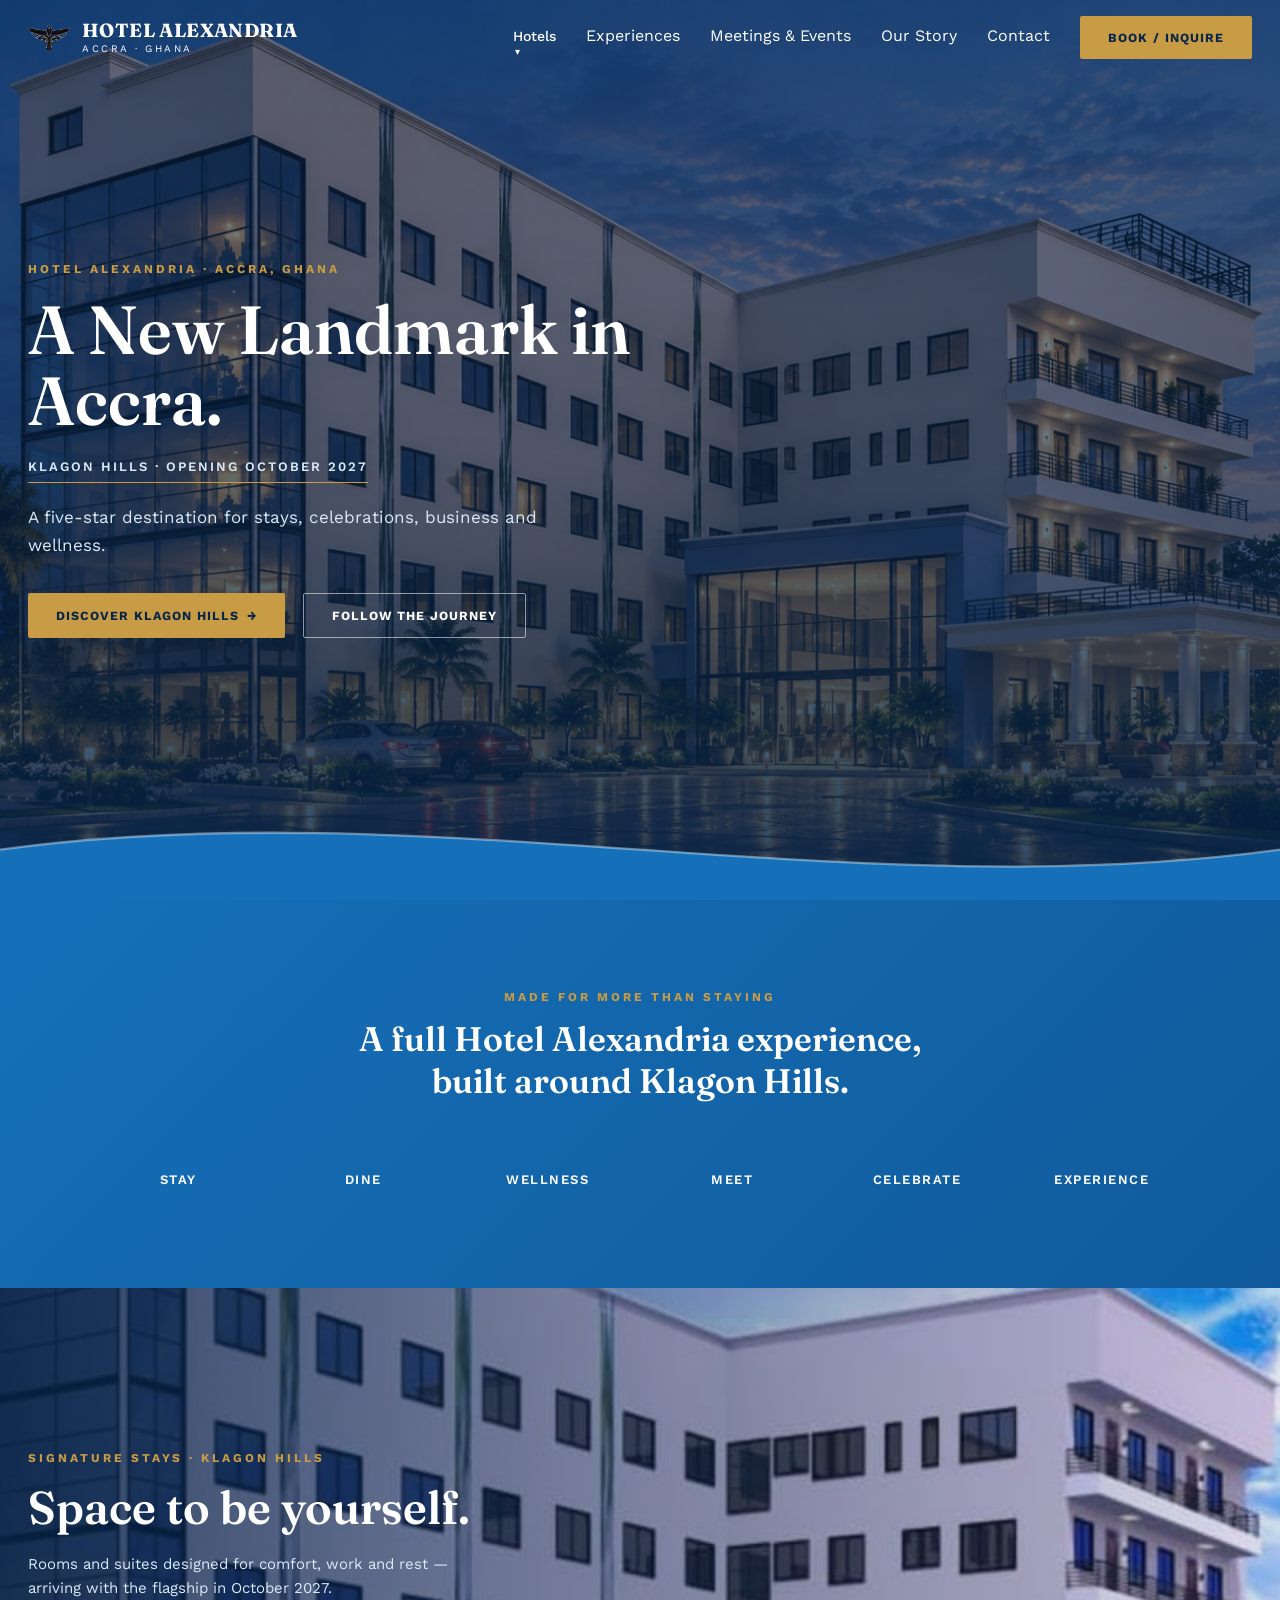
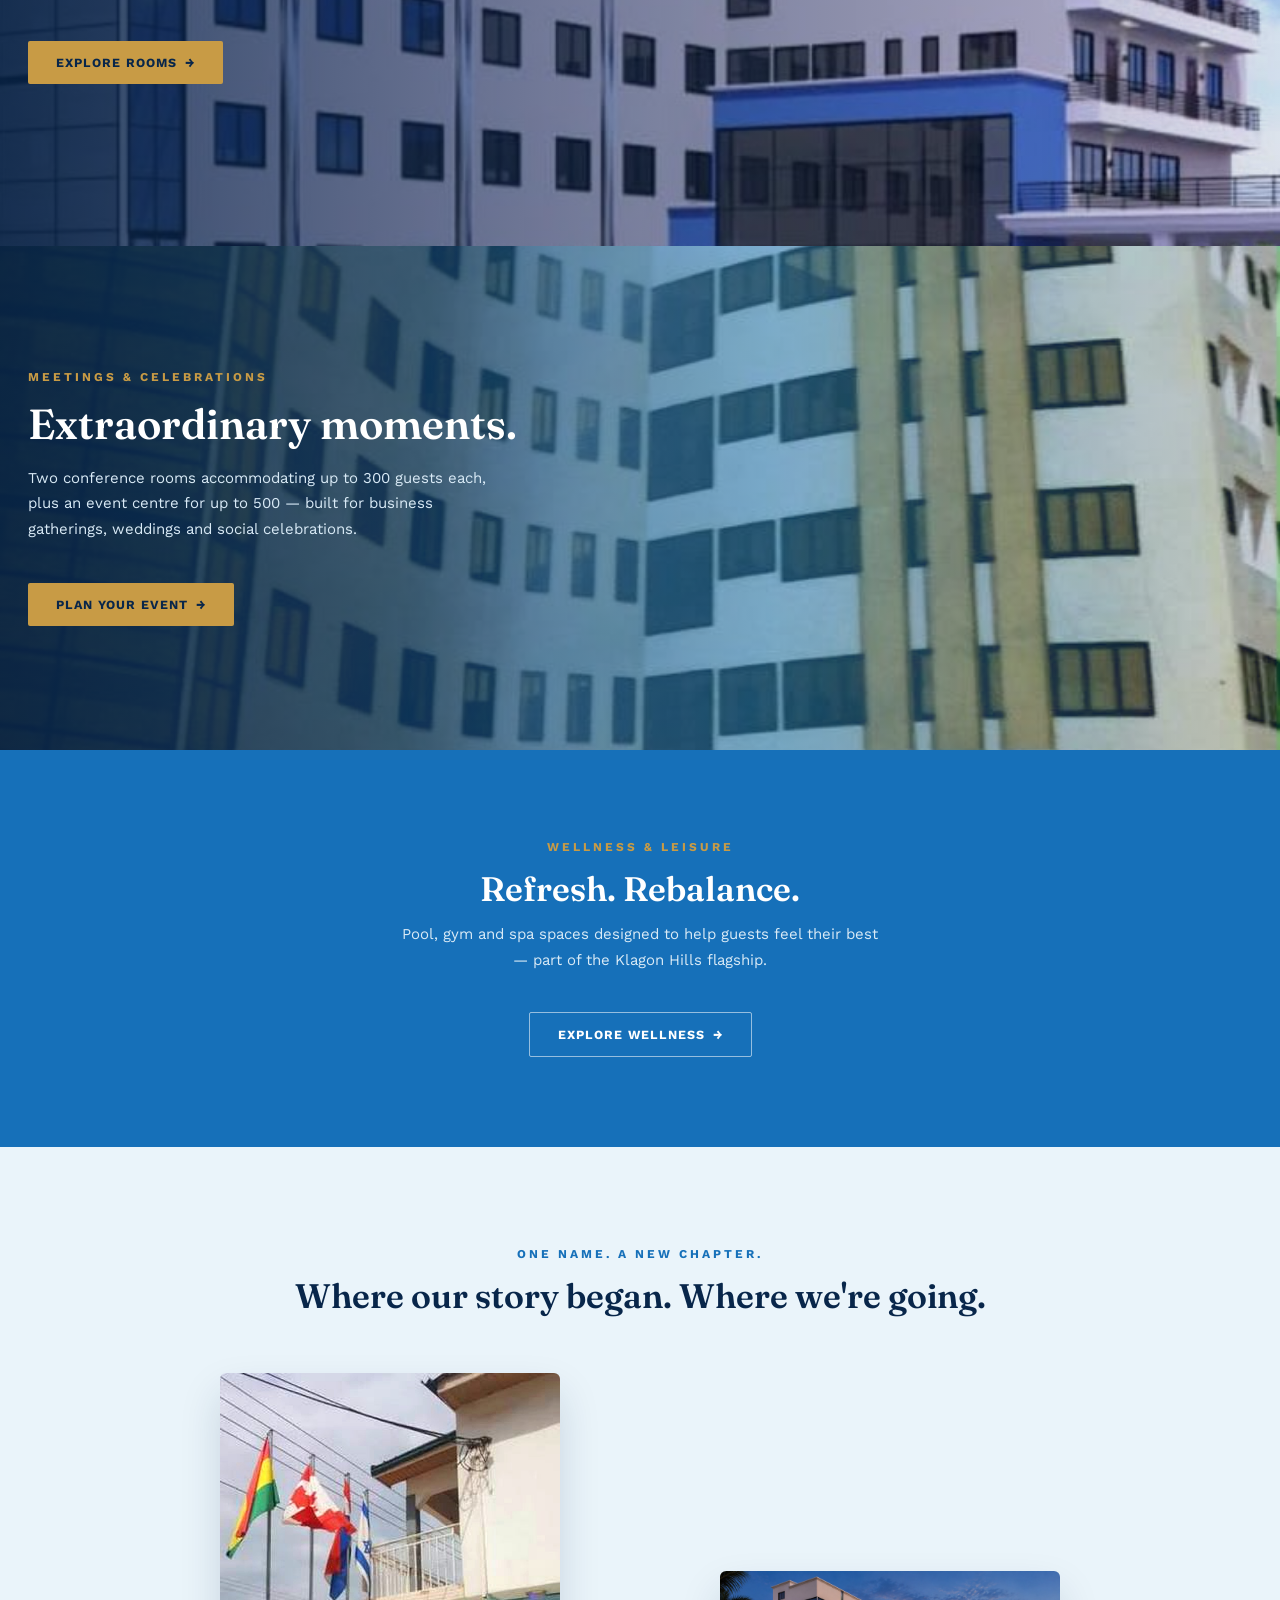
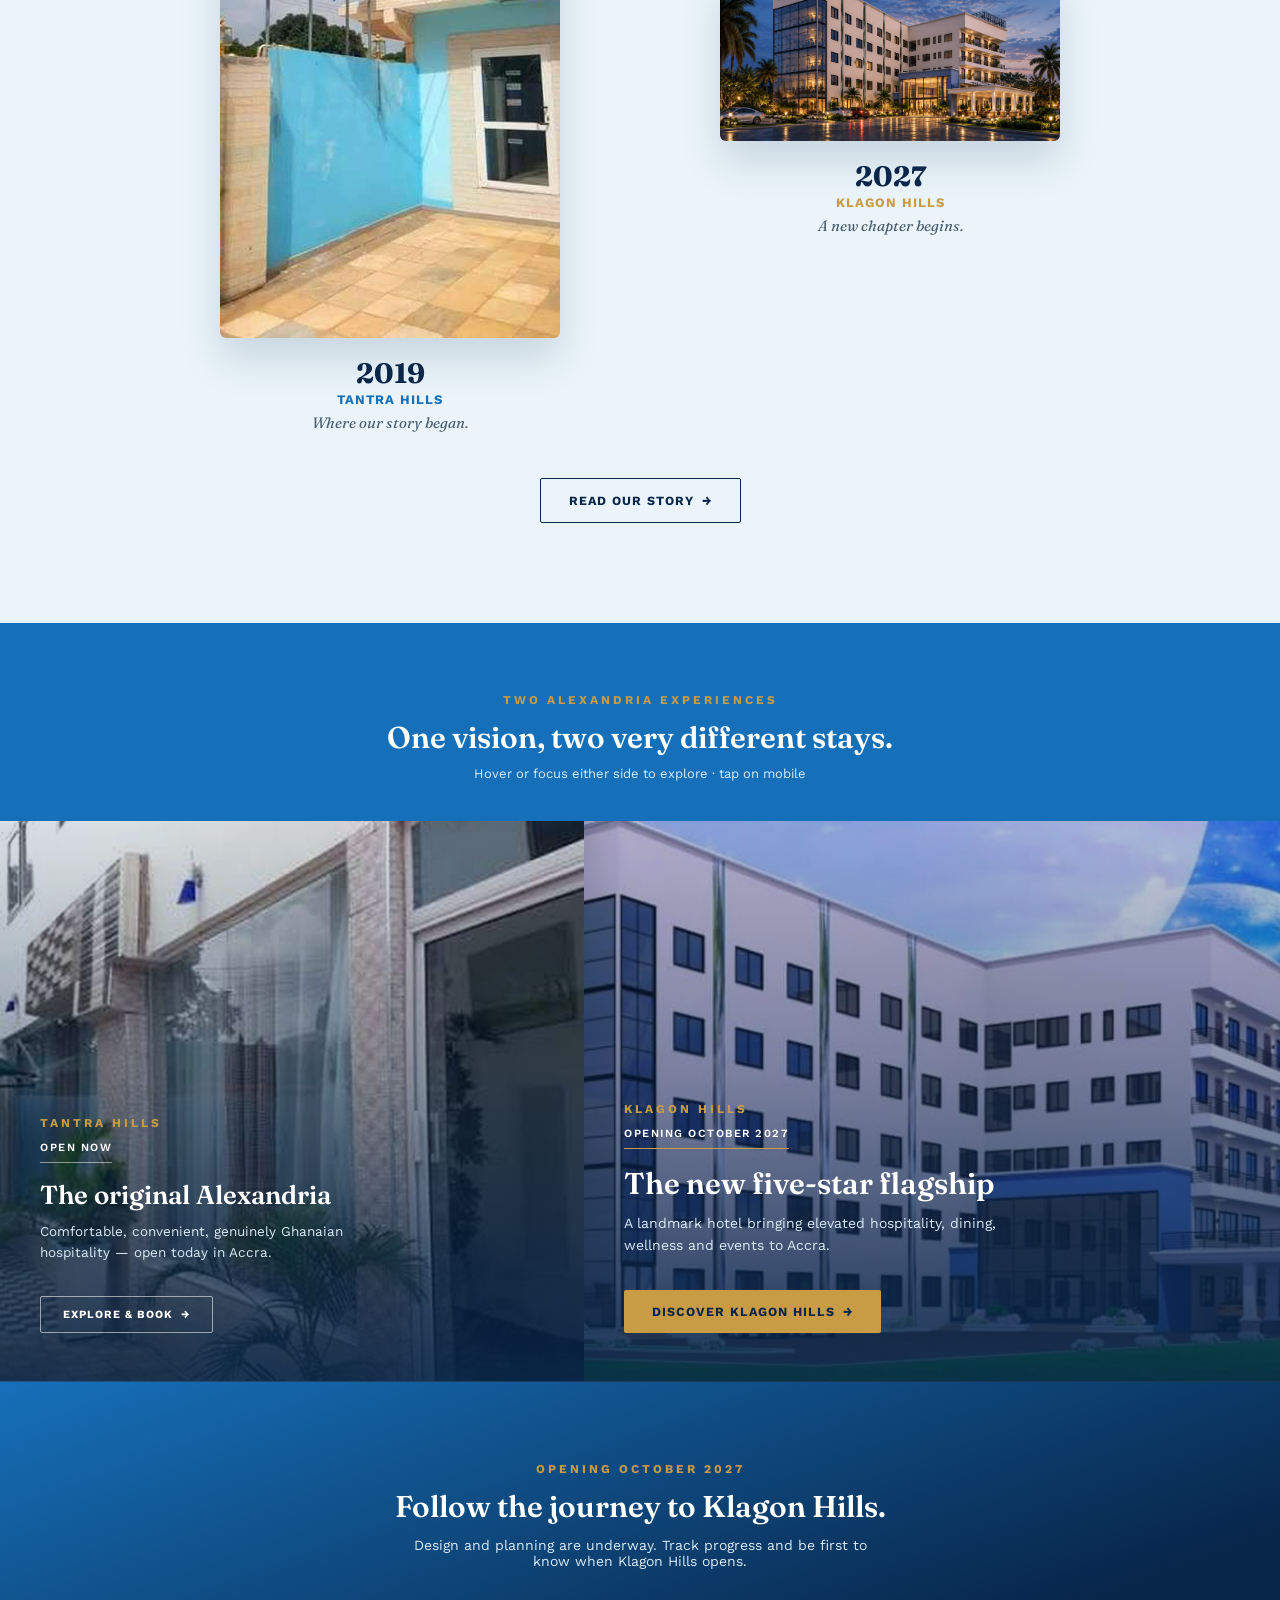
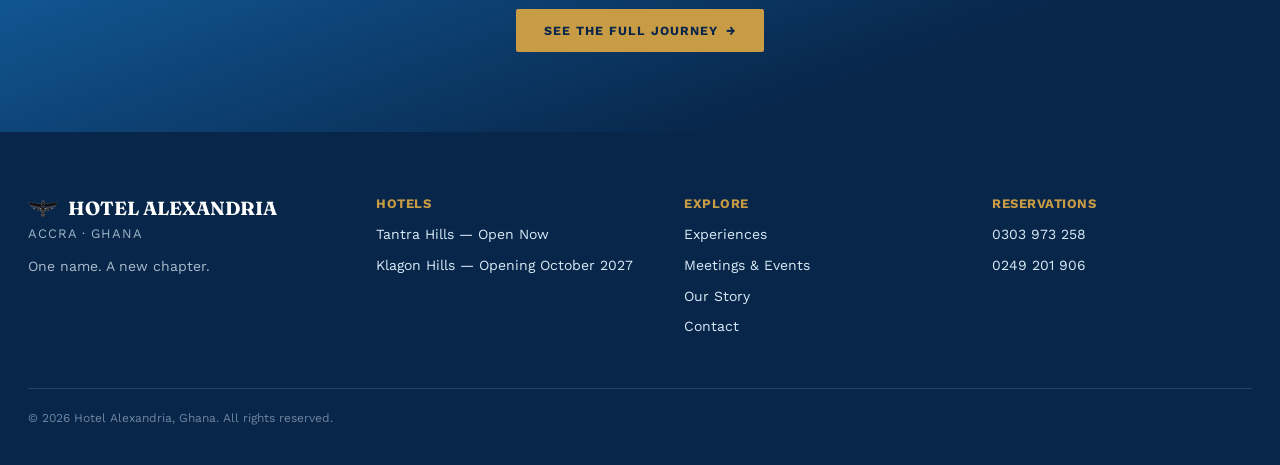
==== index.html @ 557674ac "Add wave divider between homepage hero and the blue section below Adds a soft SVG wave edge (Alexand" ====
<!doctype html>
<html lang="en">
<head>
<meta charset="utf-8">
<meta name="viewport" content="width=device-width, initial-scale=1">
<title>Hotel Alexandria — A New Landmark in Accra</title>
<link rel="stylesheet" href="css/style.css">
</head>
<body>
<div style="width: 100%; background: #1670B9; overflow-x: hidden;">

<header id="site-header" class="nav-scrolls transparent-nav">
  <div class="nav-inner">
    <a href="index.html" style="display: flex; align-items: center; gap: 12px;">
      <img src="images/logo-icon.png" alt="Hotel Alexandria mark" style="width: 42px; height: auto; display: block;">
      <div style="display: flex; flex-direction: column; line-height: 1; gap: 4px;">
        <span class="brand-name">HOTEL ALEXANDRIA</span>
        <span class="brand-sub">ACCRA &middot; GHANA</span>
      </div>
    </a>
    <nav class="desktop-nav">

      <details class="hotels-menu">
        <summary class="nav-link">Hotels</summary>
        <div class="mega-panel">
          <div class="mega-panel-head">OUR HOTELS</div>
          <div class="mega-panel-sub">Two unique experiences. One Alexandria.</div>
          <div class="mega-cards">
            <a class="mega-card klagon-card lift img-zoom" href="klagon-hills.html">
              <img src="images/klagon-photoreal.jpg" alt="Klagon Hills, evening concept view">
              <div class="scrim"></div>
              <div class="mega-card-body">
                <div style="font-size: 11px; letter-spacing: 1.5px; color: #C89B45; font-weight: 700;">KLAGON HILLS</div>
                <div style="font-size: 15px; font-weight: 600; margin-top: 4px; line-height: 1.4;">Our new five-star flagship.<br>Opening October 2027.</div>
                <div style="font-size: 12px; margin-top: 8px; text-decoration: underline;">Discover Klagon Hills &#8594;</div>
              </div>
            </a>
            <a class="mega-card lift img-zoom" href="tantra-hills.html">
              <img src="images/exterior_flags.jpg" alt="Tantra Hills exterior">
              <div class="scrim"></div>
              <div class="mega-card-body">
                <div style="font-size: 11px; letter-spacing: 1.5px; color: #C89B45; font-weight: 700;">TANTRA HILLS</div>
                <div style="font-size: 15px; font-weight: 600; margin-top: 4px; line-height: 1.4;">The original Alexandria.<br>Open now.</div>
                <div style="font-size: 12px; margin-top: 8px; text-decoration: underline;">Explore &amp; Book &#8594;</div>
              </div>
            </a>
          </div>
        </div>
      </details>
      <a class="nav-link" href="index.html#experiences">Experiences</a>
      <a class="nav-link" href="klagon-hills.html#meetings">Meetings &amp; Events</a>
      <a class="nav-link" href="our-story.html">Our Story</a>
      <a class="nav-link" href="contact.html">Contact</a>
      <a class="btn btn-gold" href="#" onclick="toggleDrawer(); return false;">Book / Inquire</a>
    </nav>
    <button class="hamburger" onclick="toggleMobileNav()" aria-label="Open menu">
      <span></span><span></span><span></span>
    </button>
  </div>


    <div id="booking-drawer" class="drawer-panel" style="width: 100%;">
      <div style="max-width: 640px; margin: 0 auto; padding: 28px 24px 34px;">
        <div style="display: flex; justify-content: space-between; align-items: center; margin-bottom: 18px;">
          <h3 style="font-size: 19px; color: #08264A; font-weight: 600;">Book Hotel Alexandria — Tantra Hills</h3>
          <a href="#" onclick="toggleDrawer(); return false;" style="cursor: pointer; font-size: 20px; color: #4A5D6E; line-height: 1;">&times;</a>
        </div>
        <div style="display: flex; flex-wrap: wrap; gap: 14px;">
          <div style="flex: 1 1 150px;">
            <label style="font-size: 11px; letter-spacing: 0.5px; color: #4A5D6E; display: block; margin-bottom: 6px;">CHECK IN</label>
            <input type="date" style="width: 100%; box-sizing: border-box; padding: 10px; border: 1px solid #C7DCEC; border-radius: 4px; font-family: 'Work Sans', sans-serif; font-size: 13px;">
          </div>
          <div style="flex: 1 1 150px;">
            <label style="font-size: 11px; letter-spacing: 0.5px; color: #4A5D6E; display: block; margin-bottom: 6px;">CHECK OUT</label>
            <input type="date" style="width: 100%; box-sizing: border-box; padding: 10px; border: 1px solid #C7DCEC; border-radius: 4px; font-family: 'Work Sans', sans-serif; font-size: 13px;">
          </div>
          <div style="flex: 1 1 110px;">
            <label style="font-size: 11px; letter-spacing: 0.5px; color: #4A5D6E; display: block; margin-bottom: 6px;">GUESTS</label>
            <input type="number" min="1" value="2" style="width: 100%; box-sizing: border-box; padding: 10px; border: 1px solid #C7DCEC; border-radius: 4px; font-family: 'Work Sans', sans-serif; font-size: 13px;">
          </div>
        </div>
        <a class="btn btn-primary" href="tel:0303973258" style="display: flex; justify-content: center; margin-top: 18px; width: 100%;">Call to Check Availability</a>
        <div style="text-align: center; margin-top: 8px; font-size: 11px; color: #4A5D6E;">We don't yet take bookings online — this calls our reservations line directly.</div>
        <div style="text-align: center; margin-top: 18px; padding-top: 16px; border-top: 1px solid #C7DCEC; font-size: 13px; color: #4A5D6E;">
          Looking for Klagon Hills? Opening October 2027 —
          <a href="klagon-hills.html" style="color: #1670B9; font-weight: 600; border-bottom: 1px solid #1670B9;">Follow the journey</a>
        </div>
      </div>
    </div>
</header>

<div id="mobile-nav">
  <button id="mobile-close" onclick="toggleMobileNav()" aria-label="Close menu">&times;</button>
  <div style="clear: both; padding-top: 50px;">
    <div style="display: flex; align-items: center; gap: 10px; margin-bottom: 30px;">
      <img src="images/logo-icon.png" alt="Hotel Alexandria mark" style="width: 36px; height: auto; display: block;">
      <div>
        <div style="font-family: 'Fraunces', serif; font-size: 17px; font-weight: 700;">HOTEL ALEXANDRIA</div>
      </div>
    </div>
    <a href="index.html">Home</a>
    <div style="padding: 14px 0; border-bottom: 1px solid rgba(255,255,255,0.12);">
      <div style="font-size: 17px; margin-bottom: 6px;">Hotels</div>
      <a class="sub-link" href="klagon-hills.html" style="border: none; padding: 6px 0;">&#8594; Klagon Hills — Opening Oct 2027</a>
      <a class="sub-link" href="tantra-hills.html" style="border: none; padding: 6px 0;">&#8594; Tantra Hills — Open Now</a>
    </div>
    <a href="index.html#experiences">Experiences</a>
    <a href="klagon-hills.html#meetings">Meetings &amp; Events</a>
    <a href="our-story.html">Our Story</a>
    <a href="contact.html">Contact</a>
    <a class="btn btn-gold" href="tel:0303973258" style="margin-top: 24px;">Book / Inquire</a>
  </div>
</div>

<!-- A. FULL-SCREEN KLAGON-LED HERO (scroll-linked cinematic reveal) -->
<div class="hero-full hero-mask">
  <img class="hero-bg" src="images/klagon-photoreal.jpg" alt="Hotel Alexandria, Klagon Hills — evening concept view">
  <div class="hero-scrim hero-scrim-navy"></div>
  <div class="hero-content">
    <div class="eyebrow eyebrow-gold" style="margin-bottom: 18px;">HOTEL ALEXANDRIA &middot; ACCRA, GHANA</div>
    <h1 style="font-size: clamp(40px, 6vw, 68px); color: #FFFFFF; line-height: 1.05; max-width: 780px;">A New Landmark in Accra.</h1>
    <div style="margin-top: 22px; font-size: 13px; letter-spacing: 2px; color: #D9EAF6; font-weight: 600; padding-bottom: 8px; border-bottom: 1px solid #C89B45; display: inline-block;">KLAGON HILLS &middot; OPENING OCTOBER 2027</div>
    <p style="font-size: 17px; line-height: 1.65; color: #D9EAF6; margin-top: 20px; max-width: 520px;">A five-star destination for stays, celebrations, business and wellness.</p>
    <div style="display: flex; flex-wrap: wrap; gap: 18px; margin-top: 34px;">
      <a class="btn btn-gold" href="klagon-hills.html">Discover Klagon Hills <span class="btn-arrow">&#8594;</span></a>
      <a class="btn btn-line" href="#progress">Follow the Journey</a>
    </div>
  </div>
  <div class="hero-wave" aria-hidden="true">
    <svg viewBox="0 0 1440 120" preserveAspectRatio="none">
      <path d="M0,64 C480,0 960,128 1440,64 L1440,120 L0,120 Z" fill="#1670B9"></path>
      <path d="M0,64 C480,0 960,128 1440,64" fill="none" stroke="#D9EAF6" stroke-width="2.5" opacity="0.45"></path>
    </svg>
  </div>
</div>

<!-- B. MADE FOR MORE THAN STAYING -->
<div id="experiences" style="width: 100%; background: linear-gradient(135deg, #1670B9 0%, #105A9B 100%); padding: 90px 28px 70px; text-align: center;">
  <div class="reveal">
    <div class="eyebrow eyebrow-gold">MADE FOR MORE THAN STAYING</div>
    <h2 style="font-size: clamp(26px, 3vw, 34px); color: #FFFFFF; margin-top: 14px; max-width: 640px; margin-left: auto; margin-right: auto;">A full Hotel Alexandria experience, built around Klagon Hills.</h2>
  </div>
  <div class="category-row reveal reveal-delay-1" style="max-width: 1100px; margin: 50px auto 0;">
    <div class="category-item"><div style="font-size: 13px; letter-spacing: 1.5px; color: #FFFFFF; font-weight: 600;">STAY</div><div class="cat-line"></div></div>
    <div class="category-item"><div style="font-size: 13px; letter-spacing: 1.5px; color: #FFFFFF; font-weight: 600;">DINE</div><div class="cat-line"></div></div>
    <div class="category-item"><div style="font-size: 13px; letter-spacing: 1.5px; color: #FFFFFF; font-weight: 600;">WELLNESS</div><div class="cat-line"></div></div>
    <div class="category-item"><div style="font-size: 13px; letter-spacing: 1.5px; color: #FFFFFF; font-weight: 600;">MEET</div><div class="cat-line"></div></div>
    <div class="category-item"><div style="font-size: 13px; letter-spacing: 1.5px; color: #FFFFFF; font-weight: 600;">CELEBRATE</div><div class="cat-line"></div></div>
    <div class="category-item"><div style="font-size: 13px; letter-spacing: 1.5px; color: #FFFFFF; font-weight: 600;">EXPERIENCE</div><div class="cat-line"></div></div>
  </div>
</div>

<!-- C. SIGNATURE STAYS -->
<div class="full-bleed-band">
  <img class="band-img" src="images/render1_final.jpg" alt="Klagon Hills, entrance and facade detail">
  <div class="band-scrim"></div>
  <div class="band-content reveal">
    <div class="eyebrow eyebrow-gold">SIGNATURE STAYS &middot; KLAGON HILLS</div>
    <h2 style="font-size: clamp(30px, 4vw, 46px); color: #FFFFFF; margin-top: 14px; max-width: 520px;">Space to be yourself.</h2>
    <p style="font-size: 15px; color: #D9EAF6; margin-top: 16px; max-width: 440px; line-height: 1.6;">Rooms and suites designed for comfort, work and rest — arriving with the flagship in October 2027.</p>
    <a class="btn btn-gold" href="klagon-hills.html#stay" style="margin-top: 26px;">Explore Rooms <span class="btn-arrow">&#8594;</span></a>
  </div>
</div>

<!-- D. MEETINGS & CELEBRATIONS -->
<div class="full-bleed-band" style="min-height: 56vh;">
  <img class="band-img" src="images/proposal_final2.jpg" alt="Klagon Hills, architectural concept">
  <div class="band-scrim" style="background: linear-gradient(90deg, rgba(8,38,74,0.9) 0%, rgba(22,112,185,0.55) 60%, rgba(22,112,185,0.2) 100%);"></div>
  <div class="band-content reveal">
    <div class="eyebrow eyebrow-gold">MEETINGS &amp; CELEBRATIONS</div>
    <h2 style="font-size: clamp(28px, 3.6vw, 42px); color: #FFFFFF; margin-top: 14px; max-width: 520px;">Extraordinary moments.</h2>
    <p style="font-size: 15px; color: #D9EAF6; margin-top: 16px; max-width: 460px; line-height: 1.7;">Two conference rooms accommodating up to 300 guests each, plus an event centre for up to 500 — built for business gatherings, weddings and social celebrations.</p>
    <a class="btn btn-gold" href="klagon-hills.html#meetings" style="margin-top: 26px;">Plan Your Event <span class="btn-arrow">&#8594;</span></a>
  </div>
</div>

<!-- E. WELLNESS -->
<div style="width: 100%; background: #1670B9; padding: 90px 28px; text-align: center;">
  <div class="reveal">
  <div class="eyebrow eyebrow-gold">WELLNESS &amp; LEISURE</div>
  <h2 style="font-size: clamp(26px, 3vw, 34px); color: #FFFFFF; margin-top: 14px;">Refresh. Rebalance.</h2>
  <p style="font-size: 15px; color: #D9EAF6; margin-top: 12px; max-width: 480px; margin-left: auto; margin-right: auto; line-height: 1.7;">Pool, gym and spa spaces designed to help guests feel their best — part of the Klagon Hills flagship.</p>
  <a class="btn btn-line" href="klagon-hills.html#wellness" style="margin-top: 24px;">Explore Wellness <span class="btn-arrow">&#8594;</span></a>
  </div>
</div>

<!-- F. THE HOTEL ALEXANDRIA STORY -->
<div style="width: 100%; background: #EAF4FA; padding: 100px 28px;">
  <div style="max-width: 1000px; margin: 0 auto; text-align: center;">
    <div class="reveal">
    <div class="eyebrow eyebrow-blue">ONE NAME. A NEW CHAPTER.</div>
    <h2 style="font-size: clamp(26px, 3vw, 34px); color: #08264A; margin-top: 14px;">Where our story began. Where we're going.</h2>
    </div>
    <div class="story-timeline" style="margin-top: 56px;">
      <div class="story-node reveal">
        <div class="lift img-zoom" style="border-radius: 6px; overflow: hidden; max-width: 340px; margin: 0 auto; box-shadow: 0 20px 40px rgba(8,38,74,0.15);">
          <img src="images/exterior_flags.jpg" alt="Tantra Hills, 2019">
        </div>
        <div style="font-family: 'Fraunces', serif; font-size: 28px; color: #08264A; font-weight: 700; margin-top: 18px;">2019</div>
        <div style="font-size: 13px; letter-spacing: 1px; color: #1670B9; font-weight: 700; margin-top: 2px;">TANTRA HILLS</div>
        <div style="font-family: 'Fraunces', serif; font-style: italic; font-size: 15px; color: #4A5D6E; margin-top: 6px;">Where our story began.</div>
      </div>
      <div class="story-connector" style="display: none;"></div>
      <div class="story-node reveal reveal-delay-1">
        <div class="lift img-zoom" style="border-radius: 6px; overflow: hidden; max-width: 340px; margin: 0 auto; box-shadow: 0 20px 40px rgba(8,38,74,0.15);">
          <img src="images/klagon-photoreal.jpg" alt="Klagon Hills, 2027 concept view">
        </div>
        <div style="font-family: 'Fraunces', serif; font-size: 28px; color: #08264A; font-weight: 700; margin-top: 18px;">2027</div>
        <div style="font-size: 13px; letter-spacing: 1px; color: #C89B45; font-weight: 700; margin-top: 2px;">KLAGON HILLS</div>
        <div style="font-family: 'Fraunces', serif; font-style: italic; font-size: 15px; color: #4A5D6E; margin-top: 6px;">A new chapter begins.</div>
      </div>
    </div>
    <a class="btn btn-line-dark" href="our-story.html" style="margin-top: 46px;">Read Our Story <span class="btn-arrow">&#8594;</span></a>
  </div>
</div>

<!-- G. TWO ALEXANDRIA EXPERIENCES (reinvented hover interaction) -->
<div style="width: 100%; background: #1670B9; padding: 70px 0 0; text-align: center;">
  <div class="reveal">
  <div class="eyebrow eyebrow-gold">TWO ALEXANDRIA EXPERIENCES</div>
  <h2 style="font-size: clamp(24px, 3vw, 30px); color: #FFFFFF; margin-top: 12px;">One vision, two very different stays.</h2>
  <p style="font-size: 13px; color: #D9EAF6; margin-top: 10px;">Hover or focus either side to explore &middot; tap on mobile</p>
  </div>
</div>
<div class="hero-split" style="margin-top: 40px;">
  <div class="split-panel panel-a" tabindex="0" style="background: #08264A;">
    <img class="split-bg" src="images/exterior_courtyard.jpg" alt="Tantra Hills courtyard" style="position: absolute; inset: 0; width: 100%; height: 100%; object-fit: cover; z-index: 1;">
    <div class="scrim" style="position: absolute; inset: 0; background: linear-gradient(0deg, rgba(8,38,74,0.9) 0%, rgba(8,38,74,0.4) 55%, rgba(8,38,74,0.15) 100%); z-index: 2;"></div>
    <div style="position: relative; z-index: 3; padding: 48px 40px;">
      <div class="eyebrow eyebrow-gold" style="margin-bottom: 6px;">TANTRA HILLS</div>
      <div style="font-size: 11px; letter-spacing: 1.5px; color: #FFFFFF; font-weight: 600; padding-bottom: 8px; border-bottom: 1px solid rgba(255,255,255,0.5); display: inline-block; margin-bottom: 16px;">OPEN NOW</div>
      <h3 style="font-size: 26px; color: #FFFFFF; font-weight: 600;">The original Alexandria</h3>
      <p style="font-size: 13.5px; color: #D9EAF6; margin-top: 10px; max-width: 320px; line-height: 1.55;">Comfortable, convenient, genuinely Ghanaian hospitality — open today in Accra.</p>
      <a class="btn btn-line" href="tantra-hills.html" style="margin-top: 20px; padding: 11px 22px; font-size: 11px;">Explore &amp; Book <span class="btn-arrow">&#8594;</span></a>
    </div>
  </div>
  <div class="split-panel panel-b" tabindex="0" style="background: #08264A;">
    <img class="split-bg" src="images/render1_final.jpg" alt="Klagon Hills rendering" style="position: absolute; inset: 0; width: 100%; height: 100%; object-fit: cover; z-index: 1;">
    <div class="scrim" style="position: absolute; inset: 0; background: linear-gradient(0deg, rgba(8,38,74,0.92) 0%, rgba(8,38,74,0.45) 55%, rgba(8,38,74,0.2) 100%); z-index: 2;"></div>
    <div style="position: relative; z-index: 3; padding: 48px 40px;">
      <div class="eyebrow eyebrow-gold" style="margin-bottom: 6px;">KLAGON HILLS</div>
      <div style="font-size: 11px; letter-spacing: 1.5px; color: #FFFFFF; font-weight: 600; padding-bottom: 8px; border-bottom: 1px solid #C89B45; display: inline-block; margin-bottom: 16px;">OPENING OCTOBER 2027</div>
      <h3 style="font-size: 30px; color: #FFFFFF; font-weight: 600;">The new five-star flagship</h3>
      <p style="font-size: 14px; color: #D9EAF6; margin-top: 10px; max-width: 380px; line-height: 1.6;">A landmark hotel bringing elevated hospitality, dining, wellness and events to Accra.</p>
      <a class="btn btn-gold" href="klagon-hills.html" style="margin-top: 20px;">Discover Klagon Hills <span class="btn-arrow">&#8594;</span></a>
    </div>
  </div>
</div>

<!-- H. OPENING / FOLLOW THE JOURNEY -->
<div id="progress" style="width: 100%; background: linear-gradient(160deg, #1670B9 0%, #08264A 75%); padding: 80px 28px; text-align: center; border-top: 1px solid rgba(255,255,255,0.08);">
  <div class="reveal">
  <div class="eyebrow eyebrow-gold">OPENING OCTOBER 2027</div>
  <h2 style="font-size: clamp(24px, 3vw, 30px); color: #FFFFFF; margin-top: 12px;">Follow the journey to Klagon Hills.</h2>
  <p style="font-size: 14px; color: #D9EAF6; margin-top: 12px; max-width: 460px; margin-left: auto; margin-right: auto;">Design and planning are underway. Track progress and be first to know when Klagon Hills opens.</p>
  <a class="btn btn-gold" href="klagon-hills.html#progress" style="margin-top: 26px;">See the Full Journey <span class="btn-arrow">&#8594;</span></a>
  </div>
</div>


<footer style="width: 100%; background: #08264A; padding: 64px 28px 40px; color: #FFFFFF;">
    <div style="max-width: 1320px; margin: 0 auto;">
      <div style="display: flex; flex-wrap: wrap; gap: 48px; justify-content: space-between;">
        <div style="flex: 1 1 260px;">
          <div style="display: flex; align-items: center; gap: 10px;">
            <img src="images/logo-icon.png" alt="Hotel Alexandria mark" style="width: 30px; height: auto; display: block;">
            <span style="font-family: 'Fraunces', serif; font-weight: 700; font-size: 19px;">HOTEL ALEXANDRIA</span>
          </div>
          <p style="font-size: 13px; color: #9FB4C7; margin-top: 6px; letter-spacing: 1px;">ACCRA &middot; GHANA</p>
          <p style="font-size: 14px; color: #A9BBCB; line-height: 1.6; margin-top: 14px; max-width: 260px;">One name. A new chapter.</p>
        </div>
        <div style="flex: 1 1 220px;">
          <div style="font-size: 13px; font-weight: 700; color: #C89B45; letter-spacing: 0.5px; margin-bottom: 10px;">HOTELS</div>
          <div style="font-size: 14px; color: #D9EAF6; line-height: 1.9; display: flex; flex-direction: column;">
            <a class="nav-link" href="tantra-hills.html" style="align-self: flex-start;">Tantra Hills — Open Now</a>
            <a class="nav-link" href="klagon-hills.html" style="align-self: flex-start;">Klagon Hills — Opening October 2027</a>
          </div>
        </div>
        <div style="flex: 1 1 220px;">
          <div style="font-size: 13px; font-weight: 700; color: #C89B45; letter-spacing: 0.5px; margin-bottom: 10px;">EXPLORE</div>
          <div style="font-size: 14px; color: #D9EAF6; line-height: 1.9; display: flex; flex-direction: column;">
            <a class="nav-link" href="index.html#experiences" style="align-self: flex-start;">Experiences</a>
            <a class="nav-link" href="klagon-hills.html#meetings" style="align-self: flex-start;">Meetings &amp; Events</a>
            <a class="nav-link" href="our-story.html" style="align-self: flex-start;">Our Story</a>
            <a class="nav-link" href="contact.html" style="align-self: flex-start;">Contact</a>
          </div>
        </div>
        <div style="flex: 1 1 220px;">
          <div style="font-size: 13px; font-weight: 700; color: #C89B45; letter-spacing: 0.5px; margin-bottom: 10px;">RESERVATIONS</div>
          <div style="font-size: 14px; color: #D9EAF6; line-height: 1.9;">
            <a class="nav-link" href="tel:0303973258" style="display: block;">0303 973 258</a>
            <a class="nav-link" href="tel:0249201906" style="display: block;">0249 201 906</a>
          </div>
        </div>
      </div>
      <div style="border-top: 1px solid rgba(255,255,255,0.12); margin-top: 44px; padding-top: 22px; font-size: 12px; color: #6E85A0;">&copy; 2026 Hotel Alexandria, Ghana. All rights reserved.</div>
    </div>
  </footer>
</div>
<script src="js/main.js"></script>
</body>
</html>
---- css/style.css ----
@import url('https://fonts.googleapis.com/css2?family=Fraunces:ital,opsz,wght@0,9..144,400;0,9..144,500;0,9..144,600;0,9..144,700;1,9..144,500&family=Work+Sans:wght@400;500;600;700&display=swap');

/* ===== Hotel Alexandria brand tokens ===== */
:root {
  --blue: #1670B9;        /* Alexandria Blue — PRIMARY */
  --blue-dark: #105A9B;
  --navy: #08264A;        /* Deep Alexandria Navy — secondary */
  --mist: #D9EAF6;        /* light blue mist */
  --mist-soft: #EAF4FA;
  --white: #FFFFFF;
  --white-soft: #F7FAFC;
  --gold: #C89B45;        /* restrained accent only */
  --ink: #0E2233;         /* body text on light backgrounds */
  --ink-soft: #4A5D6E;
  --line: #C7DCEC;        /* hairline on light backgrounds */
}

* { box-sizing: border-box; }
body { margin: 0; font-family: 'Work Sans', system-ui, sans-serif; background: var(--white); color: var(--ink); }
a { color: inherit; text-decoration: none; }
h1, h2, h3 { font-family: 'Fraunces', Georgia, serif; margin: 0; font-weight: 600; }
img { max-width: 100%; display: block; }
button { font-family: inherit; }

a:focus-visible, button:focus-visible, summary:focus-visible, input:focus-visible {
  outline: 2px solid var(--gold);
  outline-offset: 3px;
}

@media (prefers-reduced-motion: reduce) {
  * { animation-duration: 0.001ms !important; animation-iteration-count: 1 !important; transition-duration: 0.001ms !important; scroll-behavior: auto !important; }
}

@keyframes settleIn { 0% { transform: scale(1.05); opacity: 0.85; } 100% { transform: scale(1); opacity: 1; } }
@keyframes pulseGlow { 0%, 100% { box-shadow: 0 0 0 rgba(200,155,69,0); } 50% { box-shadow: 0 0 24px rgba(200,155,69,0.5); } }
@keyframes dotPing { 0% { box-shadow: 0 0 0 0 rgba(200,155,69,0.5); } 100% { box-shadow: 0 0 0 14px rgba(200,155,69,0); } }

.eyebrow { font-size: 12px; letter-spacing: 3px; font-weight: 700; text-transform: uppercase; }
.eyebrow-gold { color: var(--gold); }
.eyebrow-blue { color: var(--blue); }

.nav-link { position: relative; padding-bottom: 4px; }
.nav-link::after { content: ''; position: absolute; left: 0; bottom: 0; width: 0%; height: 1.5px; background: var(--gold); transition: width 0.3s ease; }
.nav-link:hover::after, .nav-link:focus-visible::after { width: 100%; }

.btn { display: inline-flex; align-items: center; gap: 8px; padding: 14px 28px; border-radius: 2px; font-size: 12.5px; font-weight: 700; letter-spacing: 1px; text-transform: uppercase; transition: all 0.3s ease; cursor: pointer; border: none; }
.btn-primary { background: var(--blue); color: var(--white); }
.btn-primary:hover { background: var(--blue-dark); transform: translateY(-2px); box-shadow: 0 14px 28px rgba(22,112,185,0.3); }
.btn-gold { background: var(--gold); color: var(--navy); }
.btn-gold:hover { background: #B38A3E; transform: translateY(-2px); box-shadow: 0 14px 28px rgba(200,155,69,0.35); }
.btn-line { background: transparent; color: var(--white); border: 1px solid rgba(255,255,255,0.55); }
.btn-line:hover { border-color: var(--gold); color: var(--gold); }
.btn-line-dark { background: transparent; color: var(--navy); border: 1px solid var(--navy); }
.btn-line-dark:hover { background: var(--navy); color: var(--white); }
.btn-arrow { display: inline-block; transition: transform 0.3s ease; }
.btn:hover .btn-arrow { transform: translateX(5px); }

.lift { transition: transform 0.45s ease, box-shadow 0.45s ease; }
.lift:hover { transform: translateY(-6px); }

.img-zoom { overflow: hidden; display: block; }
.img-zoom img { transition: transform 0.8s cubic-bezier(.2,.7,.3,1); }
.img-zoom:hover img { transform: scale(1.07); }

.settle { animation: settleIn 1.3s cubic-bezier(.2,.7,.3,1) both; }
.badge-pulse { animation: pulseGlow 2.8s ease-in-out infinite; }
.hotspot-dot { animation: dotPing 2.2s ease-out infinite; cursor: pointer; border: none; padding: 0; }

.swipe-row { scrollbar-width: thin; scrollbar-color: var(--blue) transparent; scroll-snap-type: x mandatory; -webkit-overflow-scrolling: touch; }
.swipe-row::-webkit-scrollbar { height: 6px; }
.swipe-row::-webkit-scrollbar-thumb { background: var(--blue); border-radius: 8px; }
.swipe-card { scroll-snap-align: start; }

/* ===== Header / nav ===== */
#site-header { position: sticky; top: 0; z-index: 50; width: 100%; background: var(--white); border-bottom: 1px solid var(--line); transition: background 0.4s ease, border-color 0.4s ease; }
#site-header.transparent-nav { background: transparent; border-bottom-color: transparent; position: absolute; }
#site-header.transparent-nav .nav-link, #site-header.transparent-nav .brand-name, #site-header.transparent-nav .brand-sub, #site-header.transparent-nav .property-tag { color: var(--white); }
#site-header .nav-inner { max-width: 1320px; margin: 0 auto; padding: 16px 28px; display: flex; align-items: center; justify-content: space-between; gap: 20px; }
.brand-name { font-family: 'Fraunces', serif; font-weight: 700; font-size: 19px; letter-spacing: 0.4px; color: var(--navy); }
.brand-sub { font-size: 10px; letter-spacing: 2.5px; color: var(--blue); }
.property-tag { font-size: 10px; letter-spacing: 2px; color: var(--gold); font-weight: 700; }
.desktop-nav { display: flex; align-items: center; gap: 30px; }
.mobile-only { display: none; }

/* Hotels mega menu via native <details> — keyboard accessible with no JS */
.hotels-menu { position: relative; }
.hotels-menu summary { list-style: none; cursor: pointer; font-size: 14px; font-weight: 500; display: flex; align-items: center; gap: 5px; }
.hotels-menu summary::-webkit-details-marker { display: none; }
.hotels-menu summary::after { content: '\25BE'; font-size: 10px; margin-left: 2px; }
.mega-panel { position: absolute; top: calc(100% + 18px); left: 50%; transform: translateX(-50%); width: 620px; max-width: 90vw; background: var(--navy); border-radius: 6px; box-shadow: 0 30px 60px rgba(8,38,74,0.35); padding: 26px; display: flex; flex-direction: column; gap: 18px; z-index: 60; }
.mega-panel-head { font-size: 12px; letter-spacing: 1.5px; color: var(--blue); font-weight: 700; }
.mega-panel-sub { font-family: 'Fraunces', serif; font-style: italic; font-size: 16px; color: var(--white); margin-top: 4px; }
.mega-cards { display: flex; gap: 16px; margin-top: 6px; }
.mega-card { flex: 1; position: relative; border-radius: 6px; overflow: hidden; min-height: 190px; display: flex; align-items: flex-end; color: var(--white); }
.mega-card img { position: absolute; inset: 0; width: 100%; height: 100%; object-fit: cover; }
.mega-card .scrim { position: absolute; inset: 0; background: linear-gradient(0deg, rgba(8,38,74,0.88) 0%, rgba(8,38,74,0.25) 75%); }
.mega-card .mega-card-body { position: relative; padding: 16px; }
.mega-card.klagon-card { flex: 1.2; }

.drawer-panel { max-height: 0; overflow: hidden; transition: max-height 0.4s ease; background: var(--white); }
.drawer-panel.open { max-height: 440px; border-top: 1px solid var(--line); }

/* Mobile nav */
.hamburger { display: none; background: none; border: none; cursor: pointer; padding: 6px; }
.hamburger span { display: block; width: 22px; height: 2px; background: var(--navy); margin: 5px 0; transition: all 0.3s ease; }
#site-header.transparent-nav .hamburger span { background: var(--white); }
#mobile-nav { display: none; position: fixed; inset: 0; z-index: 100; background: linear-gradient(165deg, var(--blue) 0%, var(--navy) 60%); color: var(--white); padding: 24px; overflow-y: auto; }
#mobile-nav.open { display: block; }
#mobile-nav a { display: block; font-size: 17px; padding: 14px 0; border-bottom: 1px solid rgba(255,255,255,0.12); }
#mobile-nav .sub-link { padding-left: 18px; font-size: 15px; color: var(--mist); }
#mobile-close { background: none; border: none; color: var(--white); font-size: 26px; float: right; cursor: pointer; }

@media (max-width: 900px) {
  .desktop-nav { display: none; }
  .hamburger { display: block; }
  .grid-gallery { grid-template-columns: 1fr !important; height: auto !important; }
  .grid-gallery > div { grid-row: auto !important; height: 220px; }
  .split-panel { flex-basis: 100% !important; min-height: 420px !important; flex-grow: 1 !important; }
  .category-row { flex-wrap: wrap !important; }
  .mega-cards { flex-direction: column; }
  .bg-parallax { background-attachment: scroll !important; }
}

/* ===== Hero / immersive sections ===== */
.hero-full { position: relative; width: 100%; min-height: 100vh; display: flex; align-items: center; overflow: hidden; }
.hero-full img.hero-bg { position: absolute; inset: 0; width: 100%; height: 100%; object-fit: cover; z-index: 1; }
.hero-scrim { position: absolute; inset: 0; z-index: 2; }
.hero-scrim-navy { background: linear-gradient(180deg, rgba(8,38,74,0.55) 0%, rgba(8,38,74,0.62) 50%, rgba(8,38,74,0.85) 100%); }
.hero-content { position: relative; z-index: 3; max-width: 1320px; margin: 0 auto; padding: 0 28px; width: 100%; }

.hero-wave { position: absolute; left: 0; right: 0; bottom: -1px; z-index: 3; line-height: 0; pointer-events: none; }
.hero-wave svg { display: block; width: 100%; height: 110px; }
@media (max-width: 700px) { .hero-wave svg { height: 56px; } }

.bg-parallax { background-attachment: fixed; background-size: cover; background-position: center; }
.bg-klagon-1 { background-image: url(images/render3_rot_cw.jpg); }
.bg-klagon-2 { background-image: url(images/render1_final.jpg); }
.bg-tantra-1 { background-image: url(images/exterior_flags.jpg); }

.full-bleed-band { position: relative; width: 100%; min-height: 62vh; display: flex; align-items: center; overflow: hidden; color: var(--white); }
.full-bleed-band img.band-img { position: absolute; inset: 0; width: 100%; height: 100%; object-fit: cover; z-index: 1; }
.band-scrim { position: absolute; inset: 0; z-index: 2; background: linear-gradient(90deg, rgba(8,38,74,0.82) 0%, rgba(8,38,74,0.35) 60%, rgba(8,38,74,0.1) 100%); }
.band-content { position: relative; z-index: 3; max-width: 1320px; margin: 0 auto; padding: 60px 28px; width: 100%; }

/* Category row (Stay / Dine / Wellness / Meet / Celebrate / Experience) */
.category-row { display: flex; justify-content: space-between; gap: 8px; }
.category-item { flex: 1; text-align: center; padding: 20px 8px; position: relative; }
.category-item .cat-line { width: 0; height: 1px; background: var(--gold); margin: 10px auto 0; transition: width 0.35s ease; }
.category-item:hover .cat-line { width: 40px; }

/* Timeline */
.story-timeline { display: flex; align-items: center; gap: 0; }
.story-node { flex: 1; text-align: center; }
.story-connector { flex: 0 0 auto; width: 90px; height: 1px; background: linear-gradient(90deg, var(--blue), var(--gold)); position: relative; }
.story-connector::after { content: '\2192'; position: absolute; right: -14px; top: -10px; color: var(--gold); }

/* Two Alexandria Experiences — reinvented hover split */
.hero-split { position: relative; width: 100%; display: flex; flex-wrap: wrap; }
.split-panel { position: relative; overflow: hidden; flex-basis: 480px; min-height: 560px; display: flex; align-items: flex-end; transition: flex-grow 0.6s cubic-bezier(.2,.8,.3,1); }
.split-bg { transition: transform 1.2s ease; }
.scrim { transition: opacity 0.6s ease; }
.panel-a { flex-grow: 0.65; }
.panel-b { flex-grow: 1.35; }
.hero-split:has(.panel-a:hover) .panel-a, .hero-split:has(.panel-a:focus-within) .panel-a { flex-grow: 1.35; }
.hero-split:has(.panel-a:hover) .panel-b, .hero-split:has(.panel-a:focus-within) .panel-b { flex-grow: 0.65; }
.hero-split:has(.panel-b:hover) .panel-b, .hero-split:has(.panel-b:focus-within) .panel-b { flex-grow: 1.65; }
.hero-split:has(.panel-b:hover) .panel-a, .hero-split:has(.panel-b:focus-within) .panel-a { flex-grow: 0.55; }
.hero-split:has(.panel-a:hover) .panel-a .split-bg, .hero-split:has(.panel-b:hover) .panel-b .split-bg { transform: scale(1.06); }
.hero-split:has(.panel-a:hover) .panel-a .scrim, .hero-split:has(.panel-b:hover) .panel-b .scrim { opacity: 0.5; }

/* ===== Scroll-linked cinematic reveals ===== */
.reveal { opacity: 0; transform: translateY(30px); transition: opacity 0.9s cubic-bezier(.2,.7,.3,1), transform 0.9s cubic-bezier(.2,.7,.3,1); }
.reveal.is-visible { opacity: 1; transform: translateY(0); }
.reveal-delay-1 { transition-delay: 0.12s; }
.reveal-delay-2 { transition-delay: 0.24s; }

.hero-mask .hero-bg { animation: heroUnmask 1.7s cubic-bezier(.2,.7,.3,1) both; }
.hero-mask .hero-content { opacity: 0; animation: heroContentIn 1.1s cubic-bezier(.2,.7,.3,1) 0.35s both; }

@keyframes heroUnmask {
  0% { clip-path: inset(36% 0 36% 0); transform: scale(1.14); }
  100% { clip-path: inset(0 0 0 0); transform: scale(1); }
}
@keyframes heroContentIn {
  0% { opacity: 0; transform: translateY(22px); }
  100% { opacity: 1; transform: translateY(0); }
}
@media (prefers-reduced-motion: reduce) {
  .hero-mask .hero-bg, .hero-mask .hero-content { animation: none; opacity: 1; }
}

input[type="range"].alex-slider { -webkit-appearance: none; width: 100%; height: 3px; background: rgba(8,38,74,0.2); border-radius: 4px; outline: none; }
input[type="range"].alex-slider::-webkit-slider-thumb { -webkit-appearance: none; width: 20px; height: 20px; border-radius: 50%; background: var(--gold); border: 3px solid var(--white); box-shadow: 0 2px 8px rgba(0,0,0,0.3); cursor: pointer; }
input[type="range"].alex-slider::-moz-range-thumb { width: 20px; height: 20px; border-radius: 50%; background: var(--gold); border: 3px solid var(--white); box-shadow: 0 2px 8px rgba(0,0,0,0.3); cursor: pointer; }
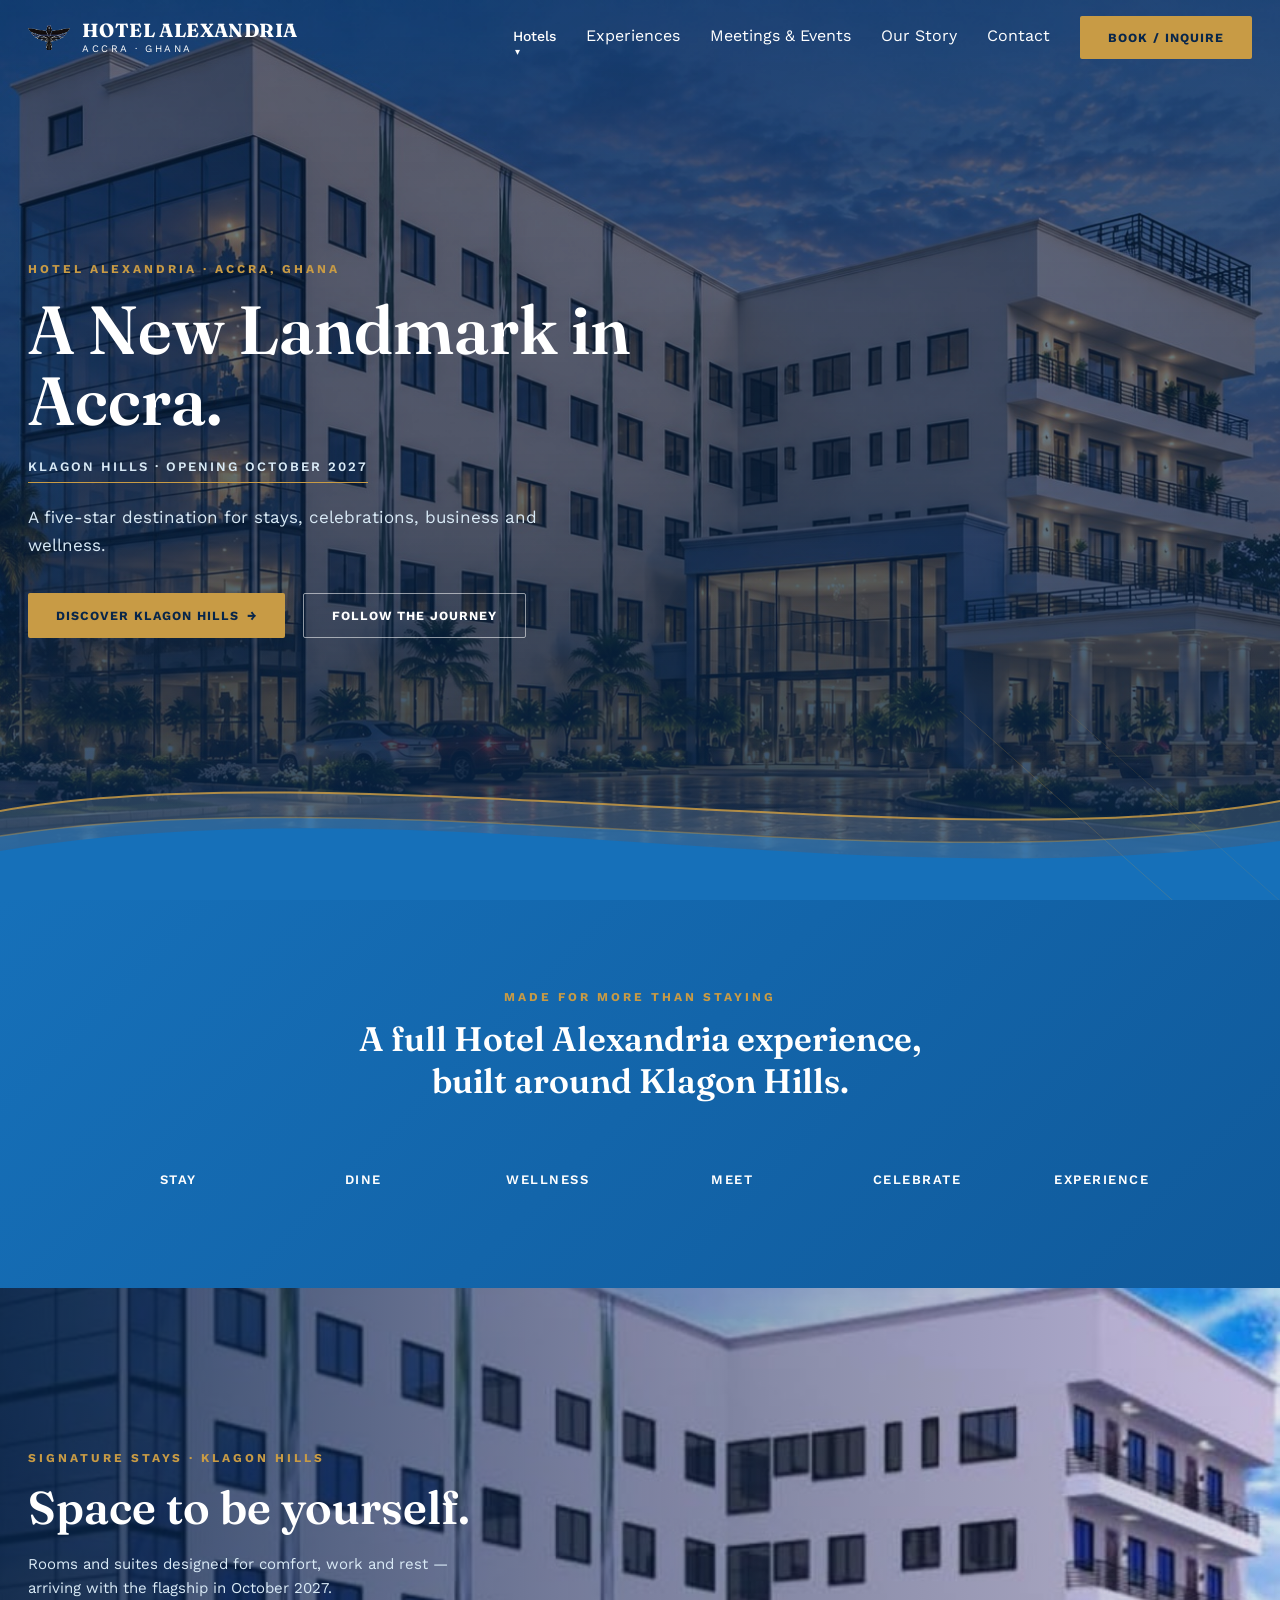
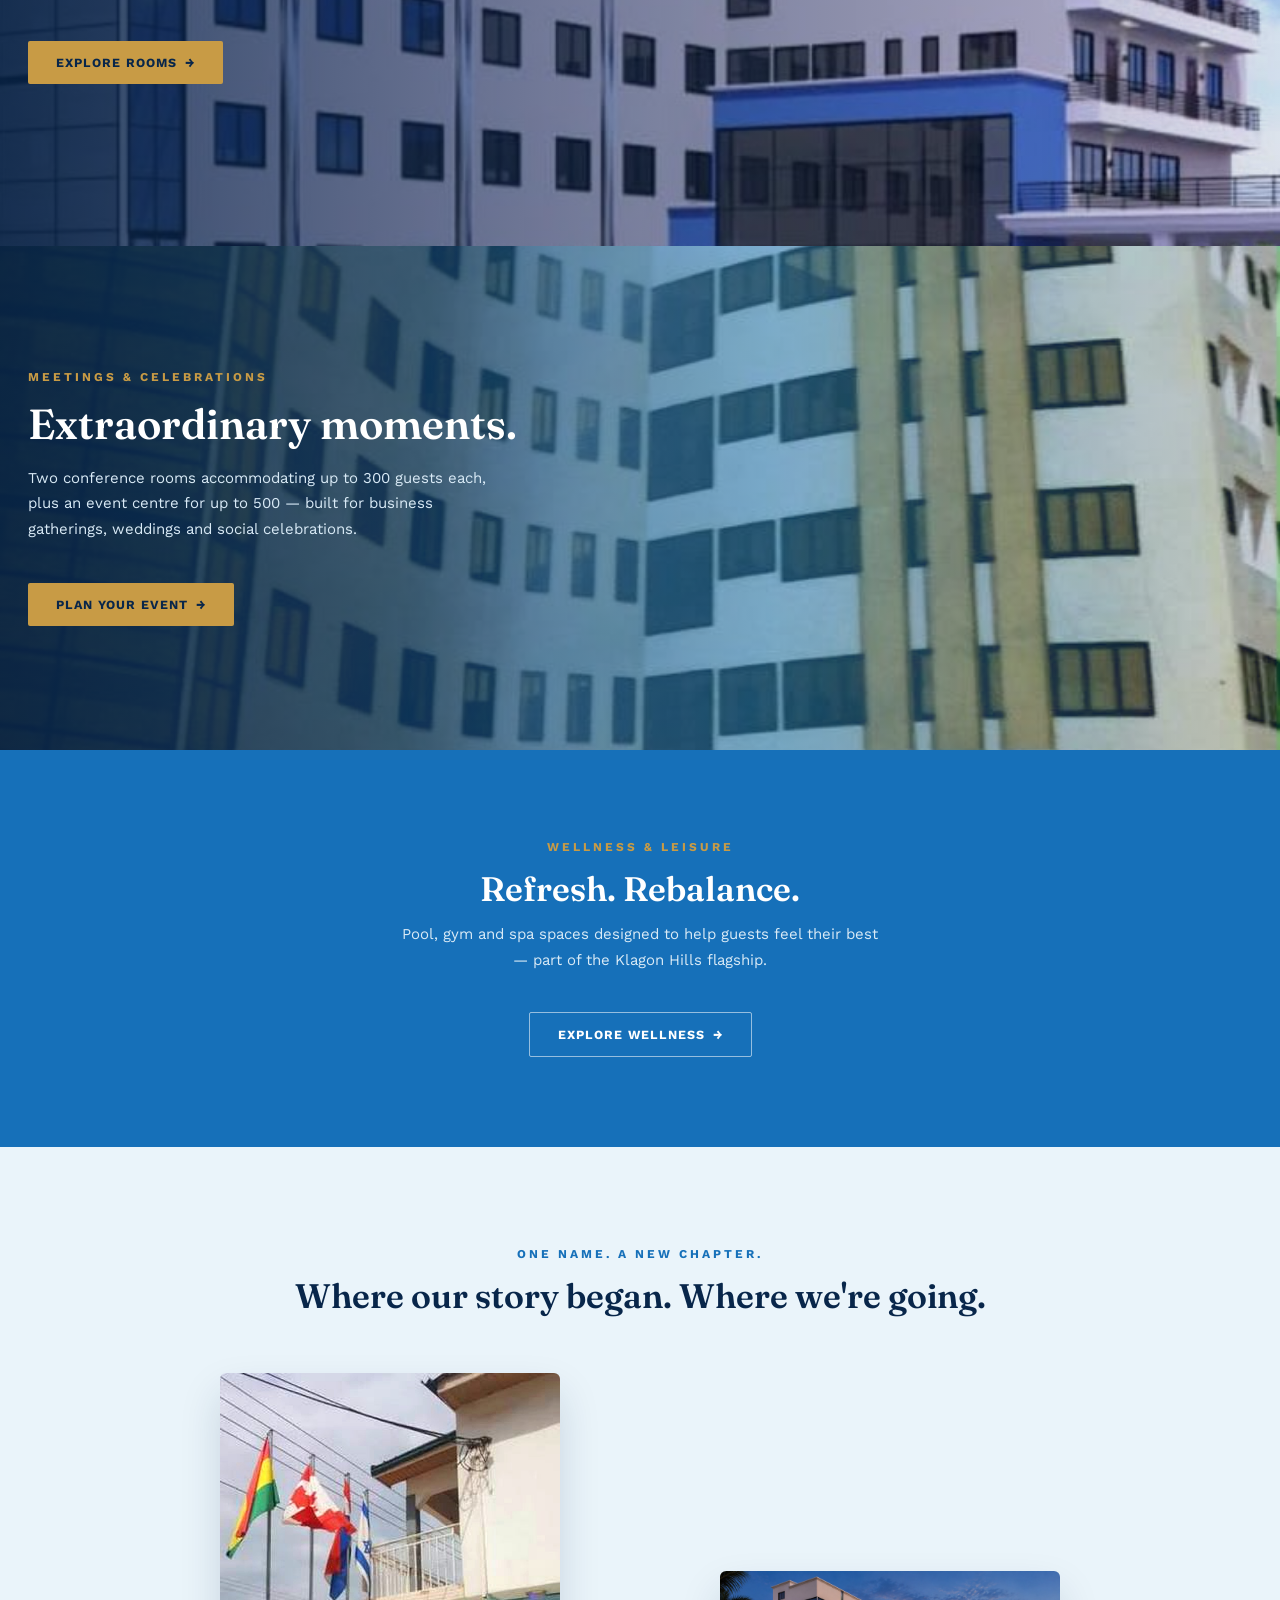
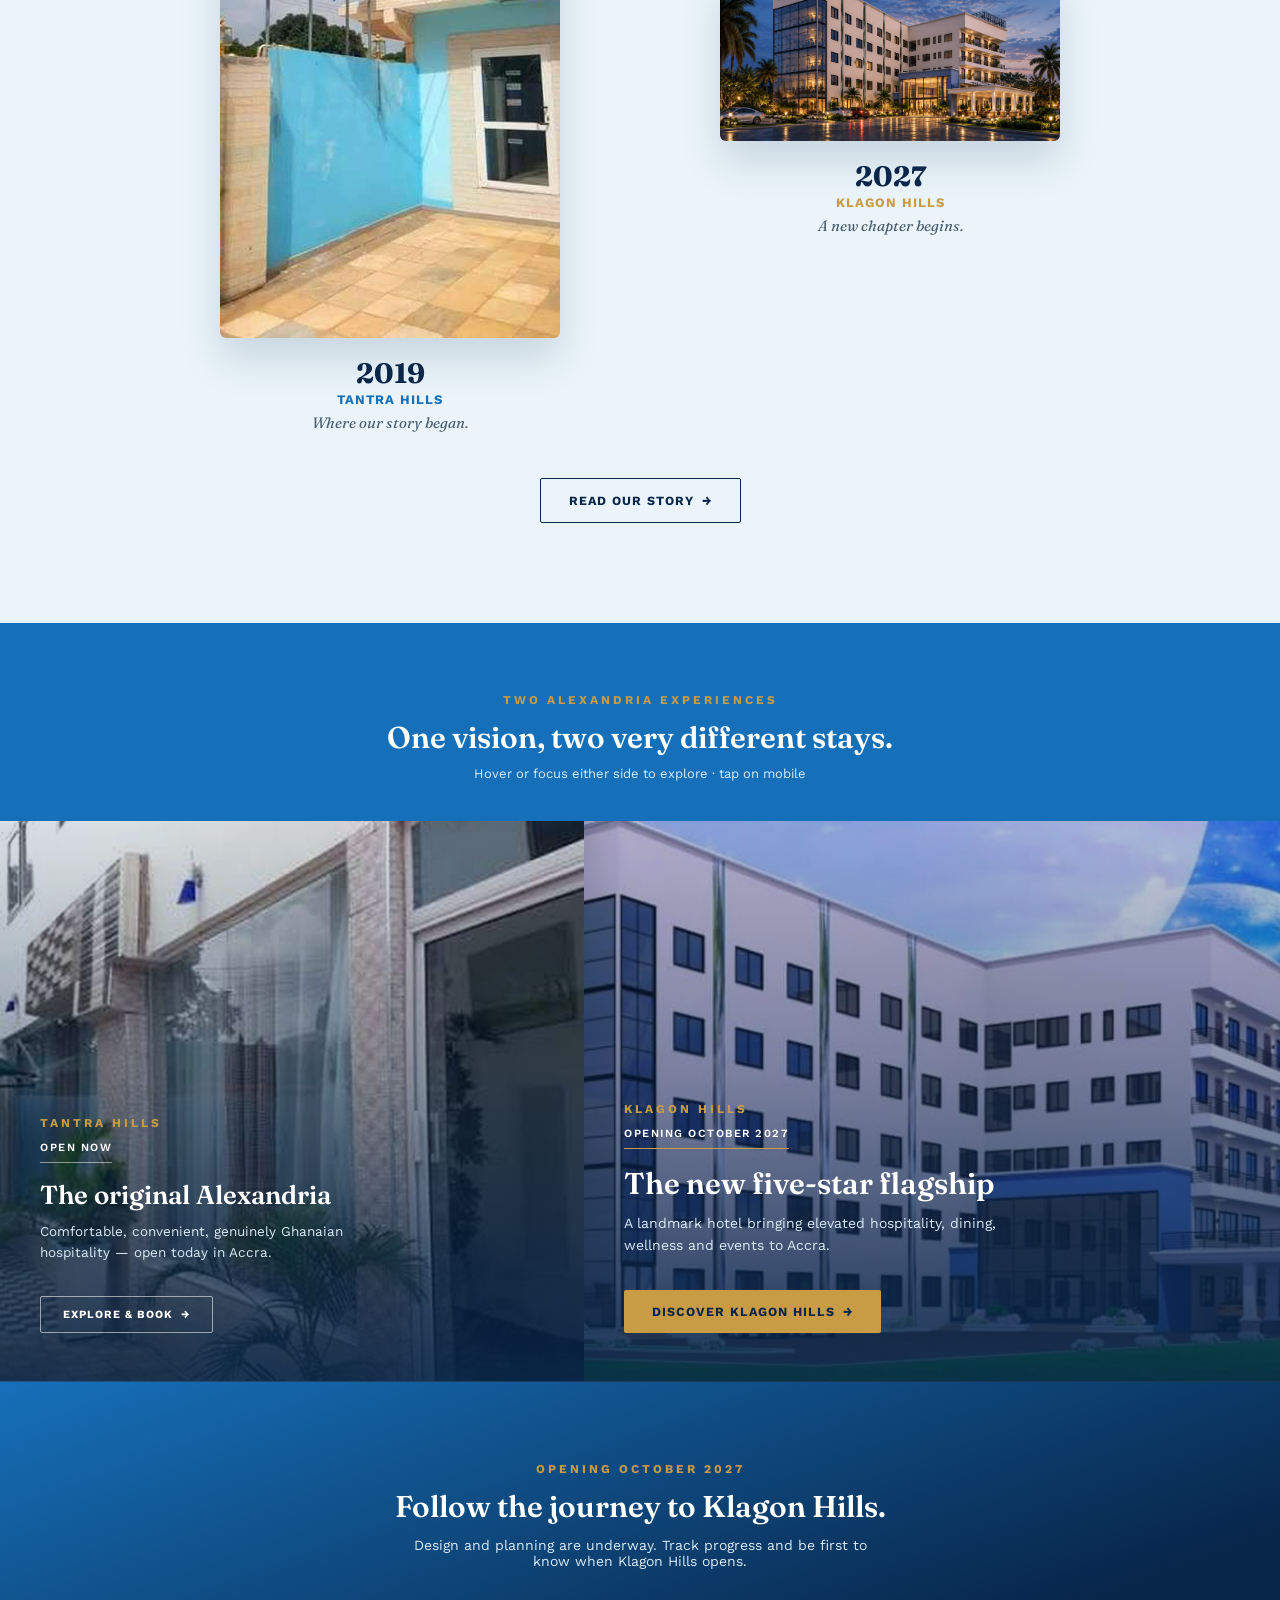
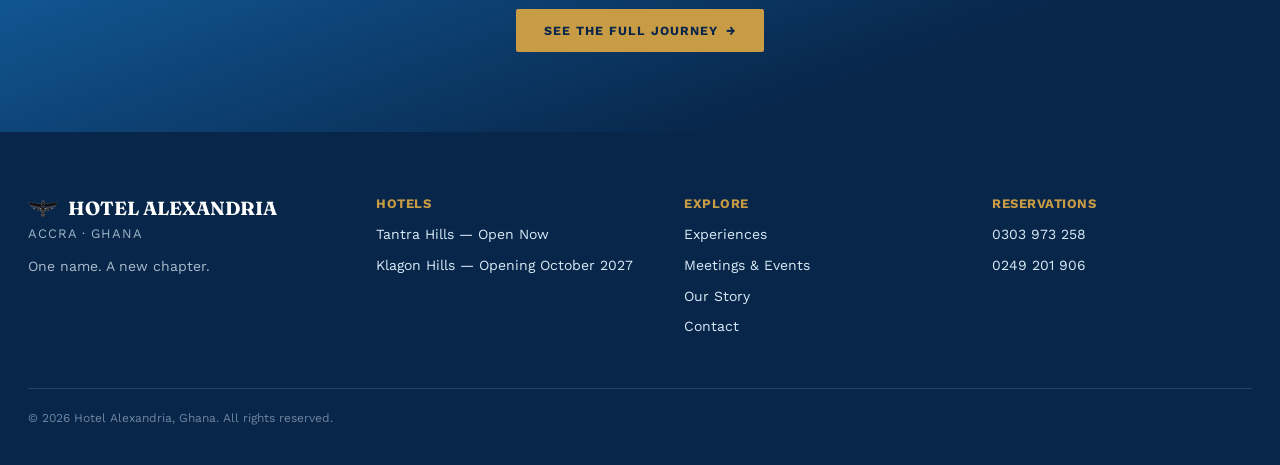
==== commit 9b0f0554: "Make the homepage hero wave divider more dramatic and layered The single thin wave line read as too " ====
--- a/index.html
+++ b/index.html
@@ -127,9 +127,14 @@
     </div>
   </div>
   <div class="hero-wave" aria-hidden="true">
-    <svg viewBox="0 0 1440 120" preserveAspectRatio="none">
-      <path d="M0,64 C480,0 960,128 1440,64 L1440,120 L0,120 Z" fill="#1670B9"></path>
-      <path d="M0,64 C480,0 960,128 1440,64" fill="none" stroke="#D9EAF6" stroke-width="2.5" opacity="0.45"></path>
+    <svg viewBox="0 0 1440 190" preserveAspectRatio="none">
+      <path d="M0,100 C360,40 1080,150 1440,90 L1440,190 L0,190 Z" fill="#D9EAF6" opacity="0.16"></path>
+      <path d="M0,125 C420,65 1020,175 1440,110 L1440,190 L0,190 Z" fill="#2C82C9" opacity="0.55"></path>
+      <path d="M0,140 C480,70 960,190 1440,130 L1440,190 L0,190 Z" fill="#1670B9"></path>
+      <line x1="1080" y1="0" x2="1320" y2="190" stroke="#C89B45" stroke-width="1" opacity="0.22"></line>
+      <line x1="1200" y1="0" x2="1440" y2="190" stroke="#C89B45" stroke-width="1" opacity="0.14"></line>
+      <path d="M0,125 C420,65 1020,175 1440,110" fill="none" stroke="#C89B45" stroke-width="1.5" opacity="0.4"></path>
+      <path d="M0,100 C360,40 1080,150 1440,90" fill="none" stroke="#C89B45" stroke-width="2" opacity="0.85"></path>
     </svg>
   </div>
 </div>
--- a/css/style.css
+++ b/css/style.css
@@ -129,8 +129,8 @@
 .hero-content { position: relative; z-index: 3; max-width: 1320px; margin: 0 auto; padding: 0 28px; width: 100%; }
 
 .hero-wave { position: absolute; left: 0; right: 0; bottom: -1px; z-index: 3; line-height: 0; pointer-events: none; }
-.hero-wave svg { display: block; width: 100%; height: 110px; }
-@media (max-width: 700px) { .hero-wave svg { height: 56px; } }
+.hero-wave svg { display: block; width: 100%; height: 190px; }
+@media (max-width: 700px) { .hero-wave svg { height: 100px; } }
 
 .bg-parallax { background-attachment: fixed; background-size: cover; background-position: center; }
 .bg-klagon-1 { background-image: url(images/render3_rot_cw.jpg); }
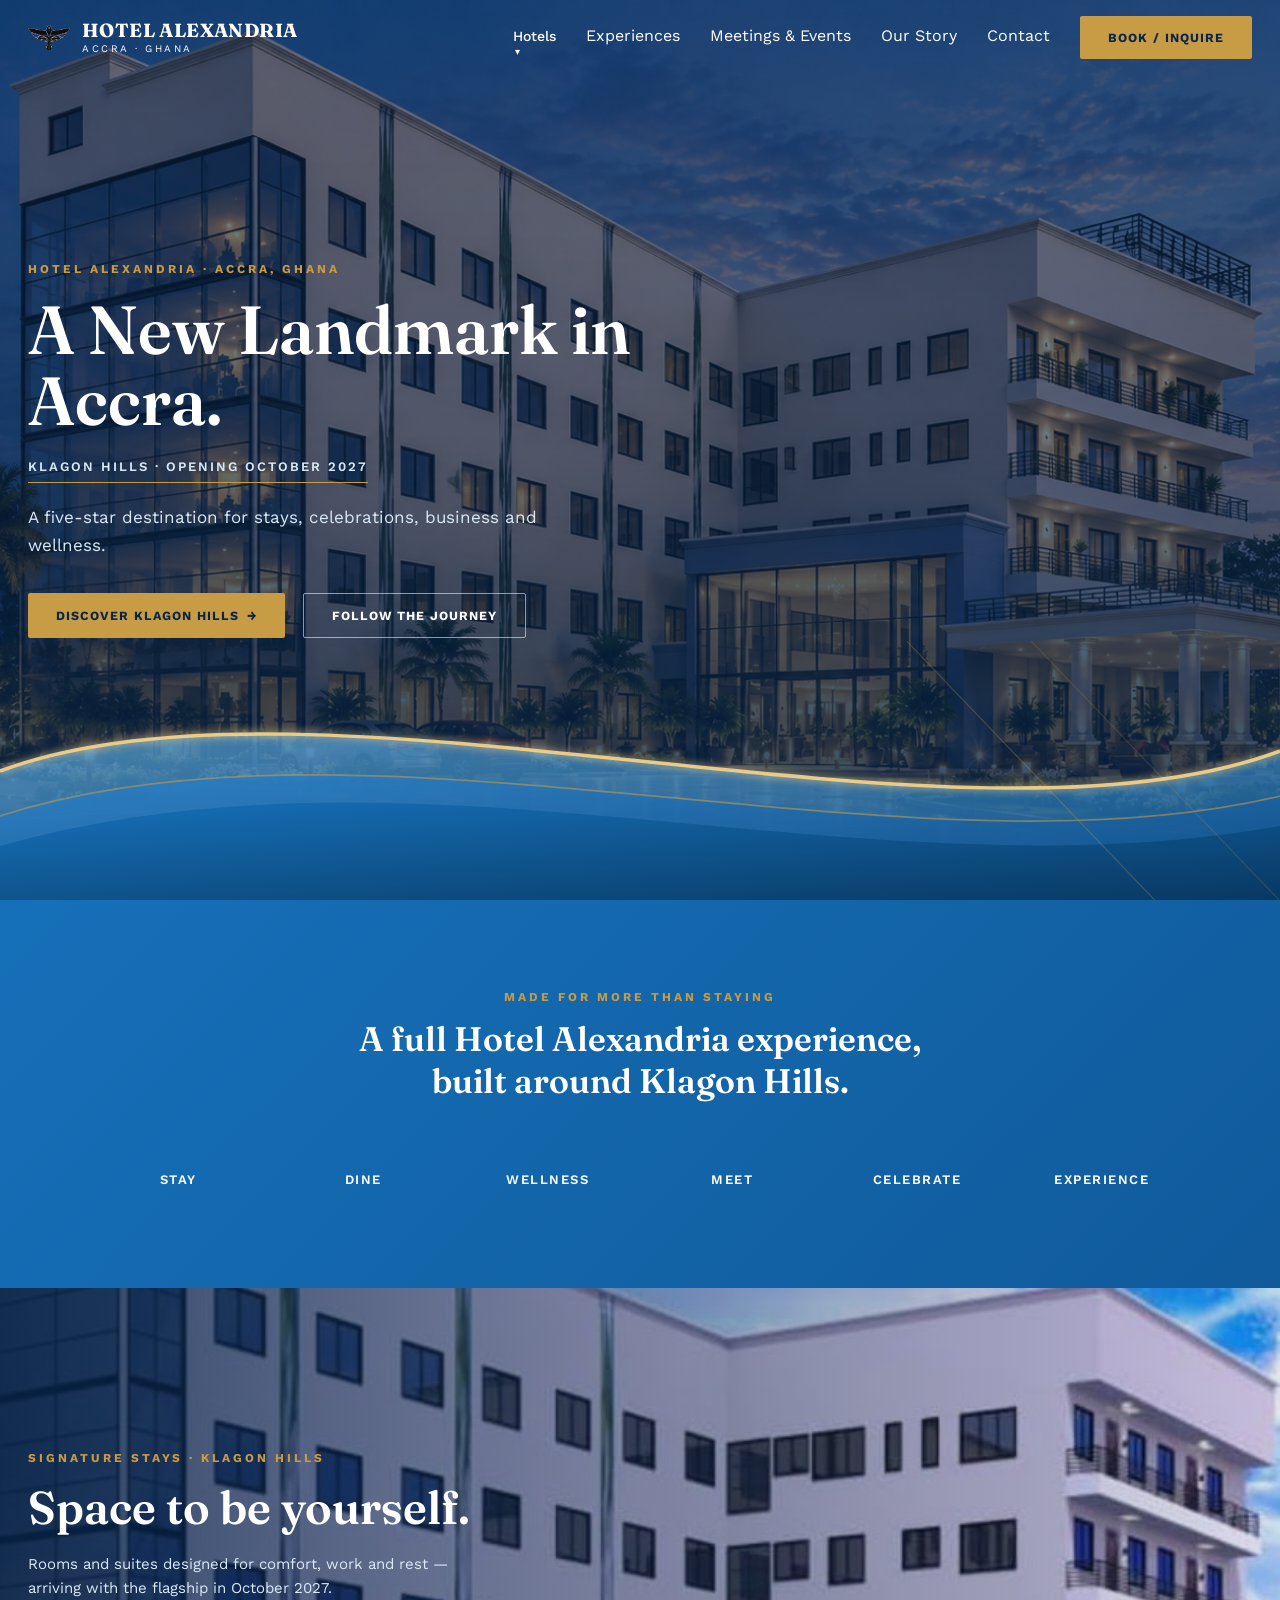
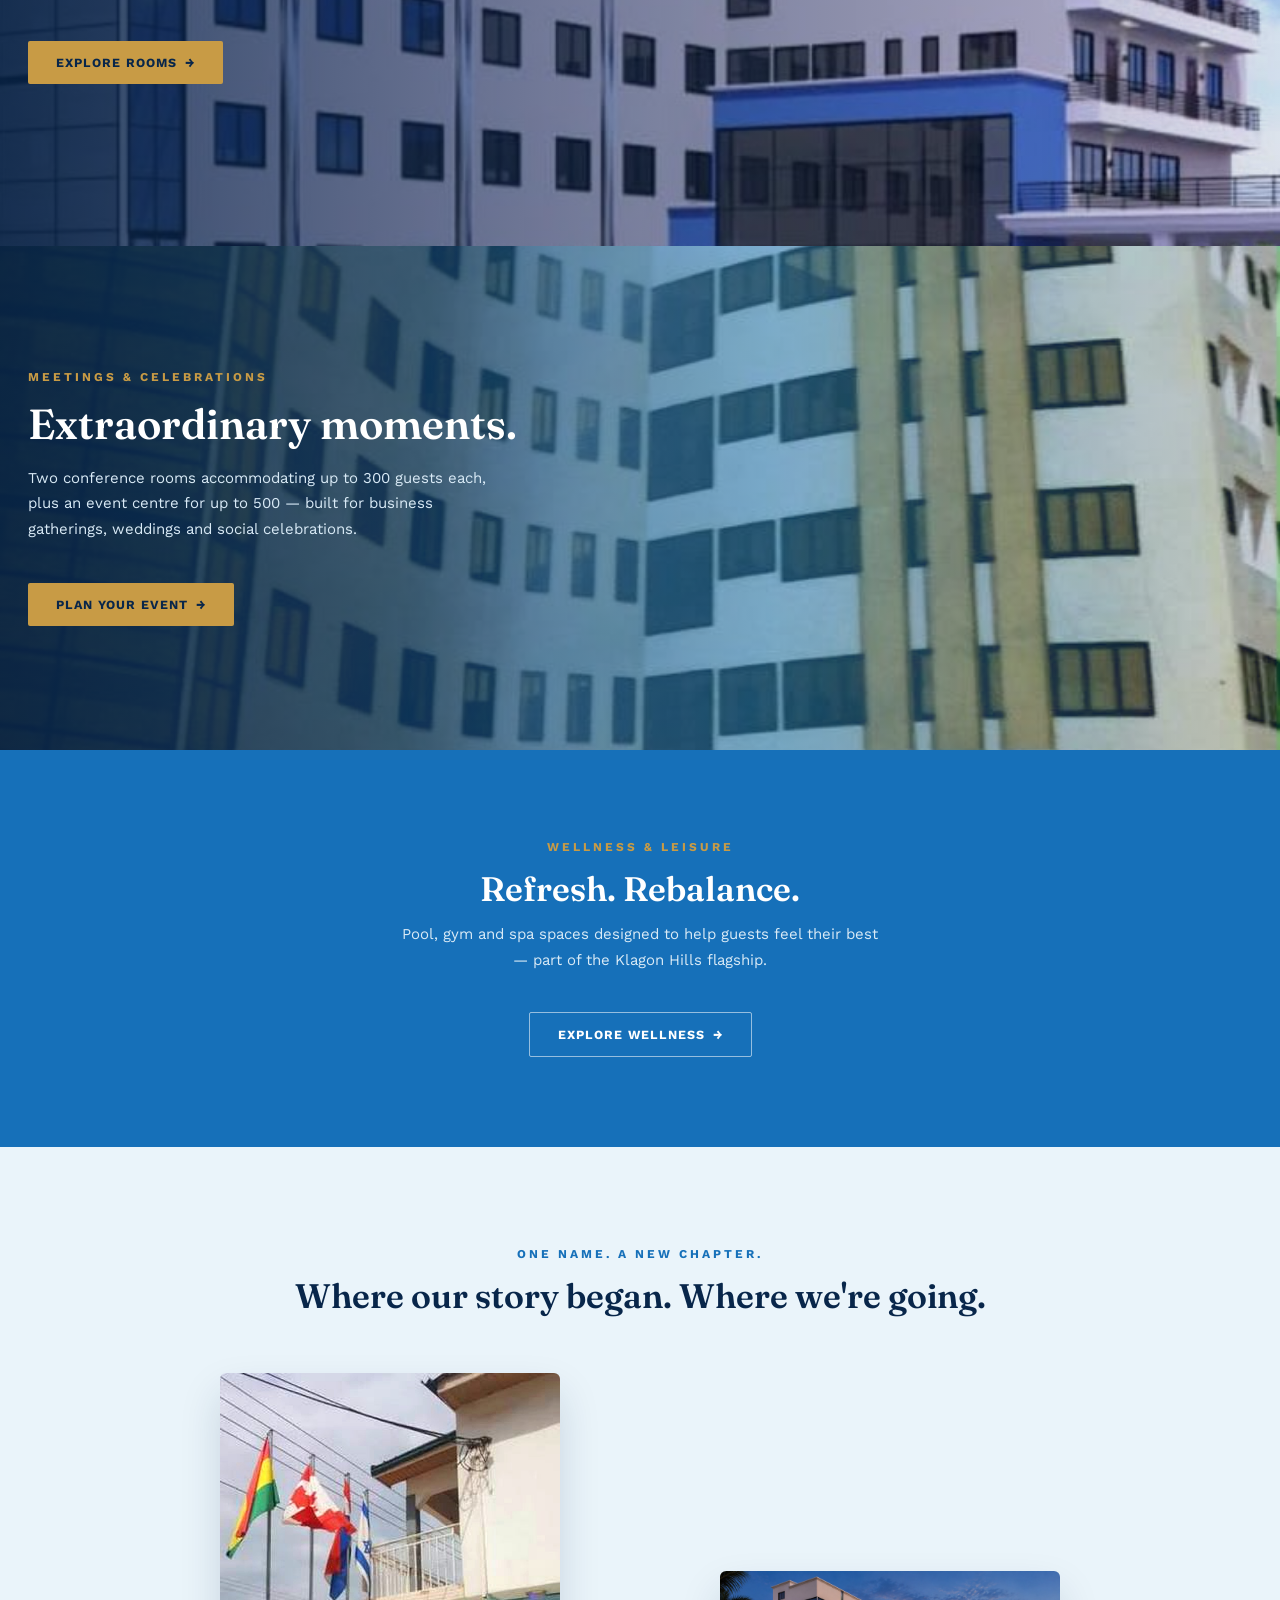
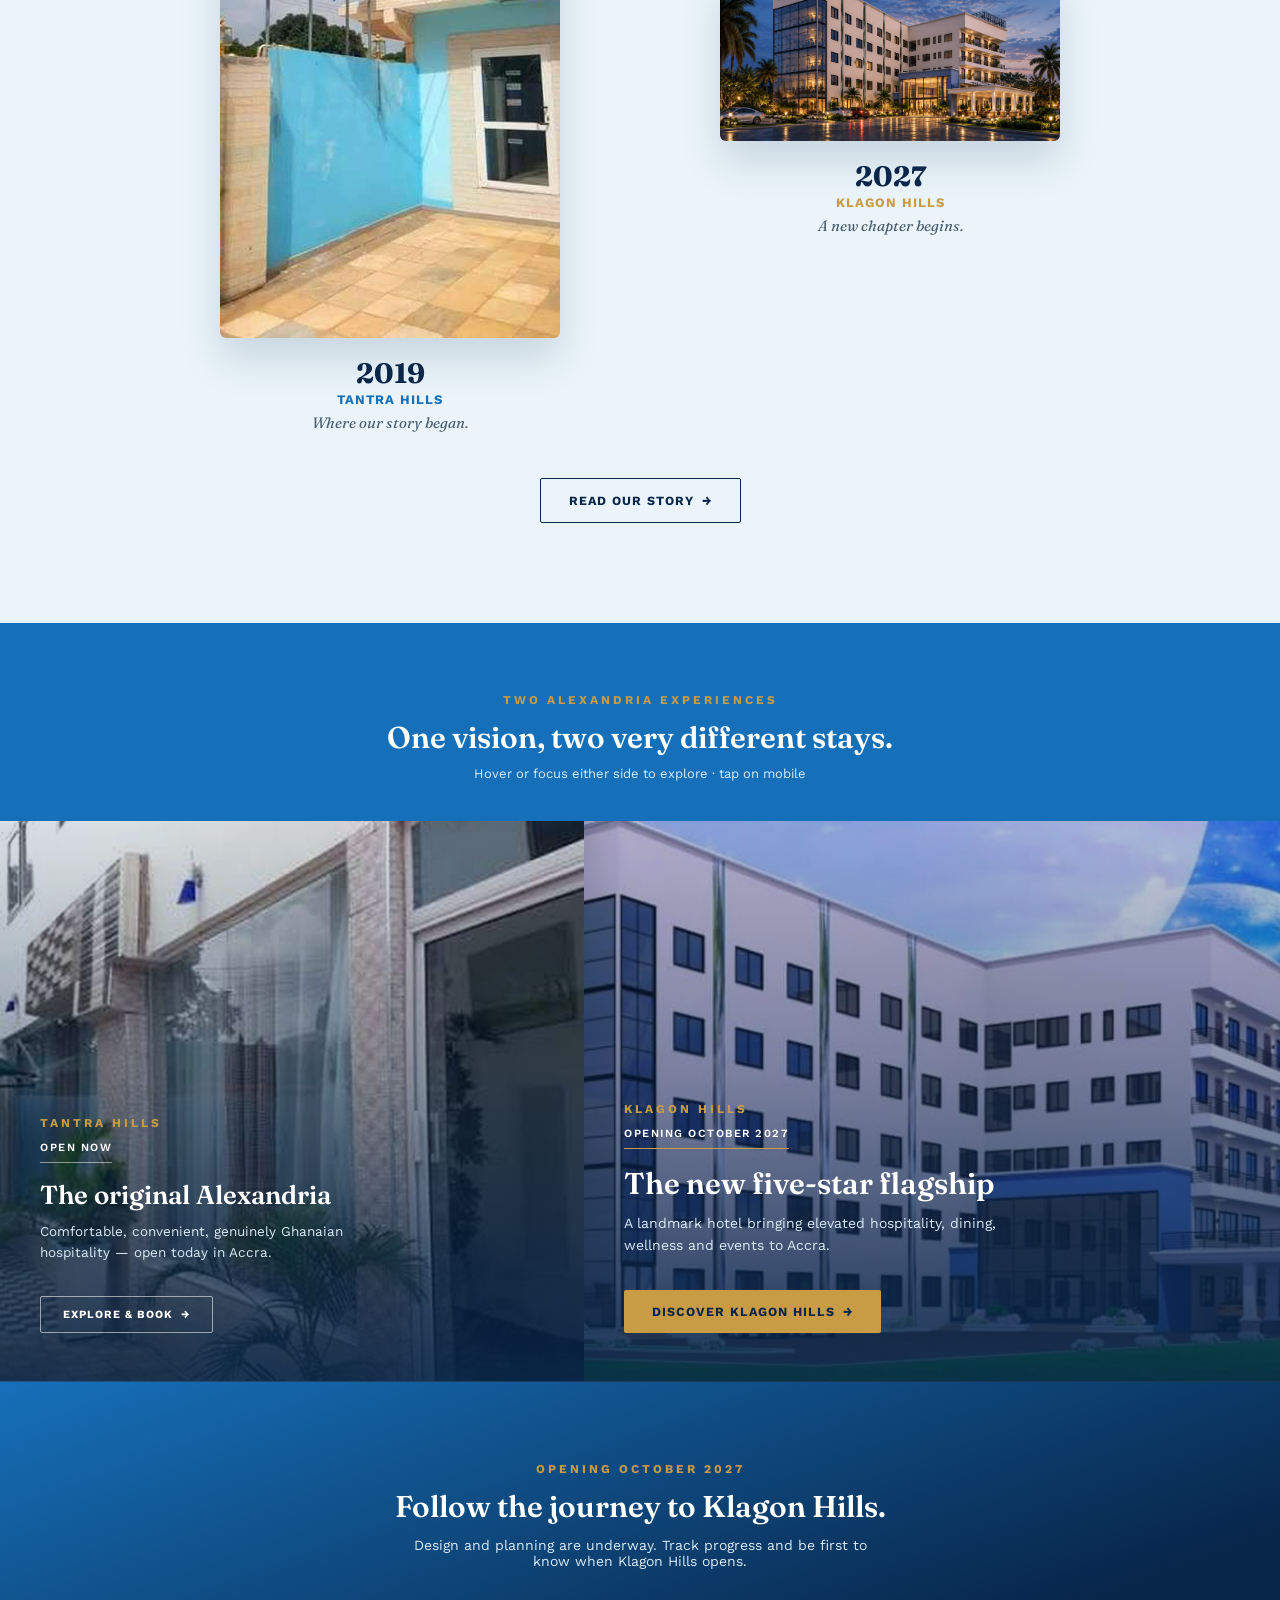
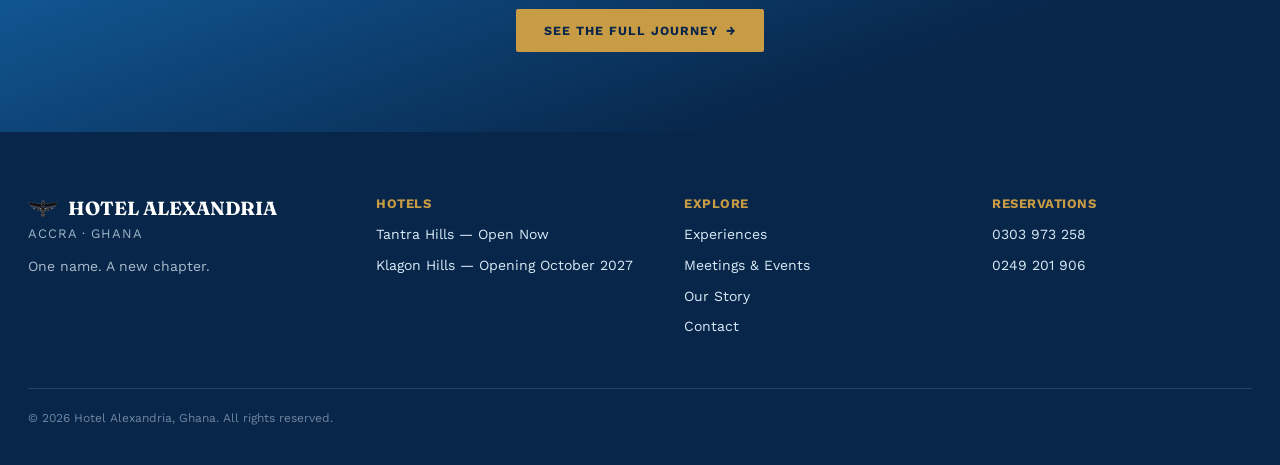
==== commit fbcff846: "Make the hero wave divider bolder and more luxurious Previous version still read as thin/subtle. Inc" ====
--- a/index.html
+++ b/index.html
@@ -127,14 +127,35 @@
     </div>
   </div>
   <div class="hero-wave" aria-hidden="true">
-    <svg viewBox="0 0 1440 190" preserveAspectRatio="none">
-      <path d="M0,100 C360,40 1080,150 1440,90 L1440,190 L0,190 Z" fill="#D9EAF6" opacity="0.16"></path>
-      <path d="M0,125 C420,65 1020,175 1440,110 L1440,190 L0,190 Z" fill="#2C82C9" opacity="0.55"></path>
-      <path d="M0,140 C480,70 960,190 1440,130 L1440,190 L0,190 Z" fill="#1670B9"></path>
-      <line x1="1080" y1="0" x2="1320" y2="190" stroke="#C89B45" stroke-width="1" opacity="0.22"></line>
-      <line x1="1200" y1="0" x2="1440" y2="190" stroke="#C89B45" stroke-width="1" opacity="0.14"></line>
-      <path d="M0,125 C420,65 1020,175 1440,110" fill="none" stroke="#C89B45" stroke-width="1.5" opacity="0.4"></path>
-      <path d="M0,100 C360,40 1080,150 1440,90" fill="none" stroke="#C89B45" stroke-width="2" opacity="0.85"></path>
+    <svg viewBox="0 0 1440 260" preserveAspectRatio="none">
+      <defs>
+        <linearGradient id="waveBack" x1="0" y1="0" x2="1" y2="1">
+          <stop offset="0%" stop-color="#6BC0F5"></stop>
+          <stop offset="100%" stop-color="#1670B9"></stop>
+        </linearGradient>
+        <linearGradient id="waveMid" x1="0" y1="0" x2="1" y2="1">
+          <stop offset="0%" stop-color="#2C82C9"></stop>
+          <stop offset="100%" stop-color="#0E4A82"></stop>
+        </linearGradient>
+        <linearGradient id="waveFront" x1="0" y1="0" x2="1" y2="1">
+          <stop offset="0%" stop-color="#1670B9"></stop>
+          <stop offset="100%" stop-color="#083861"></stop>
+        </linearGradient>
+        <filter id="goldGlow" x="-20%" y="-300%" width="140%" height="700%">
+          <feGaussianBlur stdDeviation="4.5" result="blur"></feGaussianBlur>
+          <feMerge>
+            <feMergeNode in="blur"></feMergeNode>
+            <feMergeNode in="SourceGraphic"></feMergeNode>
+          </feMerge>
+        </filter>
+      </defs>
+      <path d="M0,130 C360,10 1080,230 1440,110 L1440,260 L0,260 Z" fill="url(#waveBack)" opacity="0.6"></path>
+      <path d="M0,175 C420,55 1020,245 1440,155 L1440,260 L0,260 Z" fill="url(#waveMid)" opacity="0.85"></path>
+      <path d="M0,205 C480,85 960,260 1440,185 L1440,260 L0,260 Z" fill="url(#waveFront)"></path>
+      <line x1="1020" y1="0" x2="1300" y2="260" stroke="#C89B45" stroke-width="1.25" opacity="0.28"></line>
+      <line x1="1160" y1="0" x2="1440" y2="260" stroke="#C89B45" stroke-width="1.25" opacity="0.18"></line>
+      <path d="M0,175 C420,55 1020,245 1440,155" fill="none" stroke="#C89B45" stroke-width="1.75" opacity="0.55"></path>
+      <path d="M0,130 C360,10 1080,230 1440,110" fill="none" stroke="#F4D28A" stroke-width="3.5" opacity="0.95" filter="url(#goldGlow)"></path>
     </svg>
   </div>
 </div>
--- a/css/style.css
+++ b/css/style.css
@@ -129,8 +129,8 @@
 .hero-content { position: relative; z-index: 3; max-width: 1320px; margin: 0 auto; padding: 0 28px; width: 100%; }
 
 .hero-wave { position: absolute; left: 0; right: 0; bottom: -1px; z-index: 3; line-height: 0; pointer-events: none; }
-.hero-wave svg { display: block; width: 100%; height: 190px; }
-@media (max-width: 700px) { .hero-wave svg { height: 100px; } }
+.hero-wave svg { display: block; width: 100%; height: 260px; }
+@media (max-width: 700px) { .hero-wave svg { height: 140px; } }
 
 .bg-parallax { background-attachment: fixed; background-size: cover; background-position: center; }
 .bg-klagon-1 { background-image: url(images/render3_rot_cw.jpg); }
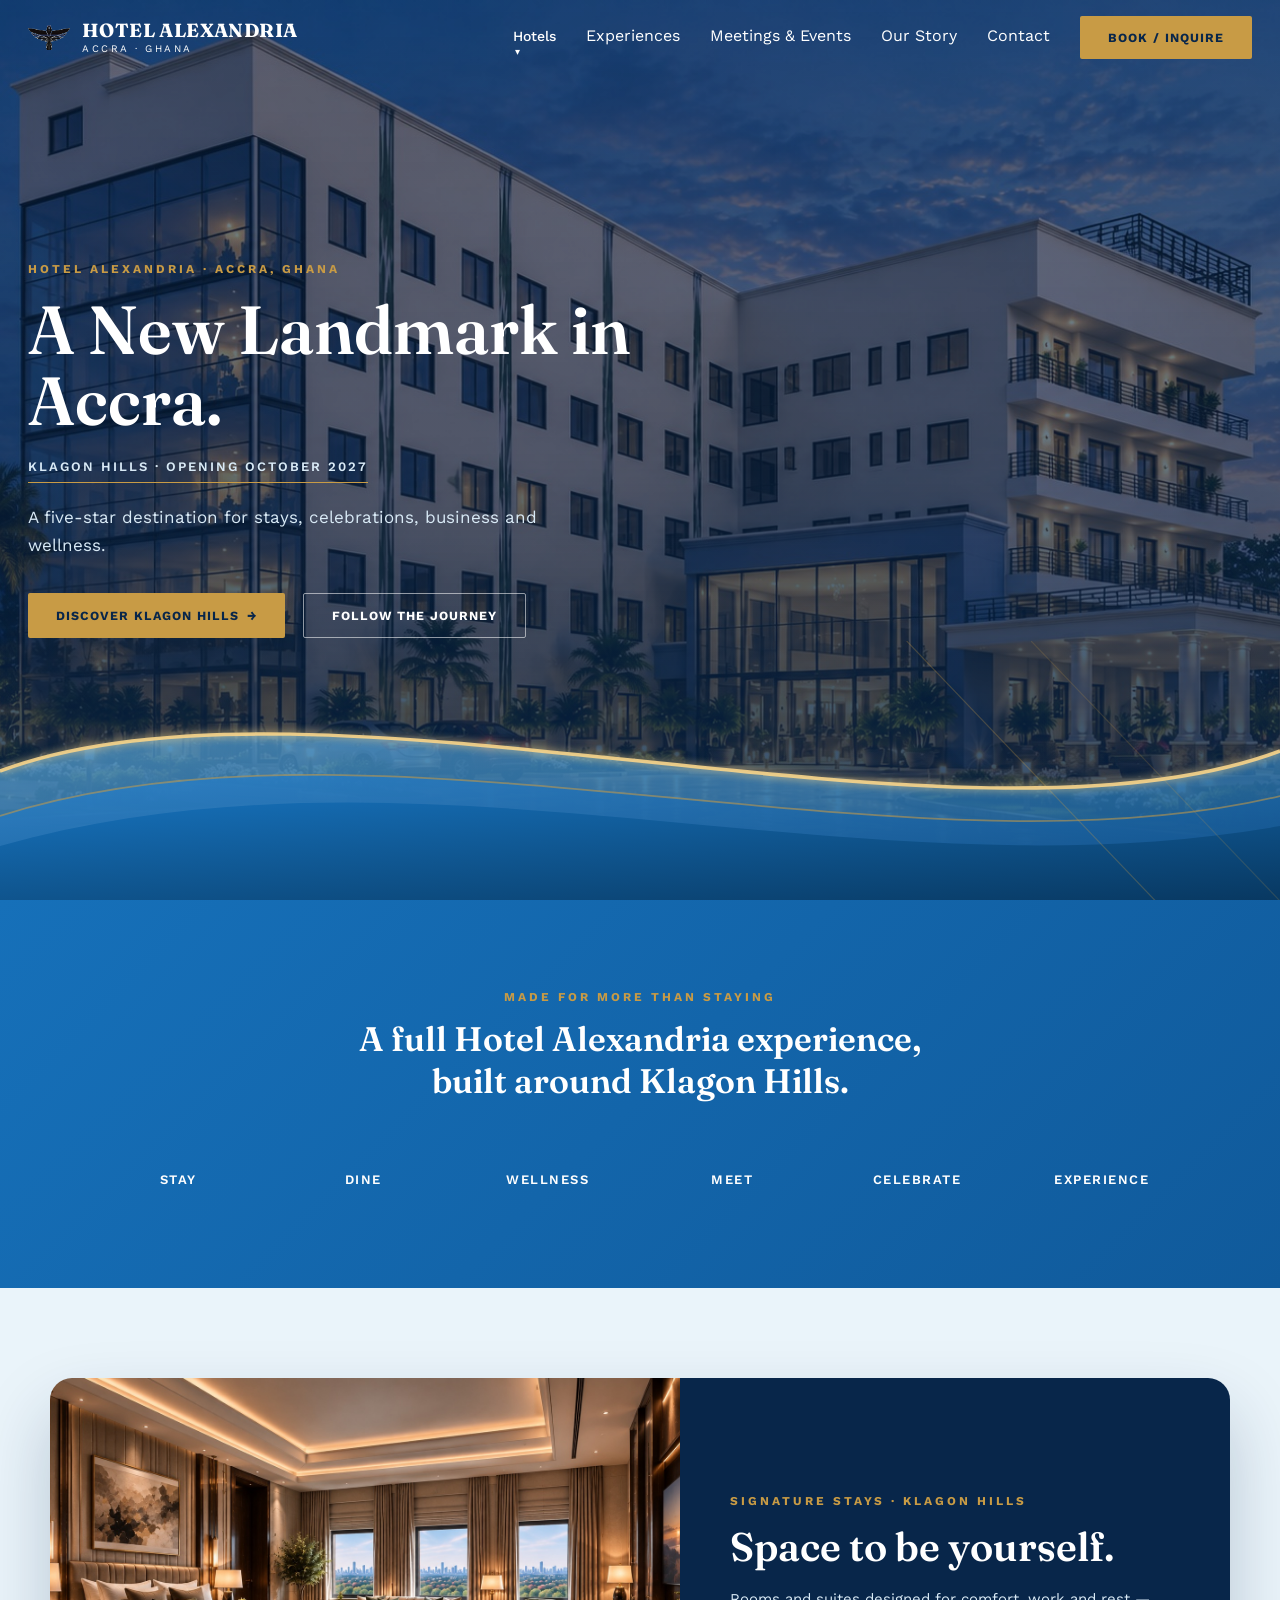
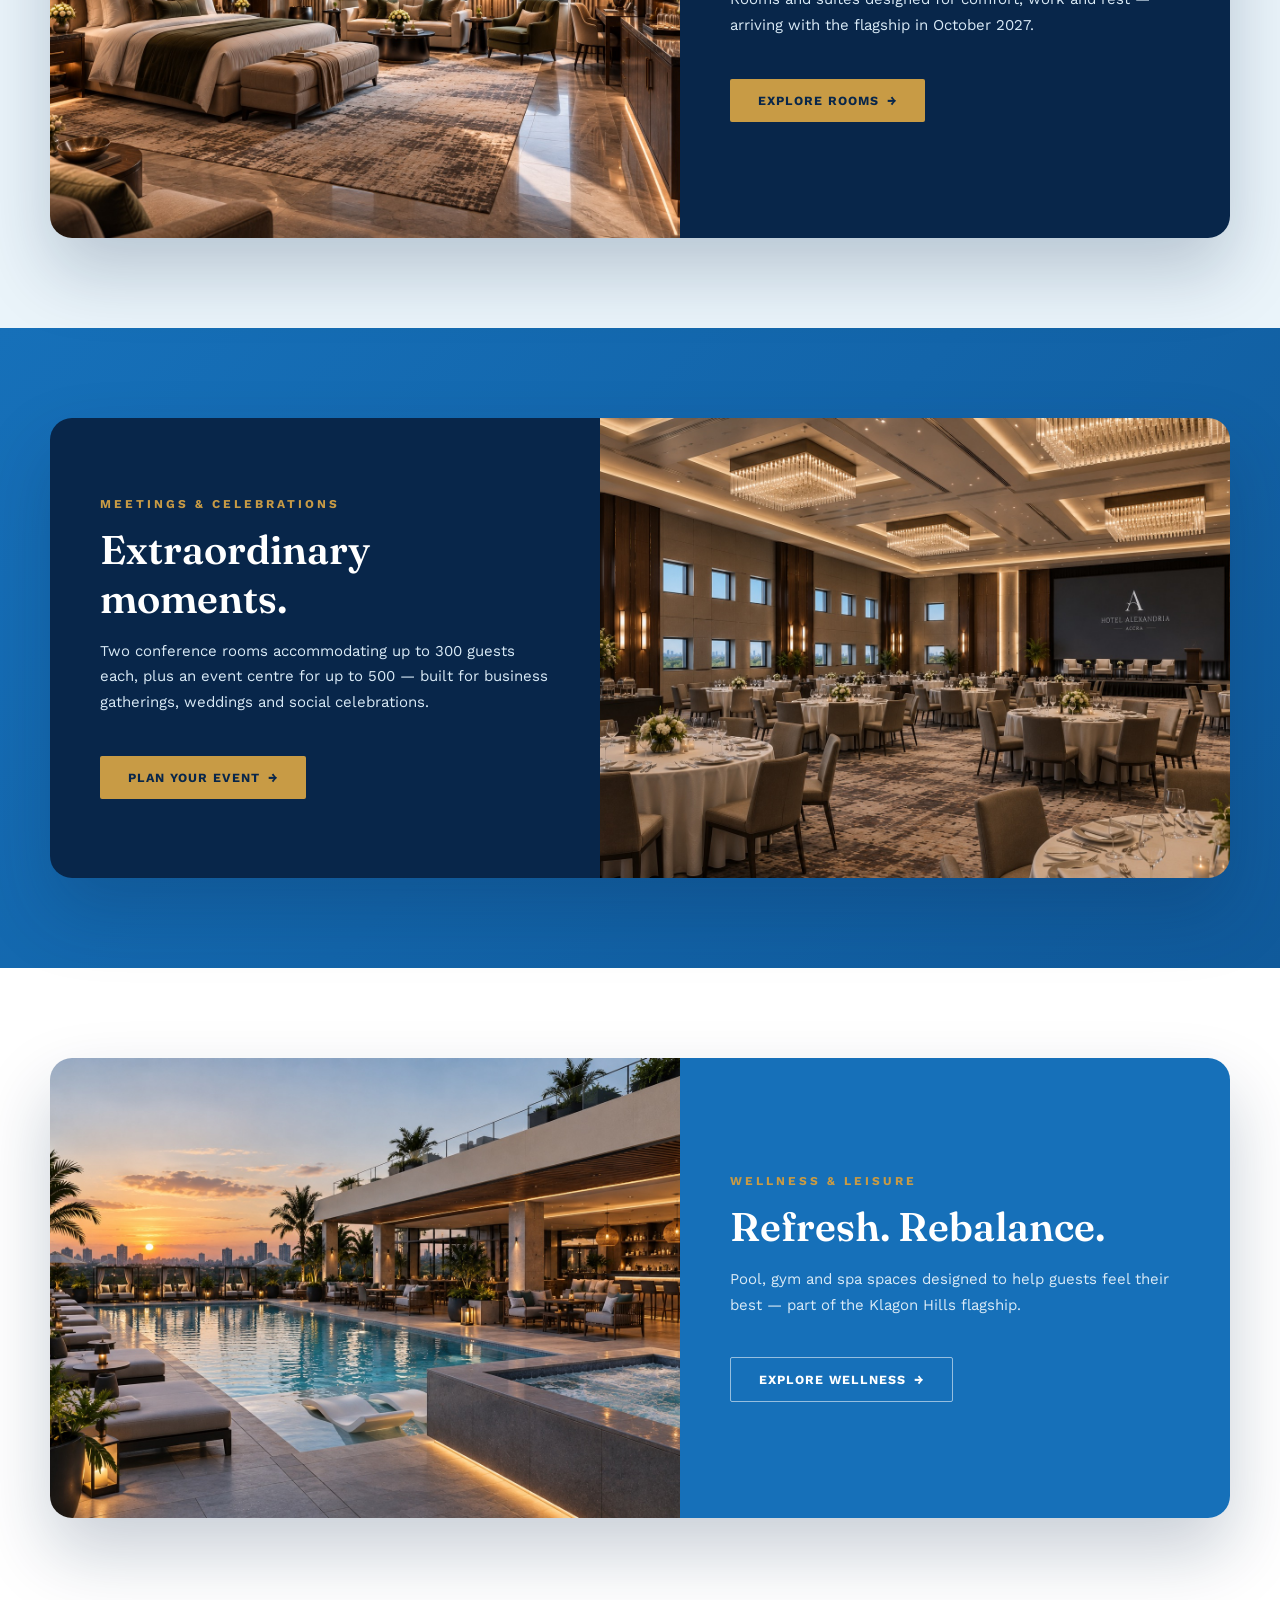
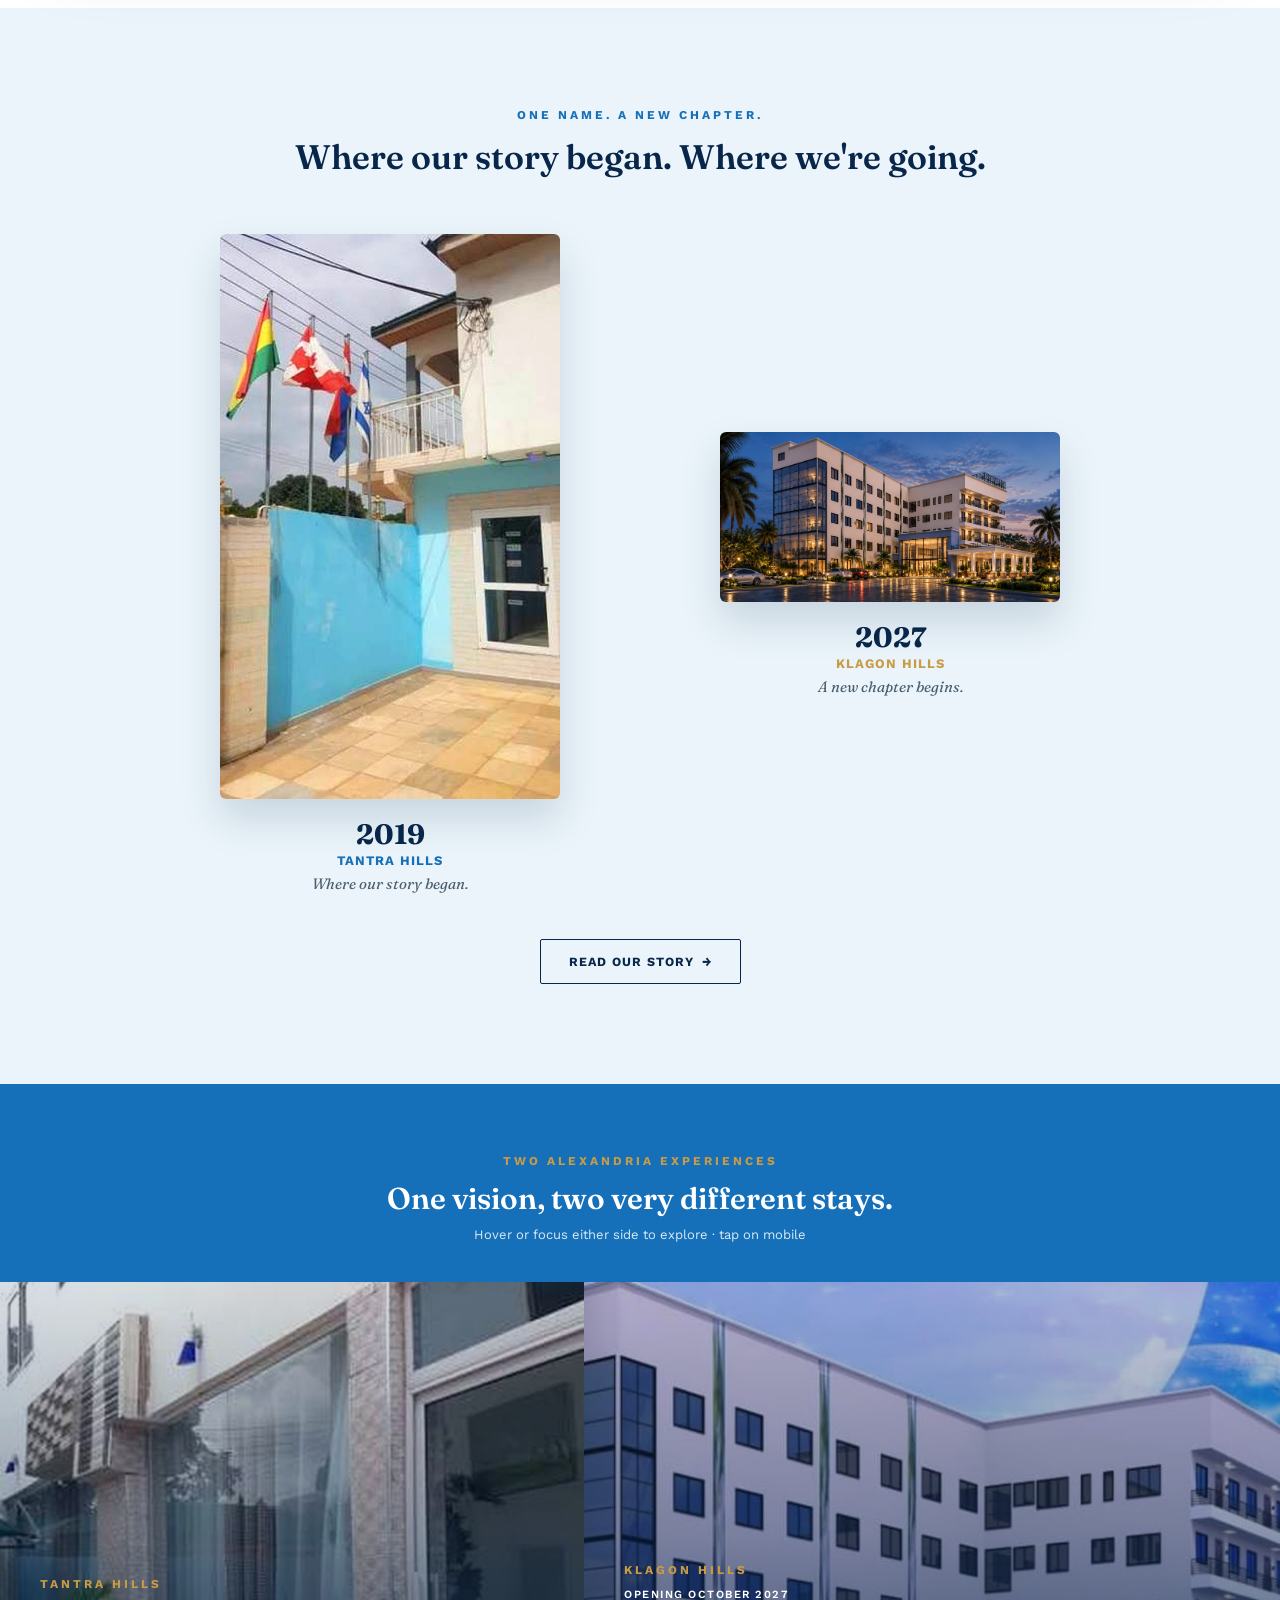
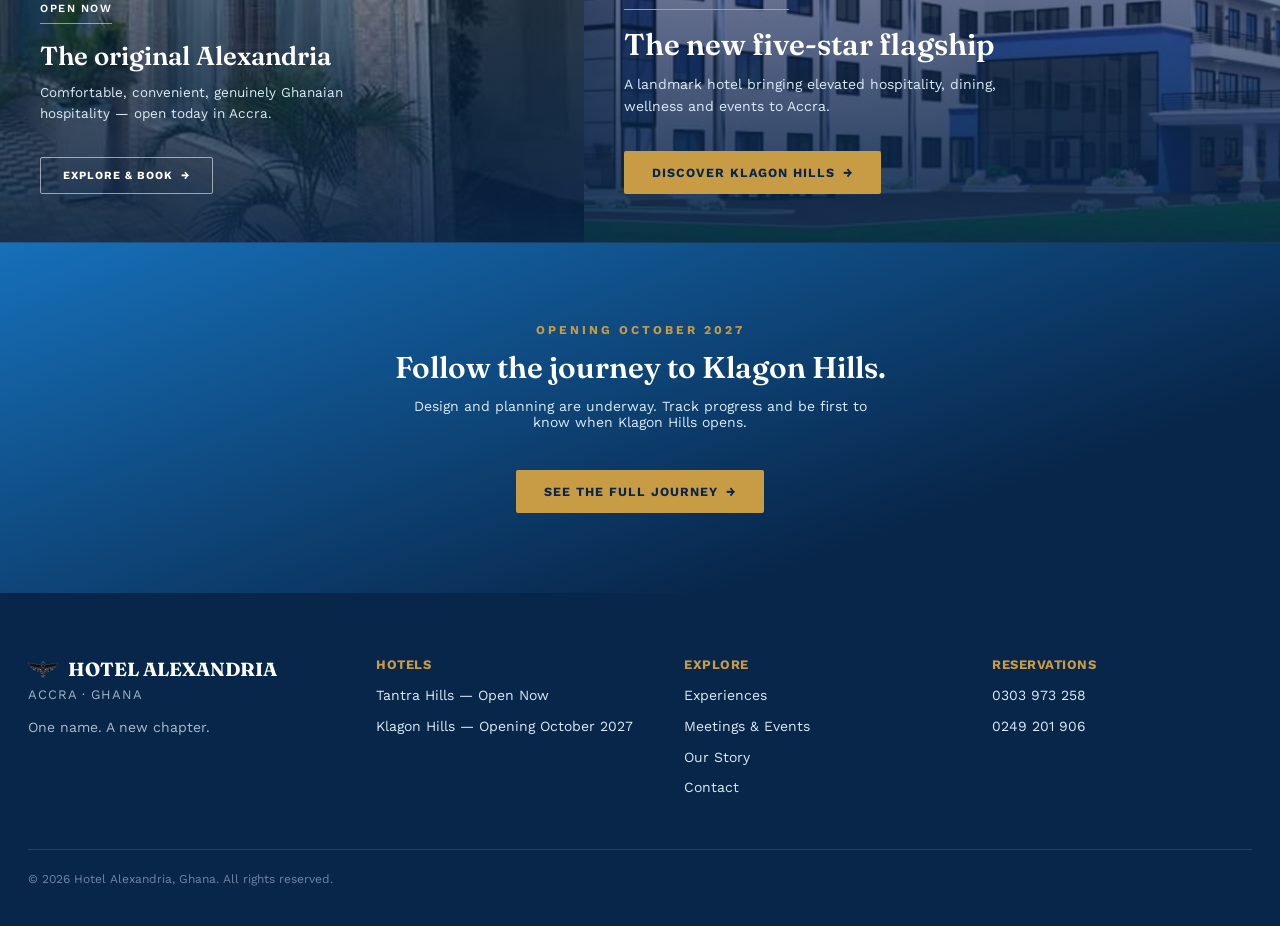
==== commit 8305c3a5: "Redesign Signature Stays / Meetings / Wellness as rounded luxury cards The three back-to-back homepa" ====
--- a/index.html
+++ b/index.html
@@ -177,36 +177,47 @@
 </div>
 
 <!-- C. SIGNATURE STAYS -->
-<div class="full-bleed-band">
-  <img class="band-img" src="images/render1_final.jpg" alt="Klagon Hills, entrance and facade detail">
-  <div class="band-scrim"></div>
-  <div class="band-content reveal">
-    <div class="eyebrow eyebrow-gold">SIGNATURE STAYS &middot; KLAGON HILLS</div>
-    <h2 style="font-size: clamp(30px, 4vw, 46px); color: #FFFFFF; margin-top: 14px; max-width: 520px;">Space to be yourself.</h2>
-    <p style="font-size: 15px; color: #D9EAF6; margin-top: 16px; max-width: 440px; line-height: 1.6;">Rooms and suites designed for comfort, work and rest — arriving with the flagship in October 2027.</p>
-    <a class="btn btn-gold" href="klagon-hills.html#stay" style="margin-top: 26px;">Explore Rooms <span class="btn-arrow">&#8594;</span></a>
+<div style="width: 100%; background: #EAF4FA; padding: 90px 28px;">
+  <div class="luxury-card reveal">
+    <div class="luxury-card-media">
+      <img src="images/suite-luxury.jpg" alt="Klagon Hills, signature suite interior">
+    </div>
+    <div class="luxury-card-panel" style="background: #08264A;">
+      <div class="eyebrow eyebrow-gold">SIGNATURE STAYS &middot; KLAGON HILLS</div>
+      <h2 style="font-size: clamp(28px, 3.4vw, 40px); color: #FFFFFF; margin-top: 14px;">Space to be yourself.</h2>
+      <p style="font-size: 15px; color: #D9EAF6; margin-top: 16px; line-height: 1.7;">Rooms and suites designed for comfort, work and rest — arriving with the flagship in October 2027.</p>
+      <a class="btn btn-gold" href="klagon-hills.html#stay" style="margin-top: 26px; align-self: flex-start;">Explore Rooms <span class="btn-arrow">&#8594;</span></a>
+    </div>
   </div>
 </div>
 
 <!-- D. MEETINGS & CELEBRATIONS -->
-<div class="full-bleed-band" style="min-height: 56vh;">
-  <img class="band-img" src="images/proposal_final2.jpg" alt="Klagon Hills, architectural concept">
-  <div class="band-scrim" style="background: linear-gradient(90deg, rgba(8,38,74,0.9) 0%, rgba(22,112,185,0.55) 60%, rgba(22,112,185,0.2) 100%);"></div>
-  <div class="band-content reveal">
-    <div class="eyebrow eyebrow-gold">MEETINGS &amp; CELEBRATIONS</div>
-    <h2 style="font-size: clamp(28px, 3.6vw, 42px); color: #FFFFFF; margin-top: 14px; max-width: 520px;">Extraordinary moments.</h2>
-    <p style="font-size: 15px; color: #D9EAF6; margin-top: 16px; max-width: 460px; line-height: 1.7;">Two conference rooms accommodating up to 300 guests each, plus an event centre for up to 500 — built for business gatherings, weddings and social celebrations.</p>
-    <a class="btn btn-gold" href="klagon-hills.html#meetings" style="margin-top: 26px;">Plan Your Event <span class="btn-arrow">&#8594;</span></a>
+<div style="width: 100%; background: linear-gradient(135deg, #1670B9 0%, #105A9B 100%); padding: 90px 28px;">
+  <div class="luxury-card reveal">
+    <div class="luxury-card-panel" style="background: #08264A;">
+      <div class="eyebrow eyebrow-gold">MEETINGS &amp; CELEBRATIONS</div>
+      <h2 style="font-size: clamp(28px, 3.4vw, 40px); color: #FFFFFF; margin-top: 14px;">Extraordinary moments.</h2>
+      <p style="font-size: 15px; color: #D9EAF6; margin-top: 16px; line-height: 1.7;">Two conference rooms accommodating up to 300 guests each, plus an event centre for up to 500 — built for business gatherings, weddings and social celebrations.</p>
+      <a class="btn btn-gold" href="klagon-hills.html#meetings" style="margin-top: 26px; align-self: flex-start;">Plan Your Event <span class="btn-arrow">&#8594;</span></a>
+    </div>
+    <div class="luxury-card-media">
+      <img src="images/ballroom-event.jpg" alt="Klagon Hills, ballroom and event space">
+    </div>
   </div>
 </div>
 
 <!-- E. WELLNESS -->
-<div style="width: 100%; background: #1670B9; padding: 90px 28px; text-align: center;">
-  <div class="reveal">
-  <div class="eyebrow eyebrow-gold">WELLNESS &amp; LEISURE</div>
-  <h2 style="font-size: clamp(26px, 3vw, 34px); color: #FFFFFF; margin-top: 14px;">Refresh. Rebalance.</h2>
-  <p style="font-size: 15px; color: #D9EAF6; margin-top: 12px; max-width: 480px; margin-left: auto; margin-right: auto; line-height: 1.7;">Pool, gym and spa spaces designed to help guests feel their best — part of the Klagon Hills flagship.</p>
-  <a class="btn btn-line" href="klagon-hills.html#wellness" style="margin-top: 24px;">Explore Wellness <span class="btn-arrow">&#8594;</span></a>
+<div style="width: 100%; background: #FFFFFF; padding: 90px 28px;">
+  <div class="luxury-card reveal">
+    <div class="luxury-card-media">
+      <img src="images/rooftop-pool.jpg" alt="Klagon Hills, rooftop pool and lounge at sunset">
+    </div>
+    <div class="luxury-card-panel" style="background: #1670B9;">
+      <div class="eyebrow eyebrow-gold">WELLNESS &amp; LEISURE</div>
+      <h2 style="font-size: clamp(28px, 3.4vw, 40px); color: #FFFFFF; margin-top: 14px;">Refresh. Rebalance.</h2>
+      <p style="font-size: 15px; color: #D9EAF6; margin-top: 16px; line-height: 1.7;">Pool, gym and spa spaces designed to help guests feel their best — part of the Klagon Hills flagship.</p>
+      <a class="btn btn-line" href="klagon-hills.html#wellness" style="margin-top: 24px; align-self: flex-start;">Explore Wellness <span class="btn-arrow">&#8594;</span></a>
+    </div>
   </div>
 </div>
 
--- a/css/style.css
+++ b/css/style.css
@@ -142,6 +142,16 @@
 .band-scrim { position: absolute; inset: 0; z-index: 2; background: linear-gradient(90deg, rgba(8,38,74,0.82) 0%, rgba(8,38,74,0.35) 60%, rgba(8,38,74,0.1) 100%); }
 .band-content { position: relative; z-index: 3; max-width: 1320px; margin: 0 auto; padding: 60px 28px; width: 100%; }
 
+/* Luxury split card — rounded photo + panel, used for Signature Stays / Meetings / Wellness */
+.luxury-card { max-width: 1180px; margin: 0 auto; display: flex; flex-wrap: wrap; align-items: stretch; border-radius: 22px; overflow: hidden; box-shadow: 0 34px 70px rgba(8,38,74,0.22); }
+.luxury-card-media { flex: 1 1 460px; min-height: 460px; position: relative; }
+.luxury-card-media img { position: absolute; inset: 0; width: 100%; height: 100%; object-fit: cover; }
+.luxury-card-panel { flex: 1 1 380px; padding: 56px 50px; display: flex; flex-direction: column; justify-content: center; text-align: left; }
+@media (max-width: 700px) {
+  .luxury-card-media { min-height: 300px; }
+  .luxury-card-panel { padding: 40px 28px; }
+}
+
 /* Category row (Stay / Dine / Wellness / Meet / Celebrate / Experience) */
 .category-row { display: flex; justify-content: space-between; gap: 8px; }
 .category-item { flex: 1; text-align: center; padding: 20px 8px; position: relative; }
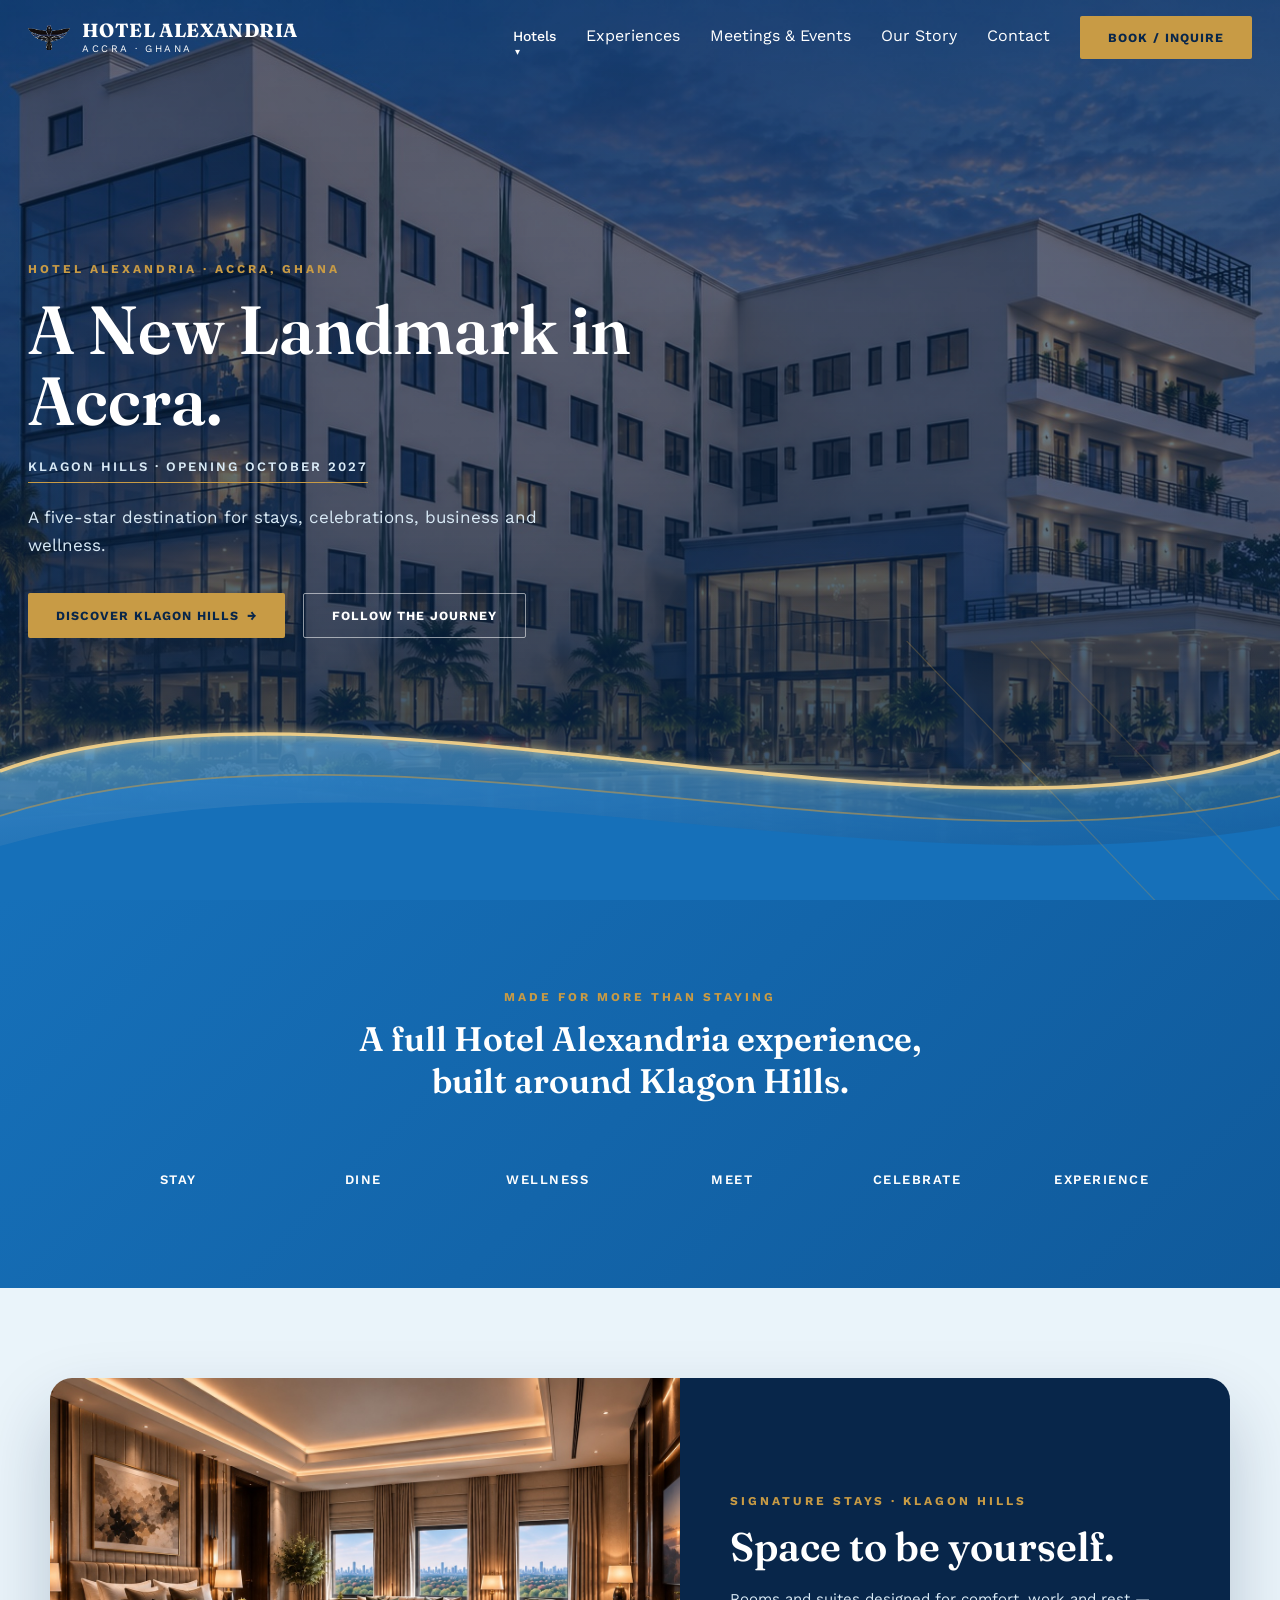
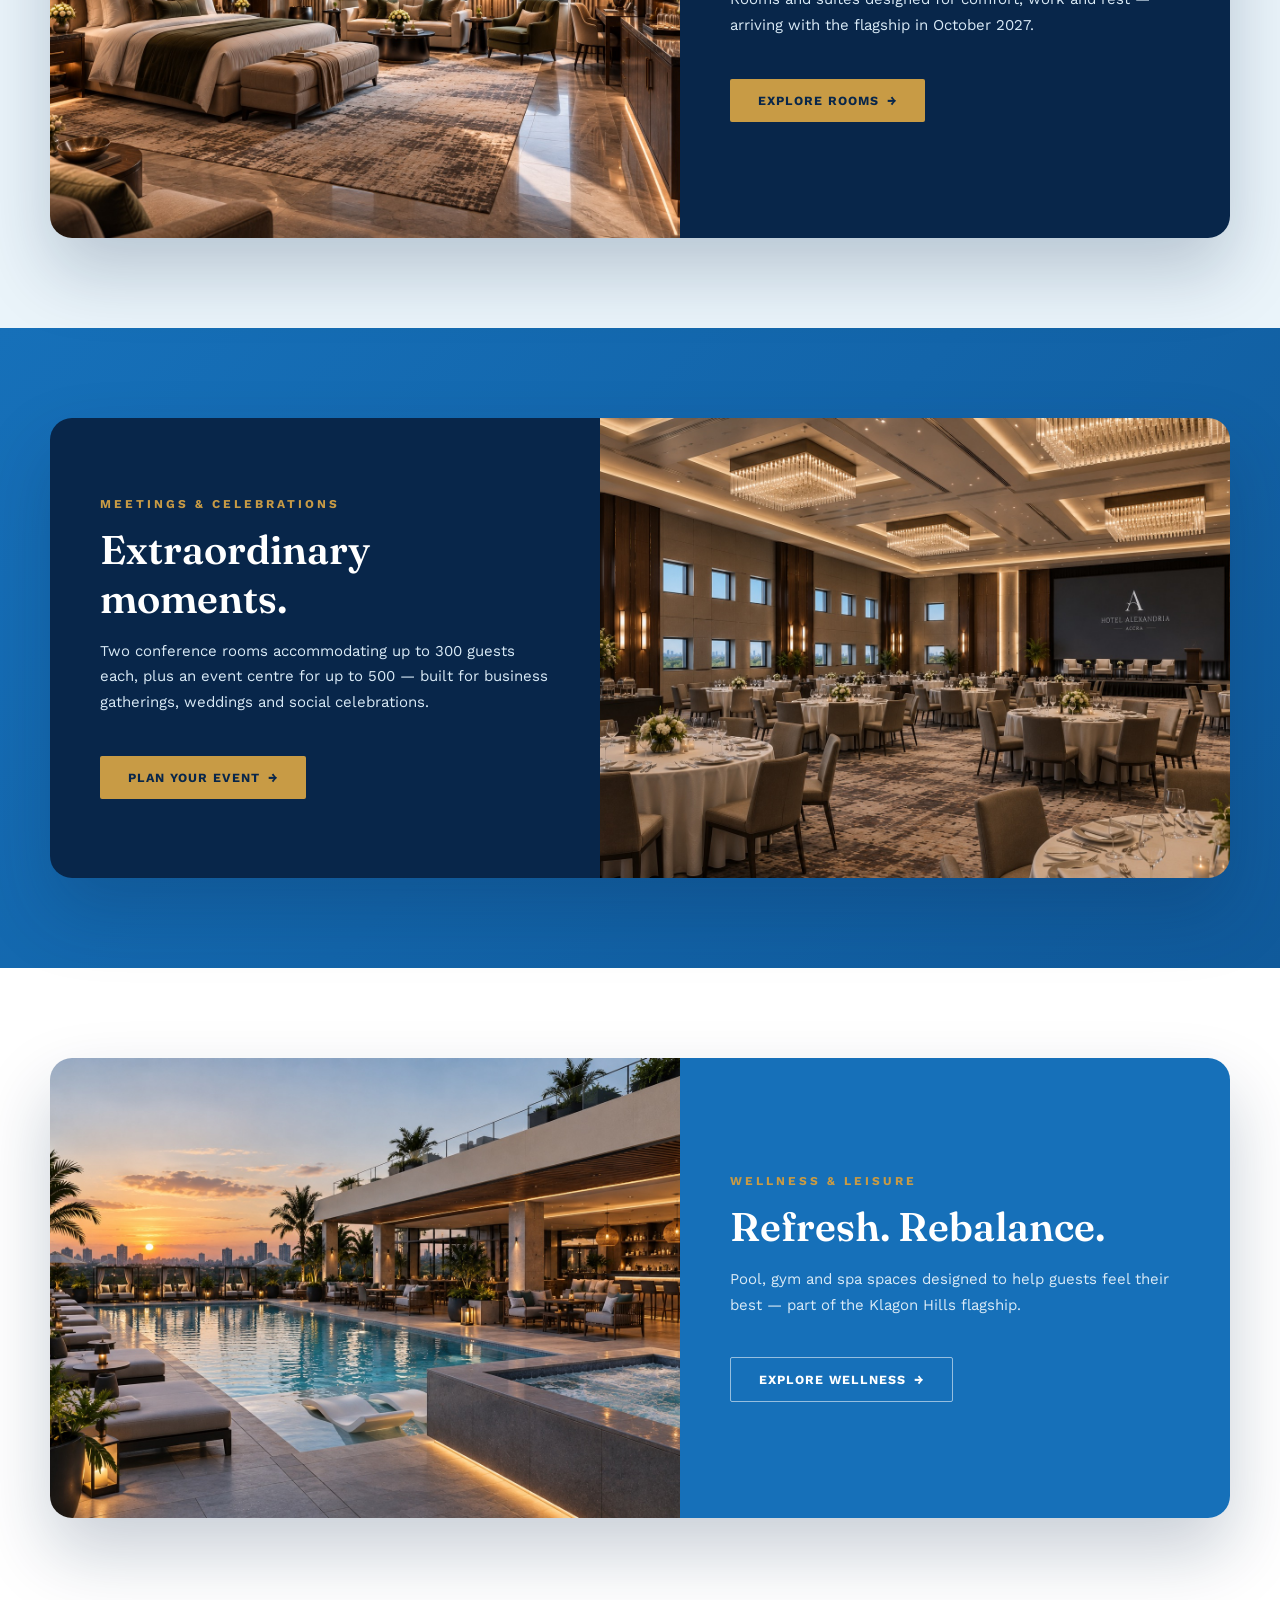
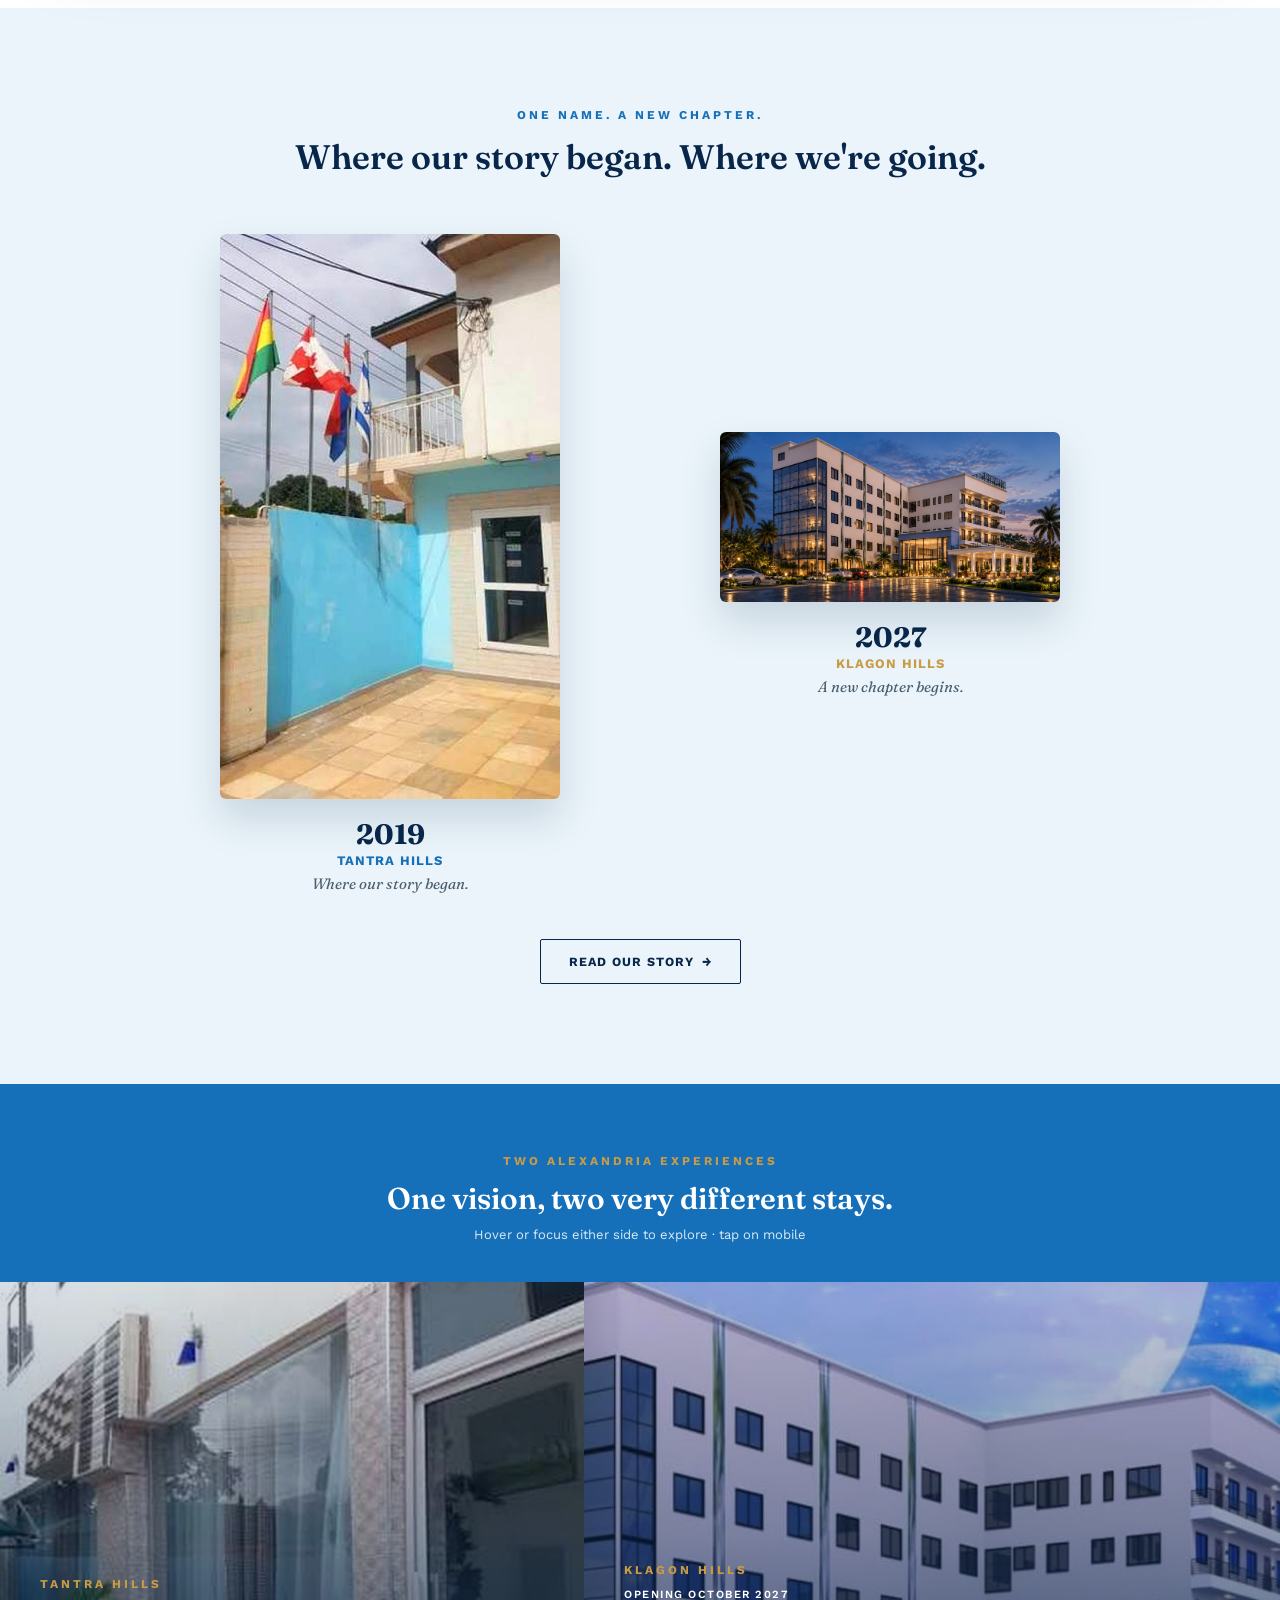
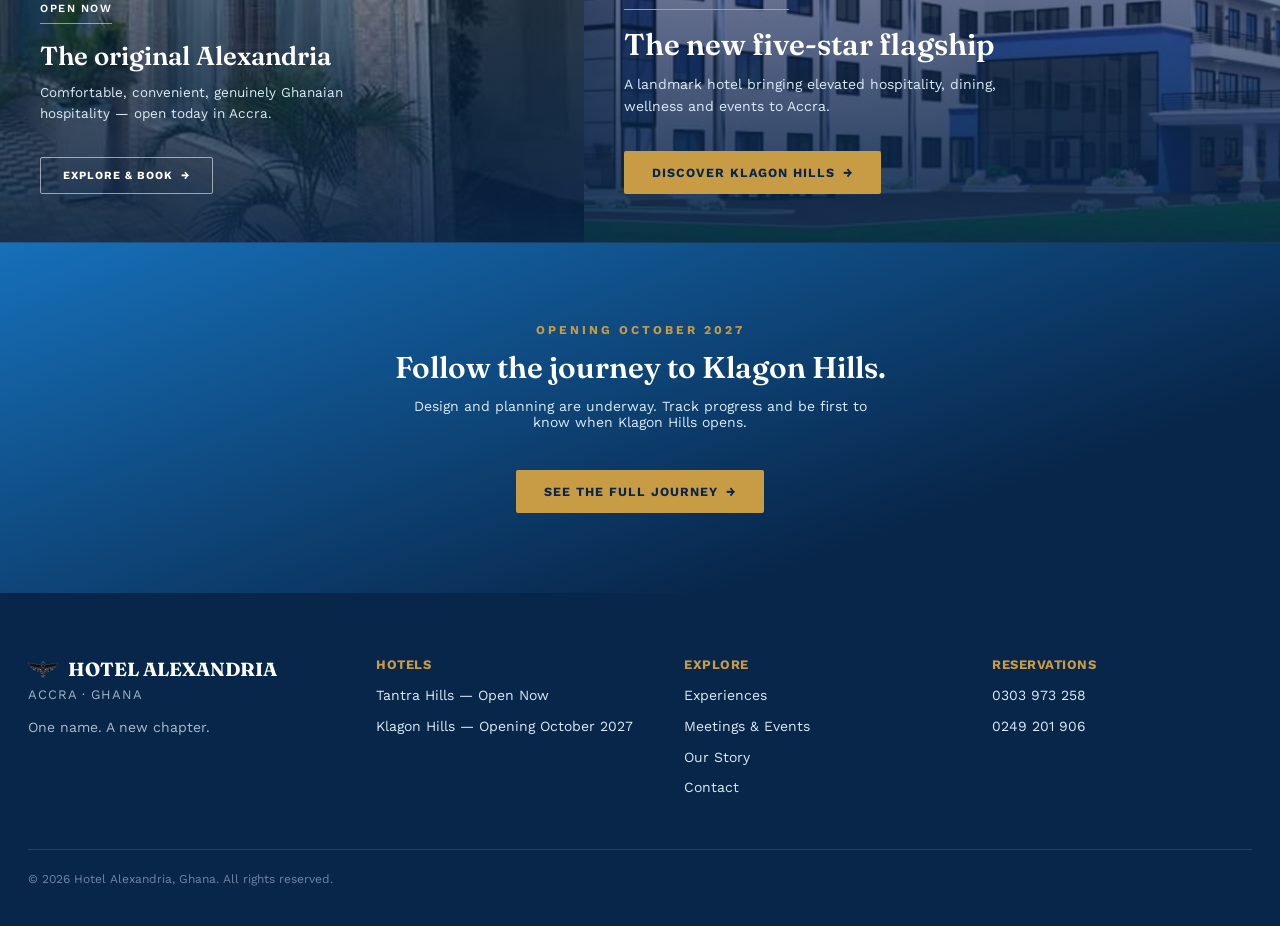
==== commit 174c09d0: "Fix hard seam where hero wave meets the blue section below The wave's solid front layer faded to a d" ====
--- a/index.html
+++ b/index.html
@@ -135,11 +135,7 @@
         </linearGradient>
         <linearGradient id="waveMid" x1="0" y1="0" x2="1" y2="1">
           <stop offset="0%" stop-color="#2C82C9"></stop>
-          <stop offset="100%" stop-color="#0E4A82"></stop>
-        </linearGradient>
-        <linearGradient id="waveFront" x1="0" y1="0" x2="1" y2="1">
-          <stop offset="0%" stop-color="#1670B9"></stop>
-          <stop offset="100%" stop-color="#083861"></stop>
+          <stop offset="100%" stop-color="#105A9B"></stop>
         </linearGradient>
         <filter id="goldGlow" x="-20%" y="-300%" width="140%" height="700%">
           <feGaussianBlur stdDeviation="4.5" result="blur"></feGaussianBlur>
@@ -151,7 +147,7 @@
       </defs>
       <path d="M0,130 C360,10 1080,230 1440,110 L1440,260 L0,260 Z" fill="url(#waveBack)" opacity="0.6"></path>
       <path d="M0,175 C420,55 1020,245 1440,155 L1440,260 L0,260 Z" fill="url(#waveMid)" opacity="0.85"></path>
-      <path d="M0,205 C480,85 960,260 1440,185 L1440,260 L0,260 Z" fill="url(#waveFront)"></path>
+      <path d="M0,205 C480,85 960,260 1440,185 L1440,260 L0,260 Z" fill="#1670B9"></path>
       <line x1="1020" y1="0" x2="1300" y2="260" stroke="#C89B45" stroke-width="1.25" opacity="0.28"></line>
       <line x1="1160" y1="0" x2="1440" y2="260" stroke="#C89B45" stroke-width="1.25" opacity="0.18"></line>
       <path d="M0,175 C420,55 1020,245 1440,155" fill="none" stroke="#C89B45" stroke-width="1.75" opacity="0.55"></path>
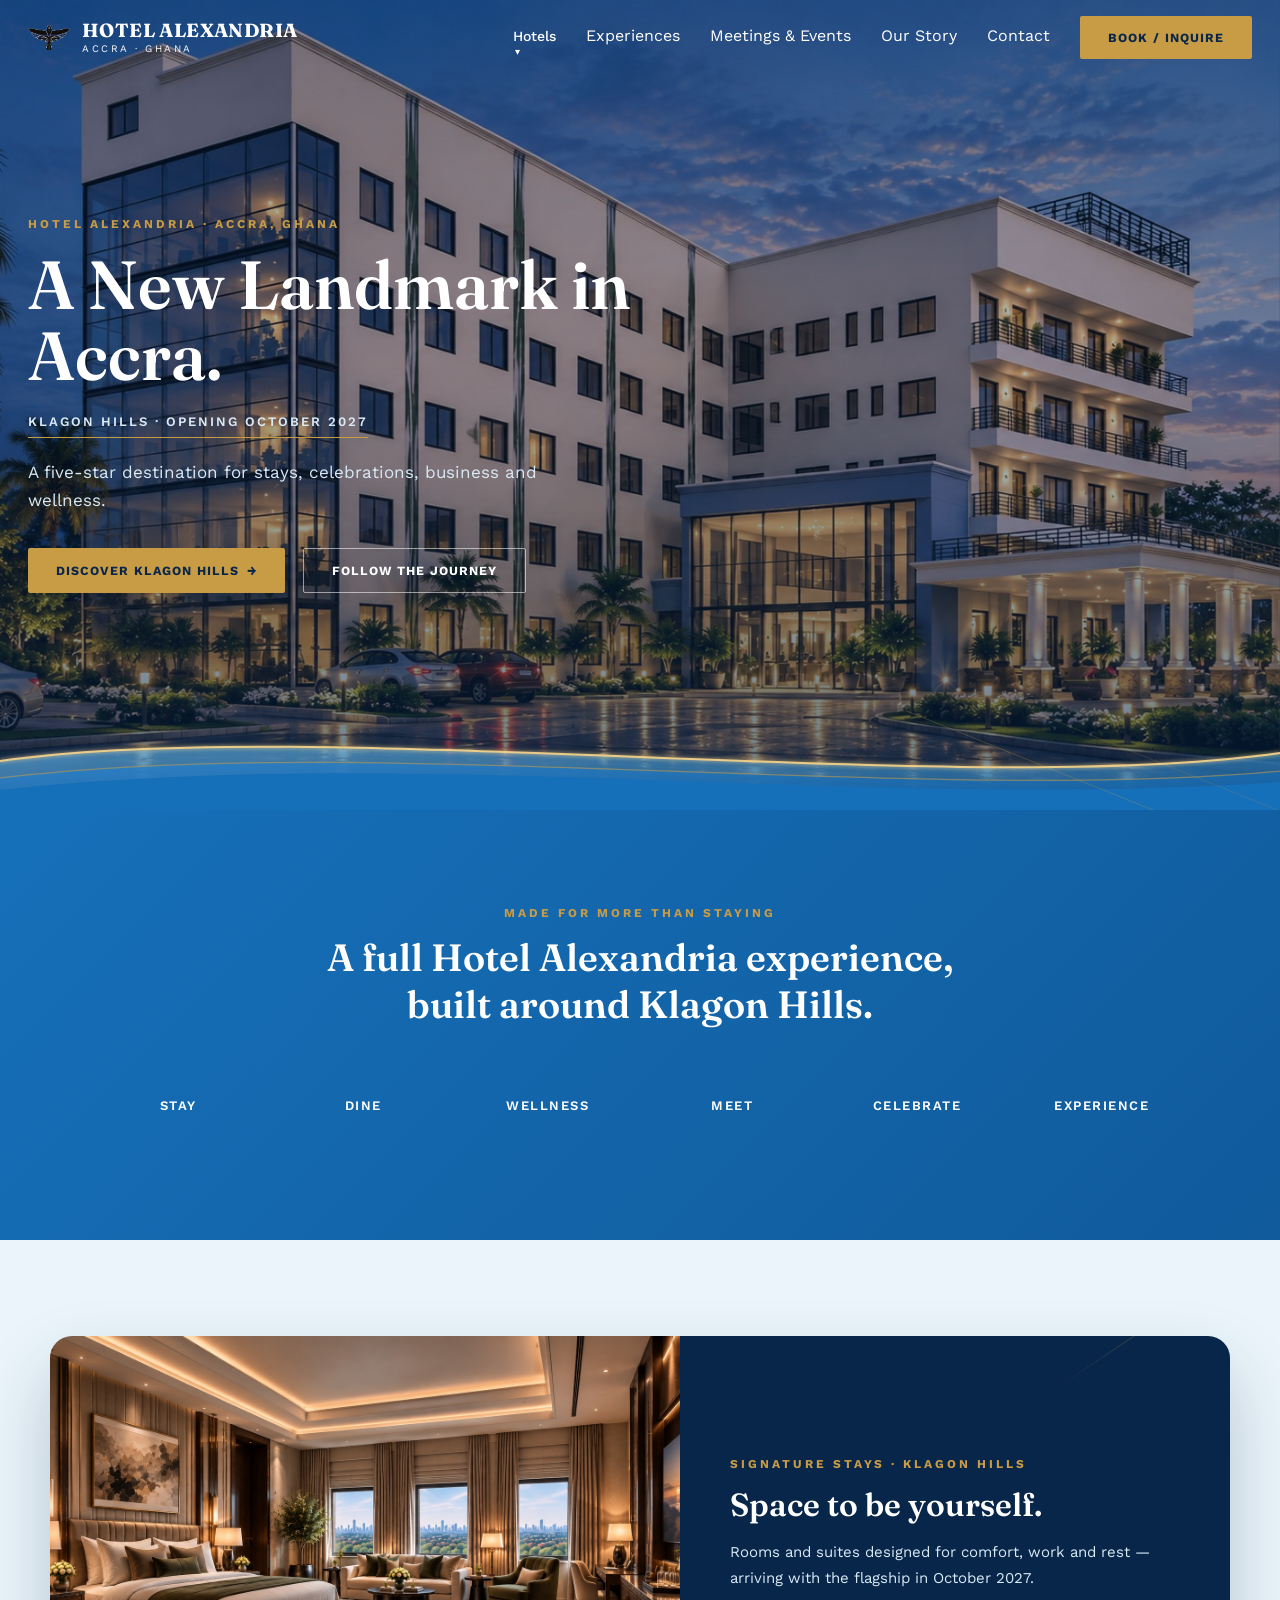
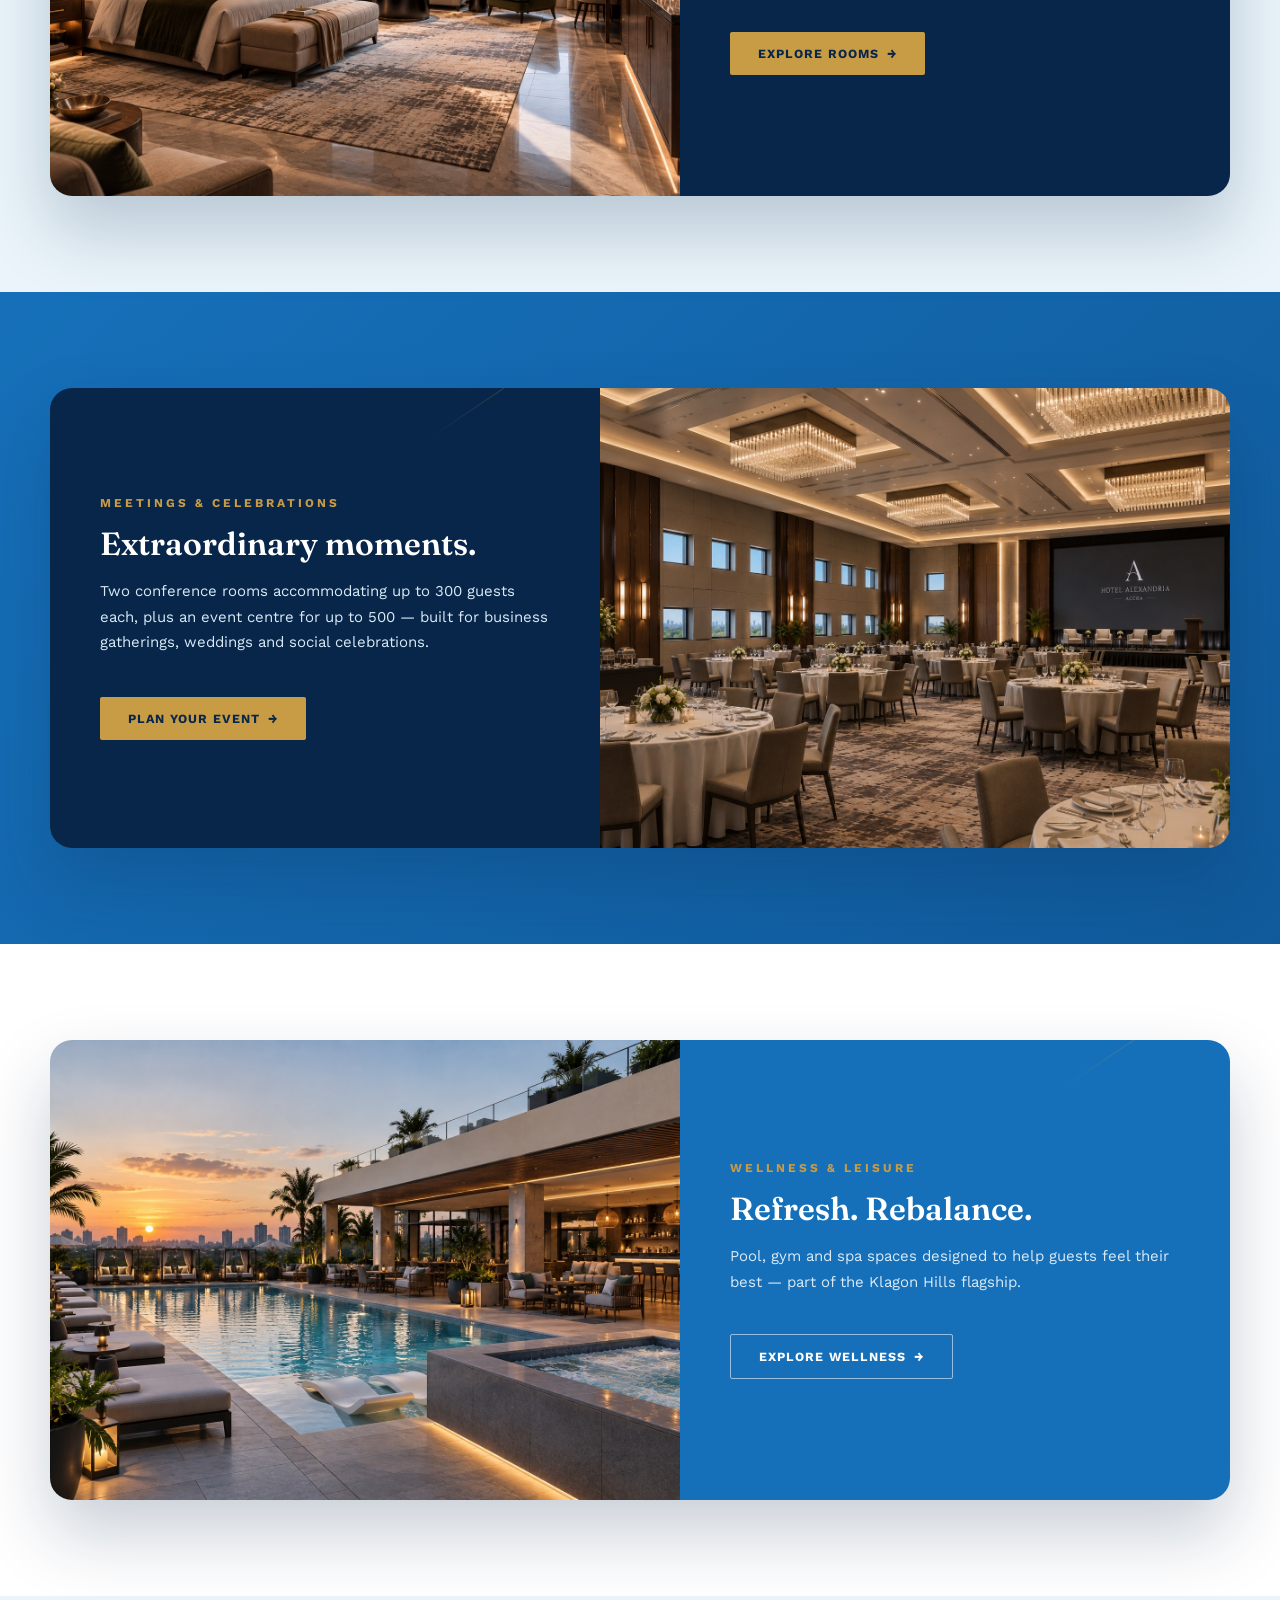
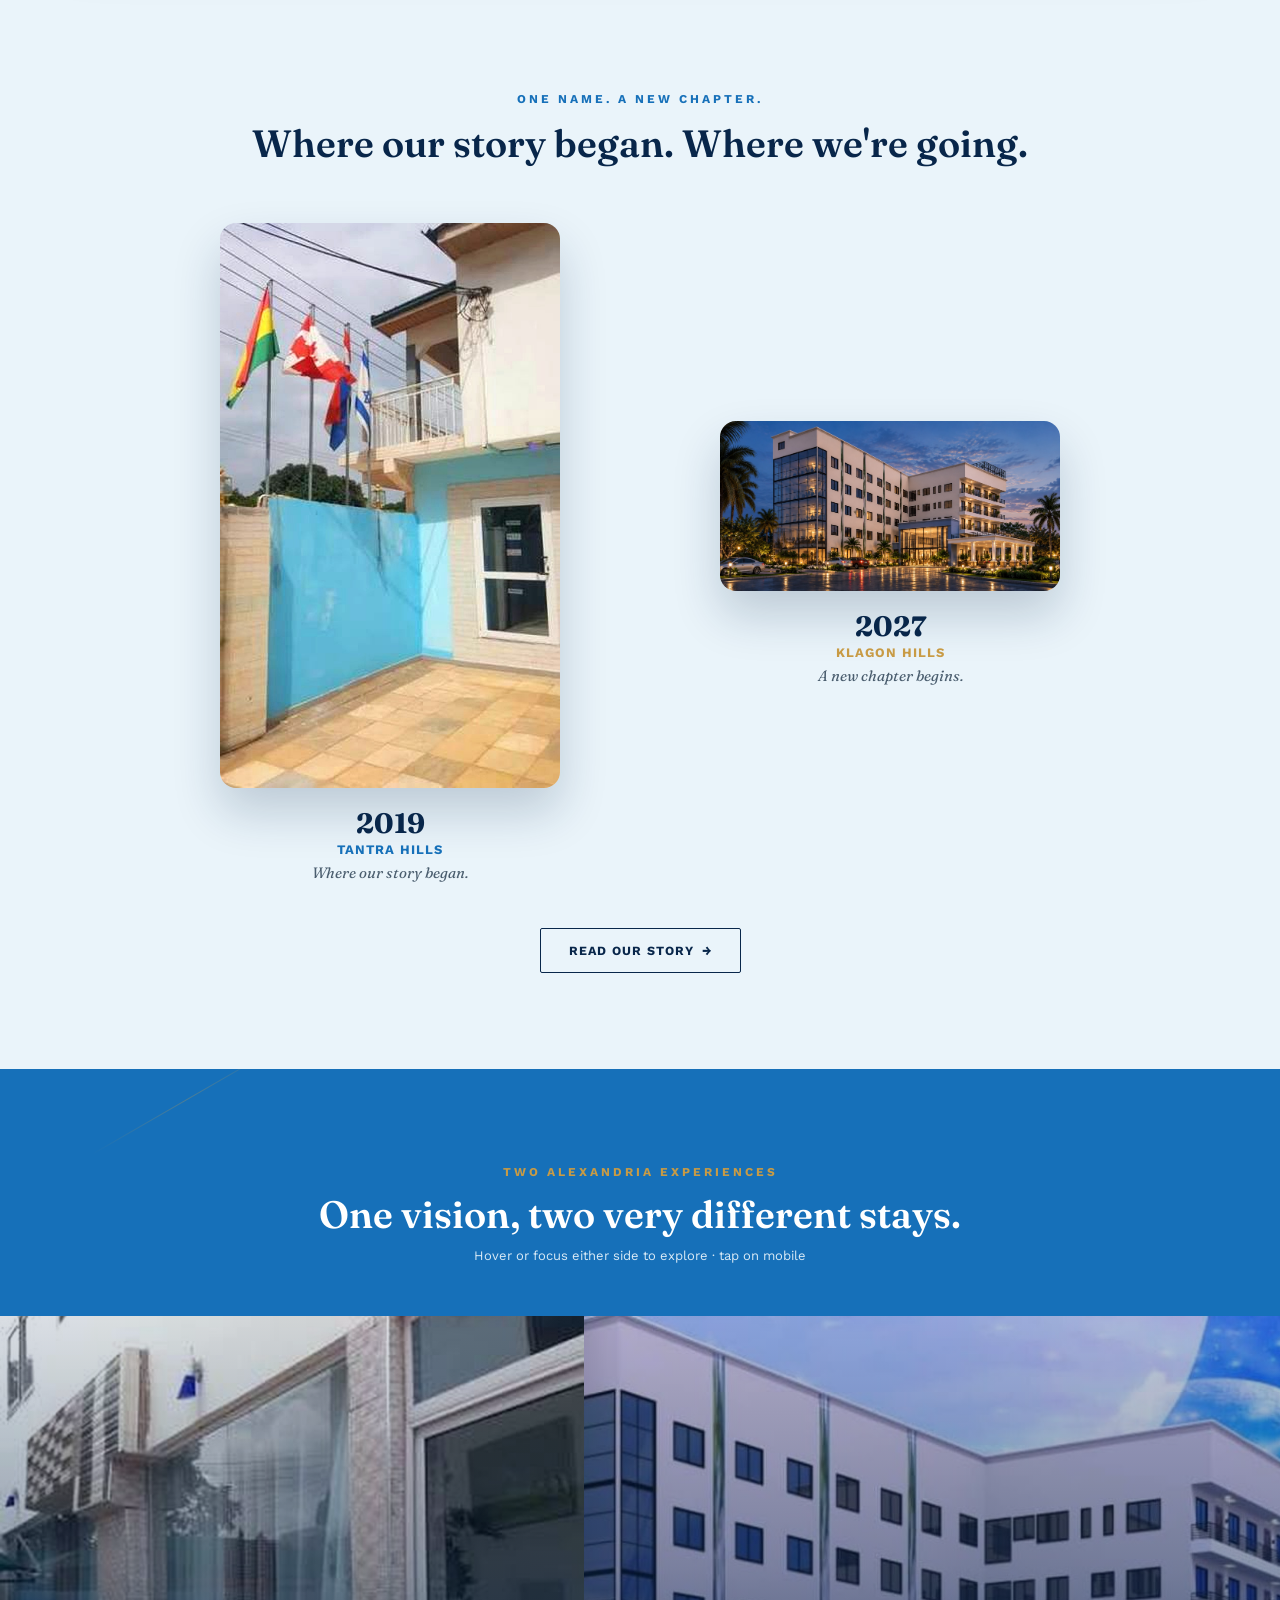
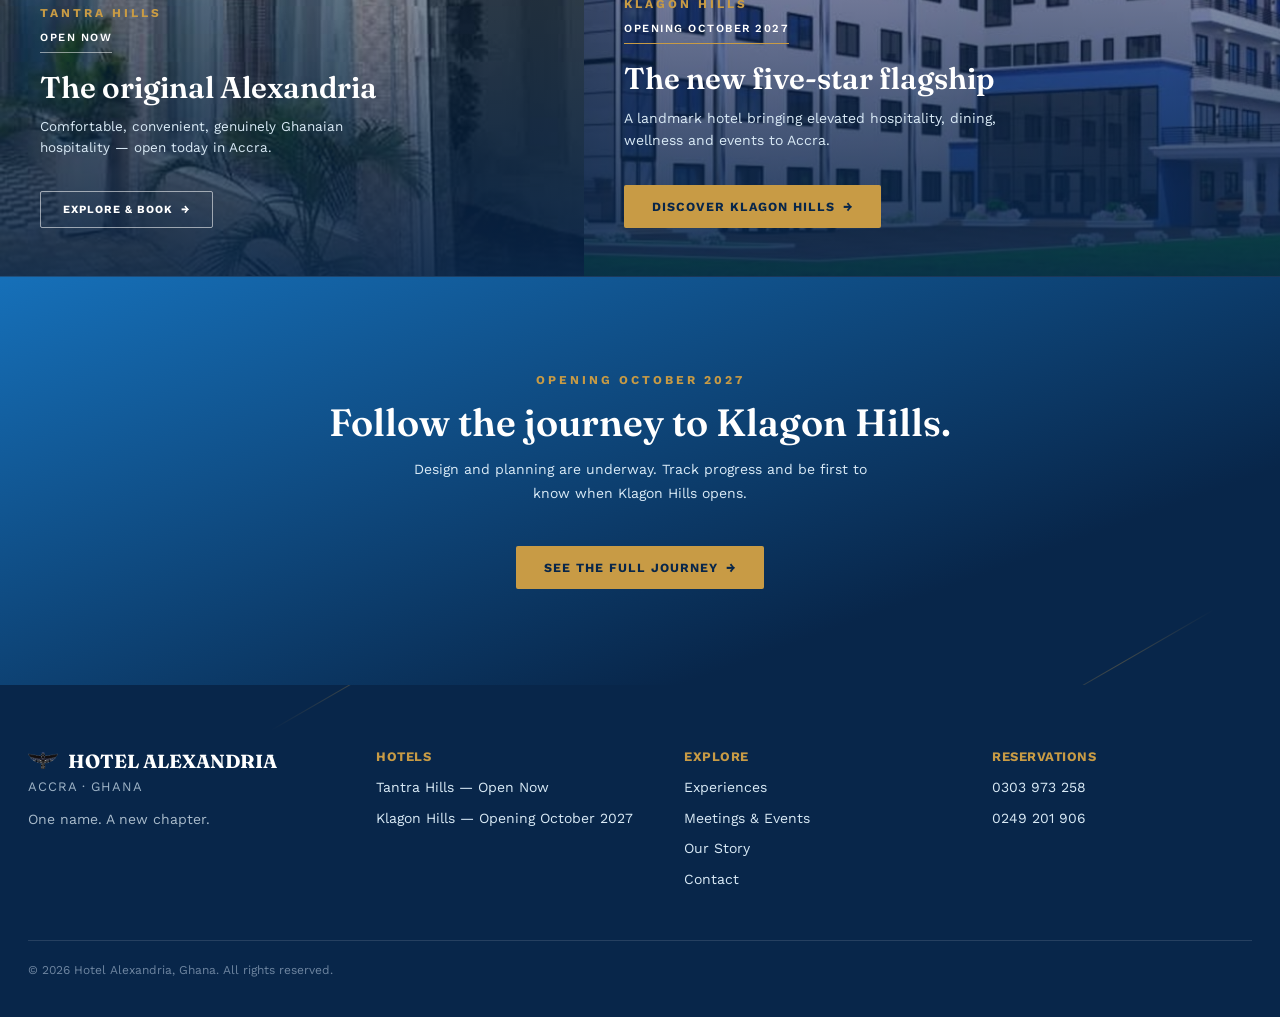
==== commit cd536851: "Redesign homepage as one cohesive visual journey Hero: reduced to 90vh (was 100vh) so the page breat" ====
--- a/index.html
+++ b/index.html
@@ -113,9 +113,9 @@
 </div>
 
 <!-- A. FULL-SCREEN KLAGON-LED HERO (scroll-linked cinematic reveal) -->
-<div class="hero-full hero-mask">
-  <img class="hero-bg" src="images/klagon-photoreal.jpg" alt="Hotel Alexandria, Klagon Hills — evening concept view">
-  <div class="hero-scrim hero-scrim-navy"></div>
+<div class="hero-full hero-mask" style="min-height: 90vh;">
+  <img class="hero-bg" src="images/klagon-photoreal.jpg" alt="Hotel Alexandria, Klagon Hills — evening concept view" style="object-position: center 42%;">
+  <div class="hero-scrim" style="background: linear-gradient(180deg, rgba(8,38,74,0.4) 0%, rgba(8,38,74,0.32) 45%, rgba(8,38,74,0.6) 100%);"></div>
   <div class="hero-content">
     <div class="eyebrow eyebrow-gold" style="margin-bottom: 18px;">HOTEL ALEXANDRIA &middot; ACCRA, GHANA</div>
     <h1 style="font-size: clamp(40px, 6vw, 68px); color: #FFFFFF; line-height: 1.05; max-width: 780px;">A New Landmark in Accra.</h1>
@@ -127,7 +127,7 @@
     </div>
   </div>
   <div class="hero-wave" aria-hidden="true">
-    <svg viewBox="0 0 1440 260" preserveAspectRatio="none">
+    <svg viewBox="0 0 1440 100" preserveAspectRatio="none">
       <defs>
         <linearGradient id="waveBack" x1="0" y1="0" x2="1" y2="1">
           <stop offset="0%" stop-color="#6BC0F5"></stop>
@@ -138,29 +138,29 @@
           <stop offset="100%" stop-color="#105A9B"></stop>
         </linearGradient>
         <filter id="goldGlow" x="-20%" y="-300%" width="140%" height="700%">
-          <feGaussianBlur stdDeviation="4.5" result="blur"></feGaussianBlur>
+          <feGaussianBlur stdDeviation="2" result="blur"></feGaussianBlur>
           <feMerge>
             <feMergeNode in="blur"></feMergeNode>
             <feMergeNode in="SourceGraphic"></feMergeNode>
           </feMerge>
         </filter>
       </defs>
-      <path d="M0,130 C360,10 1080,230 1440,110 L1440,260 L0,260 Z" fill="url(#waveBack)" opacity="0.6"></path>
-      <path d="M0,175 C420,55 1020,245 1440,155 L1440,260 L0,260 Z" fill="url(#waveMid)" opacity="0.85"></path>
-      <path d="M0,205 C480,85 960,260 1440,185 L1440,260 L0,260 Z" fill="#1670B9"></path>
-      <line x1="1020" y1="0" x2="1300" y2="260" stroke="#C89B45" stroke-width="1.25" opacity="0.28"></line>
-      <line x1="1160" y1="0" x2="1440" y2="260" stroke="#C89B45" stroke-width="1.25" opacity="0.18"></line>
-      <path d="M0,175 C420,55 1020,245 1440,155" fill="none" stroke="#C89B45" stroke-width="1.75" opacity="0.55"></path>
-      <path d="M0,130 C360,10 1080,230 1440,110" fill="none" stroke="#F4D28A" stroke-width="3.5" opacity="0.95" filter="url(#goldGlow)"></path>
+      <path d="M0,50 C360,4 1080,88 1440,42 L1440,100 L0,100 Z" fill="url(#waveBack)" opacity="0.6"></path>
+      <path d="M0,67 C420,21 1020,94 1440,60 L1440,100 L0,100 Z" fill="url(#waveMid)" opacity="0.85"></path>
+      <path d="M0,79 C480,33 960,100 1440,71 L1440,100 L0,100 Z" fill="#1670B9"></path>
+      <line x1="1020" y1="0" x2="1300" y2="100" stroke="#C89B45" stroke-width="1" opacity="0.28"></line>
+      <line x1="1160" y1="0" x2="1440" y2="100" stroke="#C89B45" stroke-width="1" opacity="0.18"></line>
+      <path d="M0,67 C420,21 1020,94 1440,60" fill="none" stroke="#C89B45" stroke-width="1.25" opacity="0.55"></path>
+      <path d="M0,50 C360,4 1080,88 1440,42" fill="none" stroke="#F4D28A" stroke-width="2" opacity="0.95" filter="url(#goldGlow)"></path>
     </svg>
   </div>
 </div>
 
 <!-- B. MADE FOR MORE THAN STAYING -->
-<div id="experiences" style="width: 100%; background: linear-gradient(135deg, #1670B9 0%, #105A9B 100%); padding: 90px 28px 70px; text-align: center;">
+<div id="experiences" style="width: 100%; background: linear-gradient(135deg, #1670B9 0%, #105A9B 100%); padding: 96px 28px; text-align: center;">
   <div class="reveal">
     <div class="eyebrow eyebrow-gold">MADE FOR MORE THAN STAYING</div>
-    <h2 style="font-size: clamp(26px, 3vw, 34px); color: #FFFFFF; margin-top: 14px; max-width: 640px; margin-left: auto; margin-right: auto;">A full Hotel Alexandria experience, built around Klagon Hills.</h2>
+    <h2 class="h2-section" style="color: #FFFFFF; margin-top: 14px; max-width: 640px; margin-left: auto; margin-right: auto;">A full Hotel Alexandria experience, built around Klagon Hills.</h2>
   </div>
   <div class="category-row reveal reveal-delay-1" style="max-width: 1100px; margin: 50px auto 0;">
     <div class="category-item"><div style="font-size: 13px; letter-spacing: 1.5px; color: #FFFFFF; font-weight: 600;">STAY</div><div class="cat-line"></div></div>
@@ -173,14 +173,14 @@
 </div>
 
 <!-- C. SIGNATURE STAYS -->
-<div style="width: 100%; background: #EAF4FA; padding: 90px 28px;">
+<div style="width: 100%; background: #EAF4FA; padding: 96px 28px;">
   <div class="luxury-card reveal">
     <div class="luxury-card-media">
       <img src="images/suite-luxury.jpg" alt="Klagon Hills, signature suite interior">
     </div>
     <div class="luxury-card-panel" style="background: #08264A;">
       <div class="eyebrow eyebrow-gold">SIGNATURE STAYS &middot; KLAGON HILLS</div>
-      <h2 style="font-size: clamp(28px, 3.4vw, 40px); color: #FFFFFF; margin-top: 14px;">Space to be yourself.</h2>
+      <h2 class="h2-card" style="color: #FFFFFF; margin-top: 14px;">Space to be yourself.</h2>
       <p style="font-size: 15px; color: #D9EAF6; margin-top: 16px; line-height: 1.7;">Rooms and suites designed for comfort, work and rest — arriving with the flagship in October 2027.</p>
       <a class="btn btn-gold" href="klagon-hills.html#stay" style="margin-top: 26px; align-self: flex-start;">Explore Rooms <span class="btn-arrow">&#8594;</span></a>
     </div>
@@ -188,11 +188,11 @@
 </div>
 
 <!-- D. MEETINGS & CELEBRATIONS -->
-<div style="width: 100%; background: linear-gradient(135deg, #1670B9 0%, #105A9B 100%); padding: 90px 28px;">
+<div style="width: 100%; background: linear-gradient(135deg, #1670B9 0%, #105A9B 100%); padding: 96px 28px;">
   <div class="luxury-card reveal">
     <div class="luxury-card-panel" style="background: #08264A;">
       <div class="eyebrow eyebrow-gold">MEETINGS &amp; CELEBRATIONS</div>
-      <h2 style="font-size: clamp(28px, 3.4vw, 40px); color: #FFFFFF; margin-top: 14px;">Extraordinary moments.</h2>
+      <h2 class="h2-card" style="color: #FFFFFF; margin-top: 14px;">Extraordinary moments.</h2>
       <p style="font-size: 15px; color: #D9EAF6; margin-top: 16px; line-height: 1.7;">Two conference rooms accommodating up to 300 guests each, plus an event centre for up to 500 — built for business gatherings, weddings and social celebrations.</p>
       <a class="btn btn-gold" href="klagon-hills.html#meetings" style="margin-top: 26px; align-self: flex-start;">Plan Your Event <span class="btn-arrow">&#8594;</span></a>
     </div>
@@ -203,14 +203,14 @@
 </div>
 
 <!-- E. WELLNESS -->
-<div style="width: 100%; background: #FFFFFF; padding: 90px 28px;">
+<div style="width: 100%; background: #FFFFFF; padding: 96px 28px;">
   <div class="luxury-card reveal">
     <div class="luxury-card-media">
       <img src="images/rooftop-pool.jpg" alt="Klagon Hills, rooftop pool and lounge at sunset">
     </div>
     <div class="luxury-card-panel" style="background: #1670B9;">
       <div class="eyebrow eyebrow-gold">WELLNESS &amp; LEISURE</div>
-      <h2 style="font-size: clamp(28px, 3.4vw, 40px); color: #FFFFFF; margin-top: 14px;">Refresh. Rebalance.</h2>
+      <h2 class="h2-card" style="color: #FFFFFF; margin-top: 14px;">Refresh. Rebalance.</h2>
       <p style="font-size: 15px; color: #D9EAF6; margin-top: 16px; line-height: 1.7;">Pool, gym and spa spaces designed to help guests feel their best — part of the Klagon Hills flagship.</p>
       <a class="btn btn-line" href="klagon-hills.html#wellness" style="margin-top: 24px; align-self: flex-start;">Explore Wellness <span class="btn-arrow">&#8594;</span></a>
     </div>
@@ -218,15 +218,15 @@
 </div>
 
 <!-- F. THE HOTEL ALEXANDRIA STORY -->
-<div style="width: 100%; background: #EAF4FA; padding: 100px 28px;">
+<div style="width: 100%; background: #EAF4FA; padding: 96px 28px;">
   <div style="max-width: 1000px; margin: 0 auto; text-align: center;">
     <div class="reveal">
     <div class="eyebrow eyebrow-blue">ONE NAME. A NEW CHAPTER.</div>
-    <h2 style="font-size: clamp(26px, 3vw, 34px); color: #08264A; margin-top: 14px;">Where our story began. Where we're going.</h2>
+    <h2 class="h2-section" style="color: #08264A; margin-top: 14px;">Where our story began. Where we're going.</h2>
     </div>
     <div class="story-timeline" style="margin-top: 56px;">
       <div class="story-node reveal">
-        <div class="lift img-zoom" style="border-radius: 6px; overflow: hidden; max-width: 340px; margin: 0 auto; box-shadow: 0 20px 40px rgba(8,38,74,0.15);">
+        <div class="lift img-zoom" style="border-radius: 16px; overflow: hidden; max-width: 340px; margin: 0 auto; box-shadow: 0 24px 48px rgba(8,38,74,0.2);">
           <img src="images/exterior_flags.jpg" alt="Tantra Hills, 2019">
         </div>
         <div style="font-family: 'Fraunces', serif; font-size: 28px; color: #08264A; font-weight: 700; margin-top: 18px;">2019</div>
@@ -235,7 +235,7 @@
       </div>
       <div class="story-connector" style="display: none;"></div>
       <div class="story-node reveal reveal-delay-1">
-        <div class="lift img-zoom" style="border-radius: 6px; overflow: hidden; max-width: 340px; margin: 0 auto; box-shadow: 0 20px 40px rgba(8,38,74,0.15);">
+        <div class="lift img-zoom" style="border-radius: 16px; overflow: hidden; max-width: 340px; margin: 0 auto; box-shadow: 0 24px 48px rgba(8,38,74,0.2);">
           <img src="images/klagon-photoreal.jpg" alt="Klagon Hills, 2027 concept view">
         </div>
         <div style="font-family: 'Fraunces', serif; font-size: 28px; color: #08264A; font-weight: 700; margin-top: 18px;">2027</div>
@@ -248,10 +248,11 @@
 </div>
 
 <!-- G. TWO ALEXANDRIA EXPERIENCES (reinvented hover interaction) -->
-<div style="width: 100%; background: #1670B9; padding: 70px 0 0; text-align: center;">
+<div style="width: 100%; background: #1670B9; padding: 96px 0 0; text-align: center; position: relative; overflow: hidden;">
+  <div class="geo-line" style="top: 30px; left: 6%; transform: rotate(-30deg);"></div>
   <div class="reveal">
   <div class="eyebrow eyebrow-gold">TWO ALEXANDRIA EXPERIENCES</div>
-  <h2 style="font-size: clamp(24px, 3vw, 30px); color: #FFFFFF; margin-top: 12px;">One vision, two very different stays.</h2>
+  <h2 class="h2-section" style="color: #FFFFFF; margin-top: 12px;">One vision, two very different stays.</h2>
   <p style="font-size: 13px; color: #D9EAF6; margin-top: 10px;">Hover or focus either side to explore &middot; tap on mobile</p>
   </div>
 </div>
@@ -262,7 +263,7 @@
     <div style="position: relative; z-index: 3; padding: 48px 40px;">
       <div class="eyebrow eyebrow-gold" style="margin-bottom: 6px;">TANTRA HILLS</div>
       <div style="font-size: 11px; letter-spacing: 1.5px; color: #FFFFFF; font-weight: 600; padding-bottom: 8px; border-bottom: 1px solid rgba(255,255,255,0.5); display: inline-block; margin-bottom: 16px;">OPEN NOW</div>
-      <h3 style="font-size: 26px; color: #FFFFFF; font-weight: 600;">The original Alexandria</h3>
+      <h3 class="h3-panel" style="color: #FFFFFF; font-weight: 600;">The original Alexandria</h3>
       <p style="font-size: 13.5px; color: #D9EAF6; margin-top: 10px; max-width: 320px; line-height: 1.55;">Comfortable, convenient, genuinely Ghanaian hospitality — open today in Accra.</p>
       <a class="btn btn-line" href="tantra-hills.html" style="margin-top: 20px; padding: 11px 22px; font-size: 11px;">Explore &amp; Book <span class="btn-arrow">&#8594;</span></a>
     </div>
@@ -273,7 +274,7 @@
     <div style="position: relative; z-index: 3; padding: 48px 40px;">
       <div class="eyebrow eyebrow-gold" style="margin-bottom: 6px;">KLAGON HILLS</div>
       <div style="font-size: 11px; letter-spacing: 1.5px; color: #FFFFFF; font-weight: 600; padding-bottom: 8px; border-bottom: 1px solid #C89B45; display: inline-block; margin-bottom: 16px;">OPENING OCTOBER 2027</div>
-      <h3 style="font-size: 30px; color: #FFFFFF; font-weight: 600;">The new five-star flagship</h3>
+      <h3 class="h3-panel" style="color: #FFFFFF; font-weight: 600;">The new five-star flagship</h3>
       <p style="font-size: 14px; color: #D9EAF6; margin-top: 10px; max-width: 380px; line-height: 1.6;">A landmark hotel bringing elevated hospitality, dining, wellness and events to Accra.</p>
       <a class="btn btn-gold" href="klagon-hills.html" style="margin-top: 20px;">Discover Klagon Hills <span class="btn-arrow">&#8594;</span></a>
     </div>
@@ -281,17 +282,19 @@
 </div>
 
 <!-- H. OPENING / FOLLOW THE JOURNEY -->
-<div id="progress" style="width: 100%; background: linear-gradient(160deg, #1670B9 0%, #08264A 75%); padding: 80px 28px; text-align: center; border-top: 1px solid rgba(255,255,255,0.08);">
+<div id="progress" style="width: 100%; background: linear-gradient(160deg, #1670B9 0%, #08264A 75%); padding: 96px 28px; text-align: center; border-top: 1px solid rgba(255,255,255,0.08); position: relative; overflow: hidden;">
+  <div class="geo-line" style="bottom: 20px; right: 4%; transform: rotate(-30deg);"></div>
   <div class="reveal">
   <div class="eyebrow eyebrow-gold">OPENING OCTOBER 2027</div>
-  <h2 style="font-size: clamp(24px, 3vw, 30px); color: #FFFFFF; margin-top: 12px;">Follow the journey to Klagon Hills.</h2>
-  <p style="font-size: 14px; color: #D9EAF6; margin-top: 12px; max-width: 460px; margin-left: auto; margin-right: auto;">Design and planning are underway. Track progress and be first to know when Klagon Hills opens.</p>
+  <h2 class="h2-section" style="color: #FFFFFF; margin-top: 12px;">Follow the journey to Klagon Hills.</h2>
+  <p style="font-size: 14px; color: #D9EAF6; margin-top: 12px; max-width: 460px; margin-left: auto; margin-right: auto; line-height: 1.7;">Design and planning are underway. Track progress and be first to know when Klagon Hills opens.</p>
   <a class="btn btn-gold" href="klagon-hills.html#progress" style="margin-top: 26px;">See the Full Journey <span class="btn-arrow">&#8594;</span></a>
   </div>
 </div>
 
 
-<footer style="width: 100%; background: #08264A; padding: 64px 28px 40px; color: #FFFFFF;">
+<footer style="width: 100%; background: #08264A; padding: 64px 28px 40px; color: #FFFFFF; position: relative; overflow: hidden;">
+    <div class="geo-line" style="top: -10px; left: 20%; transform: rotate(-30deg);"></div>
     <div style="max-width: 1320px; margin: 0 auto;">
       <div style="display: flex; flex-wrap: wrap; gap: 48px; justify-content: space-between;">
         <div style="flex: 1 1 260px;">
--- a/css/style.css
+++ b/css/style.css
@@ -38,6 +38,14 @@
 .eyebrow { font-size: 12px; letter-spacing: 3px; font-weight: 700; text-transform: uppercase; }
 .eyebrow-gold { color: var(--gold); }
 .eyebrow-blue { color: var(--blue); }
+
+/* Shared type scale — keeps section/card/panel headings consistent site-wide */
+.h2-section { font-size: clamp(28px, 3.2vw, 38px); }
+.h2-card { font-size: clamp(24px, 2.6vw, 32px); }
+.h3-panel { font-size: clamp(24px, 2.4vw, 30px); }
+
+/* Recurring geometric line accent — thin diagonal gold thread, echoes the hero wave motif */
+.geo-line { position: absolute; width: 220px; height: 1px; background: linear-gradient(90deg, transparent, var(--gold) 50%, transparent); opacity: 0.3; pointer-events: none; }
 
 .nav-link { position: relative; padding-bottom: 4px; }
 .nav-link::after { content: ''; position: absolute; left: 0; bottom: 0; width: 0%; height: 1.5px; background: var(--gold); transition: width 0.3s ease; }
@@ -129,8 +137,8 @@
 .hero-content { position: relative; z-index: 3; max-width: 1320px; margin: 0 auto; padding: 0 28px; width: 100%; }
 
 .hero-wave { position: absolute; left: 0; right: 0; bottom: -1px; z-index: 3; line-height: 0; pointer-events: none; }
-.hero-wave svg { display: block; width: 100%; height: 260px; }
-@media (max-width: 700px) { .hero-wave svg { height: 140px; } }
+.hero-wave svg { display: block; width: 100%; height: 100px; }
+@media (max-width: 700px) { .hero-wave svg { height: 55px; } }
 
 .bg-parallax { background-attachment: fixed; background-size: cover; background-position: center; }
 .bg-klagon-1 { background-image: url(images/render3_rot_cw.jpg); }
@@ -146,7 +154,8 @@
 .luxury-card { max-width: 1180px; margin: 0 auto; display: flex; flex-wrap: wrap; align-items: stretch; border-radius: 22px; overflow: hidden; box-shadow: 0 34px 70px rgba(8,38,74,0.22); }
 .luxury-card-media { flex: 1 1 460px; min-height: 460px; position: relative; }
 .luxury-card-media img { position: absolute; inset: 0; width: 100%; height: 100%; object-fit: cover; }
-.luxury-card-panel { flex: 1 1 380px; padding: 56px 50px; display: flex; flex-direction: column; justify-content: center; text-align: left; }
+.luxury-card-panel { position: relative; overflow: hidden; flex: 1 1 380px; padding: 56px 50px; display: flex; flex-direction: column; justify-content: center; text-align: left; }
+.luxury-card-panel::after { content: ''; position: absolute; top: -18px; right: -50px; width: 240px; height: 1px; background: linear-gradient(90deg, transparent, var(--gold) 50%, transparent); transform: rotate(-34deg); opacity: 0.3; }
 @media (max-width: 700px) {
   .luxury-card-media { min-height: 300px; }
   .luxury-card-panel { padding: 40px 28px; }
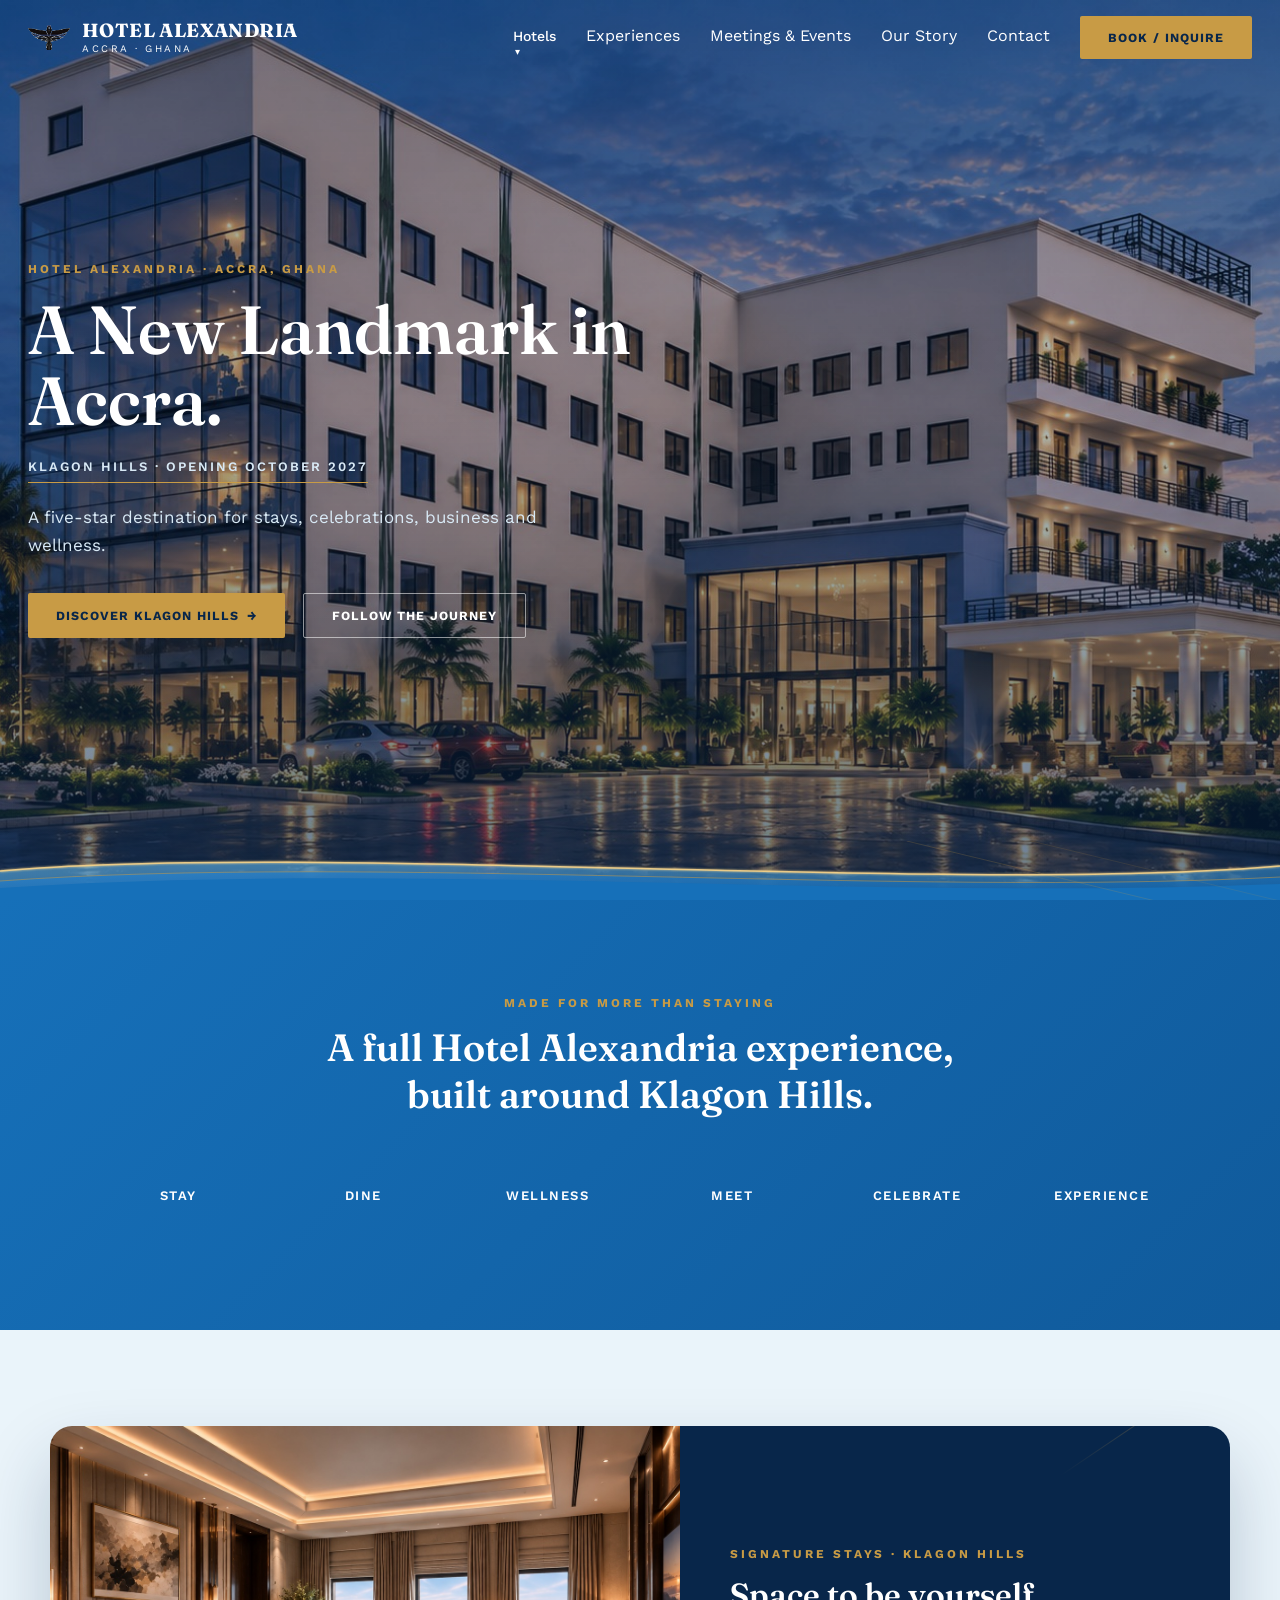
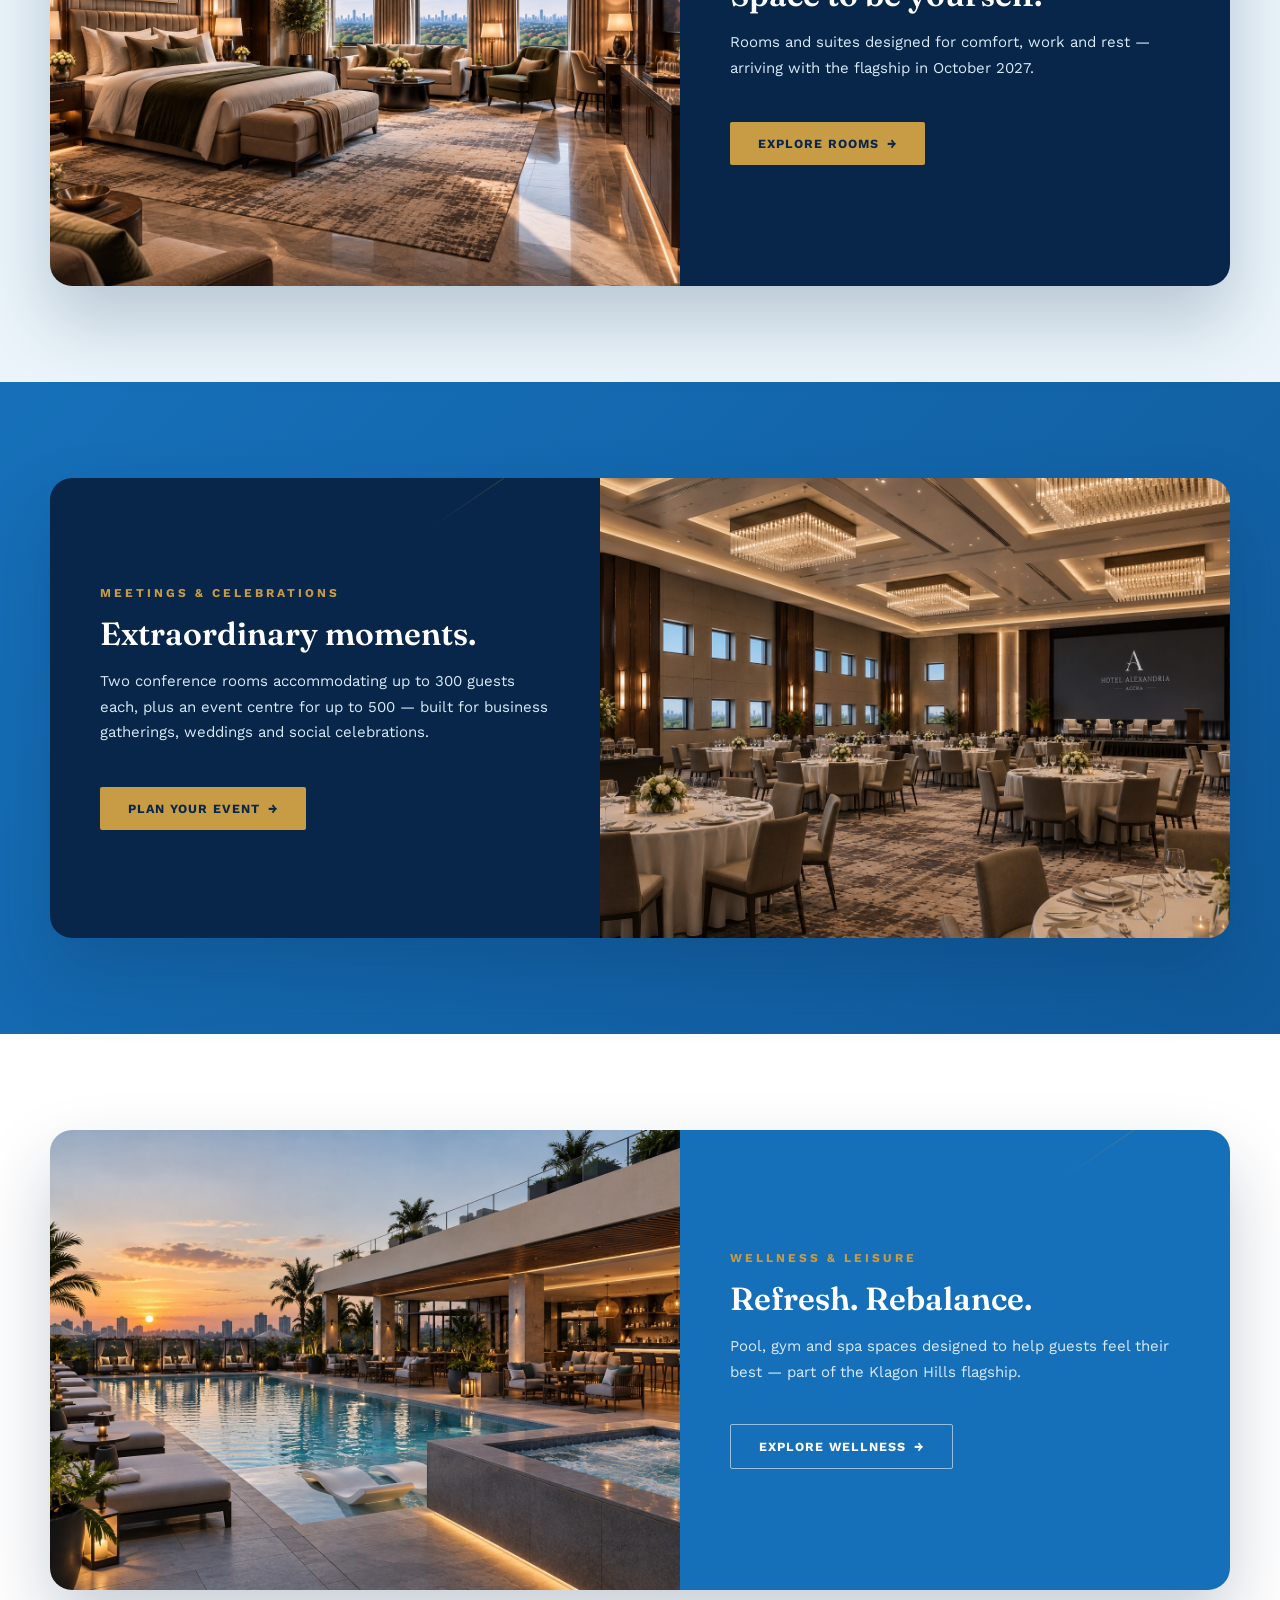
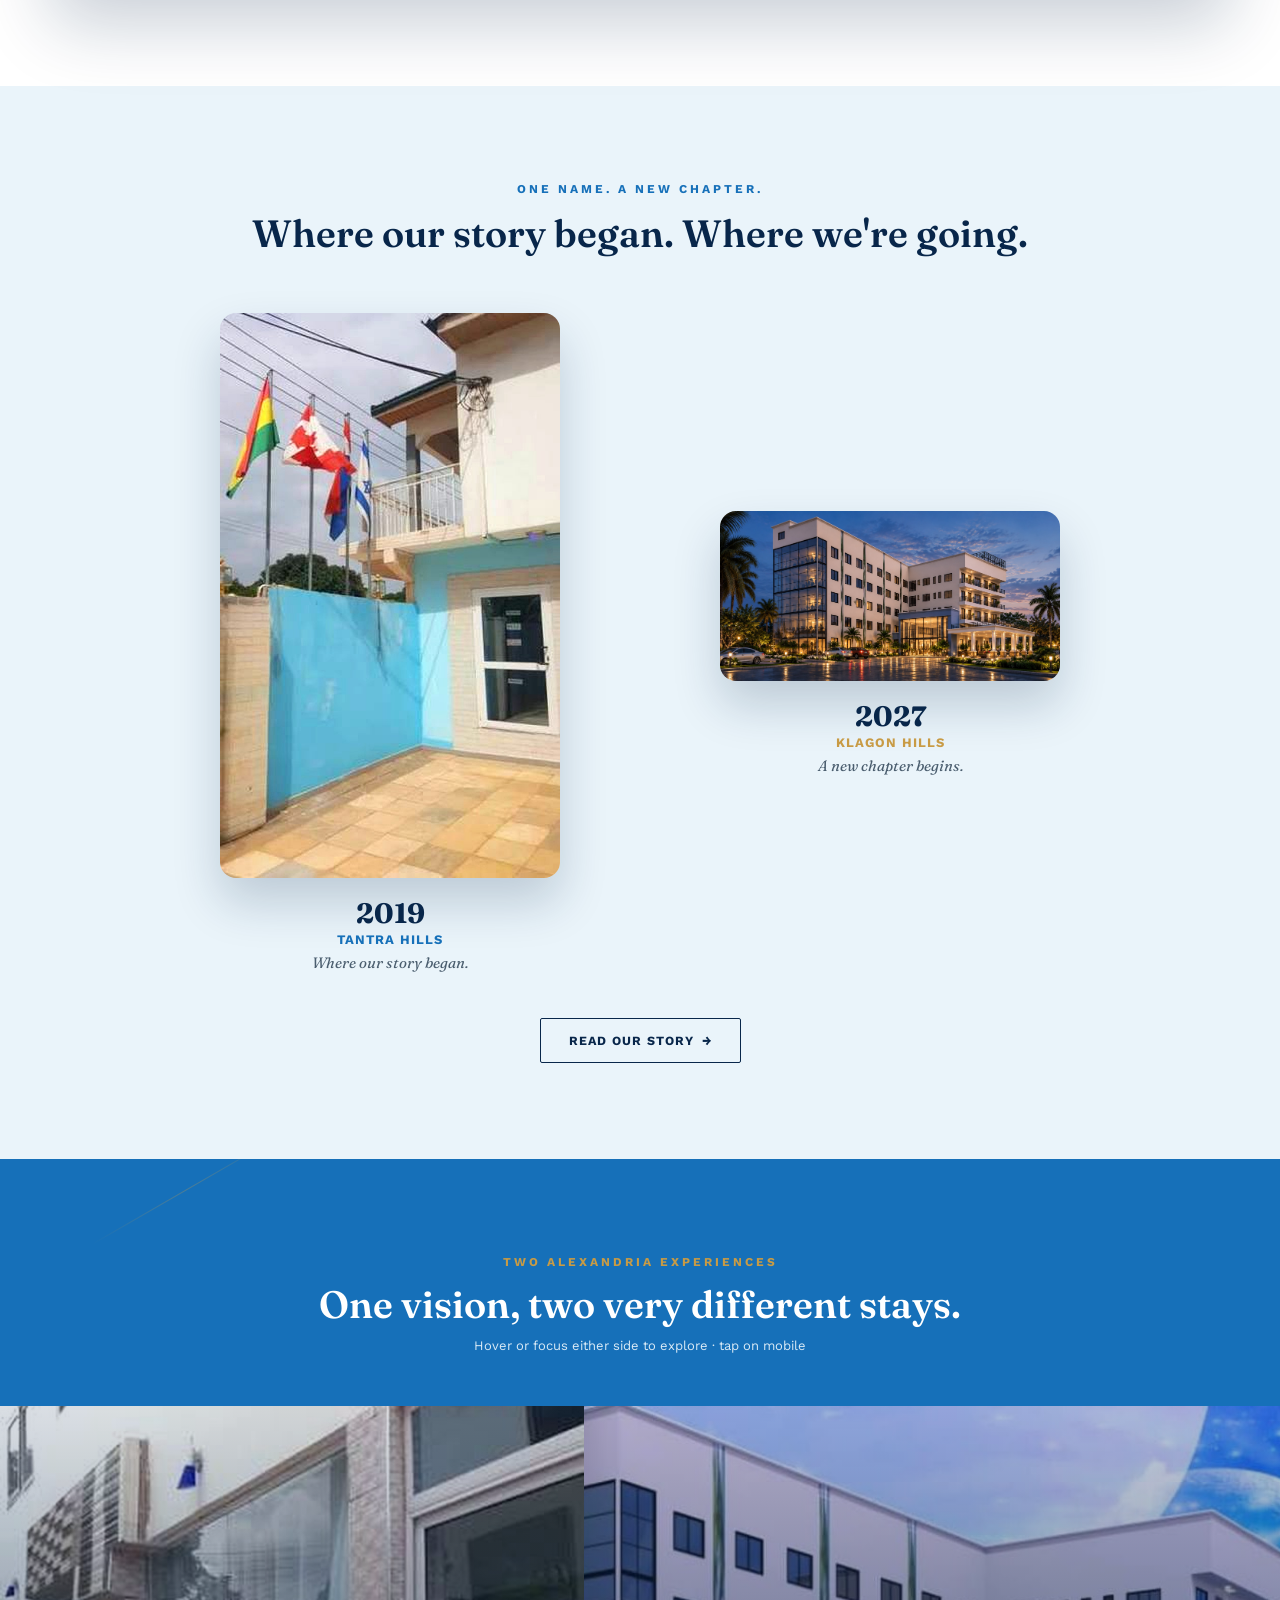
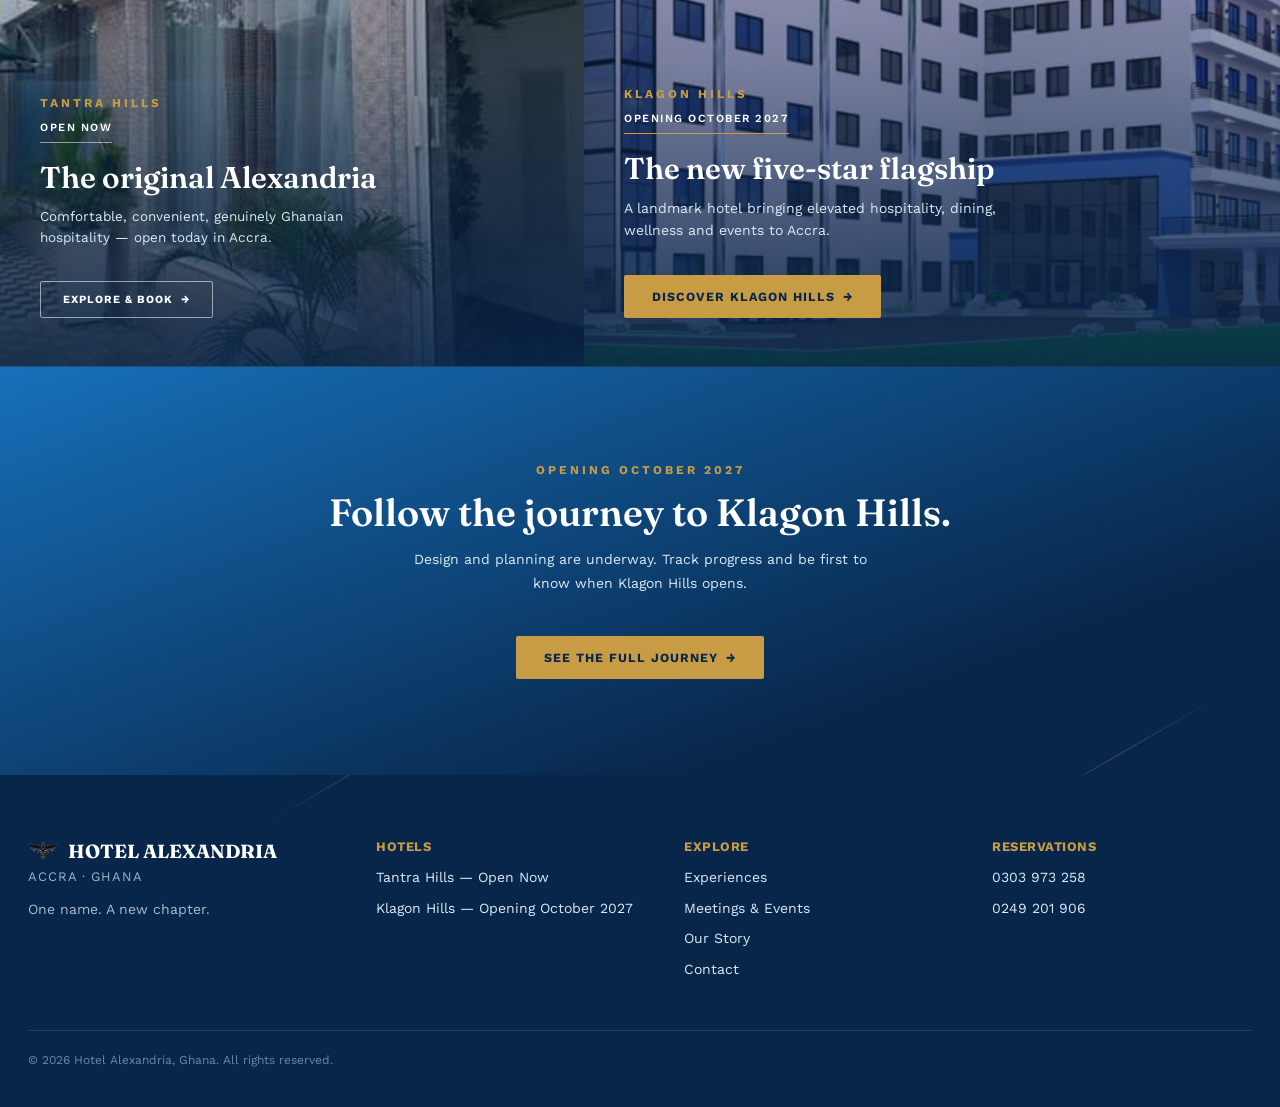
==== commit cc8e0015: "Give the hero more screen and push the wave further down Hero back to full 100vh (was 90vh) so the e" ====
--- a/index.html
+++ b/index.html
@@ -113,7 +113,7 @@
 </div>
 
 <!-- A. FULL-SCREEN KLAGON-LED HERO (scroll-linked cinematic reveal) -->
-<div class="hero-full hero-mask" style="min-height: 90vh;">
+<div class="hero-full hero-mask" style="min-height: 100vh;">
   <img class="hero-bg" src="images/klagon-photoreal.jpg" alt="Hotel Alexandria, Klagon Hills — evening concept view" style="object-position: center 42%;">
   <div class="hero-scrim" style="background: linear-gradient(180deg, rgba(8,38,74,0.4) 0%, rgba(8,38,74,0.32) 45%, rgba(8,38,74,0.6) 100%);"></div>
   <div class="hero-content">
@@ -127,7 +127,7 @@
     </div>
   </div>
   <div class="hero-wave" aria-hidden="true">
-    <svg viewBox="0 0 1440 100" preserveAspectRatio="none">
+    <svg viewBox="0 0 1440 60" preserveAspectRatio="none">
       <defs>
         <linearGradient id="waveBack" x1="0" y1="0" x2="1" y2="1">
           <stop offset="0%" stop-color="#6BC0F5"></stop>
@@ -138,20 +138,20 @@
           <stop offset="100%" stop-color="#105A9B"></stop>
         </linearGradient>
         <filter id="goldGlow" x="-20%" y="-300%" width="140%" height="700%">
-          <feGaussianBlur stdDeviation="2" result="blur"></feGaussianBlur>
+          <feGaussianBlur stdDeviation="1.3" result="blur"></feGaussianBlur>
           <feMerge>
             <feMergeNode in="blur"></feMergeNode>
             <feMergeNode in="SourceGraphic"></feMergeNode>
           </feMerge>
         </filter>
       </defs>
-      <path d="M0,50 C360,4 1080,88 1440,42 L1440,100 L0,100 Z" fill="url(#waveBack)" opacity="0.6"></path>
-      <path d="M0,67 C420,21 1020,94 1440,60 L1440,100 L0,100 Z" fill="url(#waveMid)" opacity="0.85"></path>
-      <path d="M0,79 C480,33 960,100 1440,71 L1440,100 L0,100 Z" fill="#1670B9"></path>
-      <line x1="1020" y1="0" x2="1300" y2="100" stroke="#C89B45" stroke-width="1" opacity="0.28"></line>
-      <line x1="1160" y1="0" x2="1440" y2="100" stroke="#C89B45" stroke-width="1" opacity="0.18"></line>
-      <path d="M0,67 C420,21 1020,94 1440,60" fill="none" stroke="#C89B45" stroke-width="1.25" opacity="0.55"></path>
-      <path d="M0,50 C360,4 1080,88 1440,42" fill="none" stroke="#F4D28A" stroke-width="2" opacity="0.95" filter="url(#goldGlow)"></path>
+      <path d="M0,30 C360,2 1080,53 1440,25 L1440,60 L0,60 Z" fill="url(#waveBack)" opacity="0.6"></path>
+      <path d="M0,40 C420,13 1020,56 1440,36 L1440,60 L0,60 Z" fill="url(#waveMid)" opacity="0.85"></path>
+      <path d="M0,47 C480,20 960,60 1440,43 L1440,60 L0,60 Z" fill="#1670B9"></path>
+      <line x1="1020" y1="0" x2="1300" y2="60" stroke="#C89B45" stroke-width="0.75" opacity="0.28"></line>
+      <line x1="1160" y1="0" x2="1440" y2="60" stroke="#C89B45" stroke-width="0.75" opacity="0.18"></line>
+      <path d="M0,40 C420,13 1020,56 1440,36" fill="none" stroke="#C89B45" stroke-width="1" opacity="0.55"></path>
+      <path d="M0,30 C360,2 1080,53 1440,25" fill="none" stroke="#F4D28A" stroke-width="1.5" opacity="0.95" filter="url(#goldGlow)"></path>
     </svg>
   </div>
 </div>
--- a/css/style.css
+++ b/css/style.css
@@ -137,8 +137,8 @@
 .hero-content { position: relative; z-index: 3; max-width: 1320px; margin: 0 auto; padding: 0 28px; width: 100%; }
 
 .hero-wave { position: absolute; left: 0; right: 0; bottom: -1px; z-index: 3; line-height: 0; pointer-events: none; }
-.hero-wave svg { display: block; width: 100%; height: 100px; }
-@media (max-width: 700px) { .hero-wave svg { height: 55px; } }
+.hero-wave svg { display: block; width: 100%; height: 60px; }
+@media (max-width: 700px) { .hero-wave svg { height: 32px; } }
 
 .bg-parallax { background-attachment: fixed; background-size: cover; background-position: center; }
 .bg-klagon-1 { background-image: url(images/render3_rot_cw.jpg); }
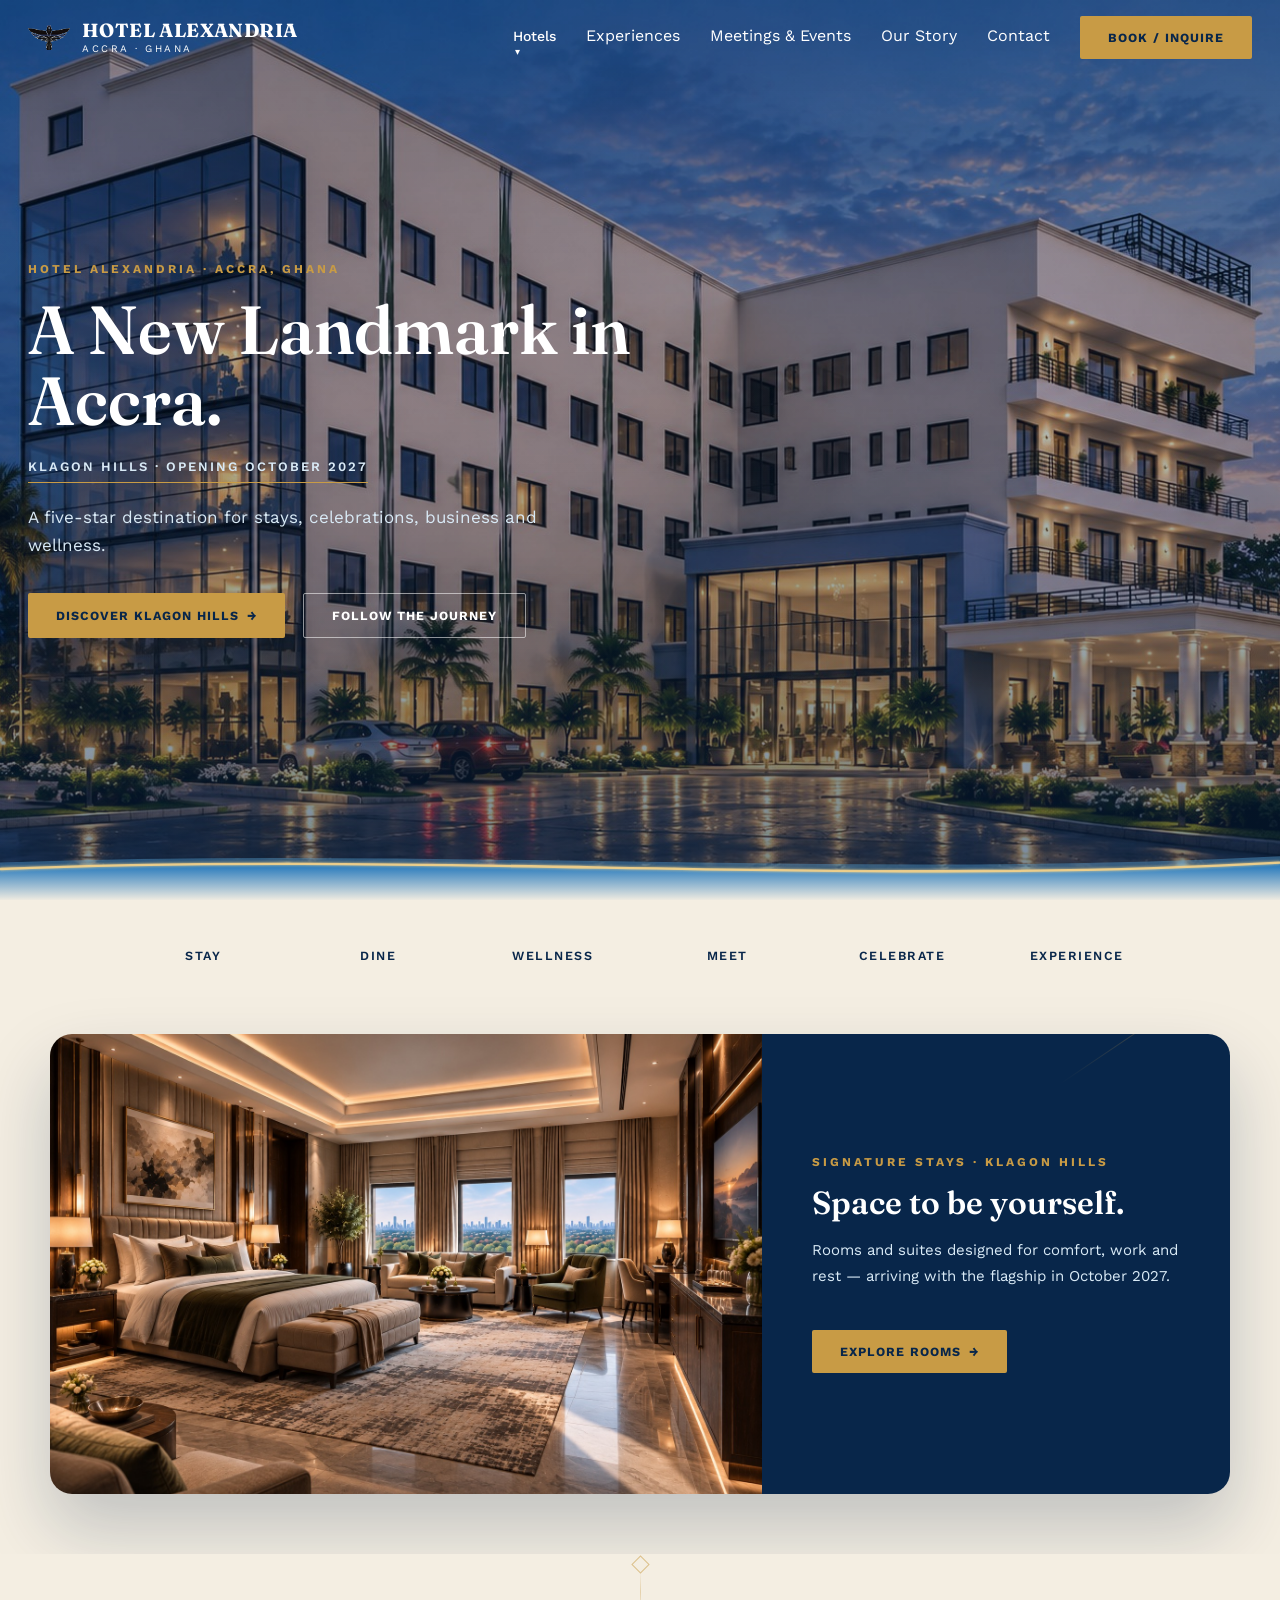
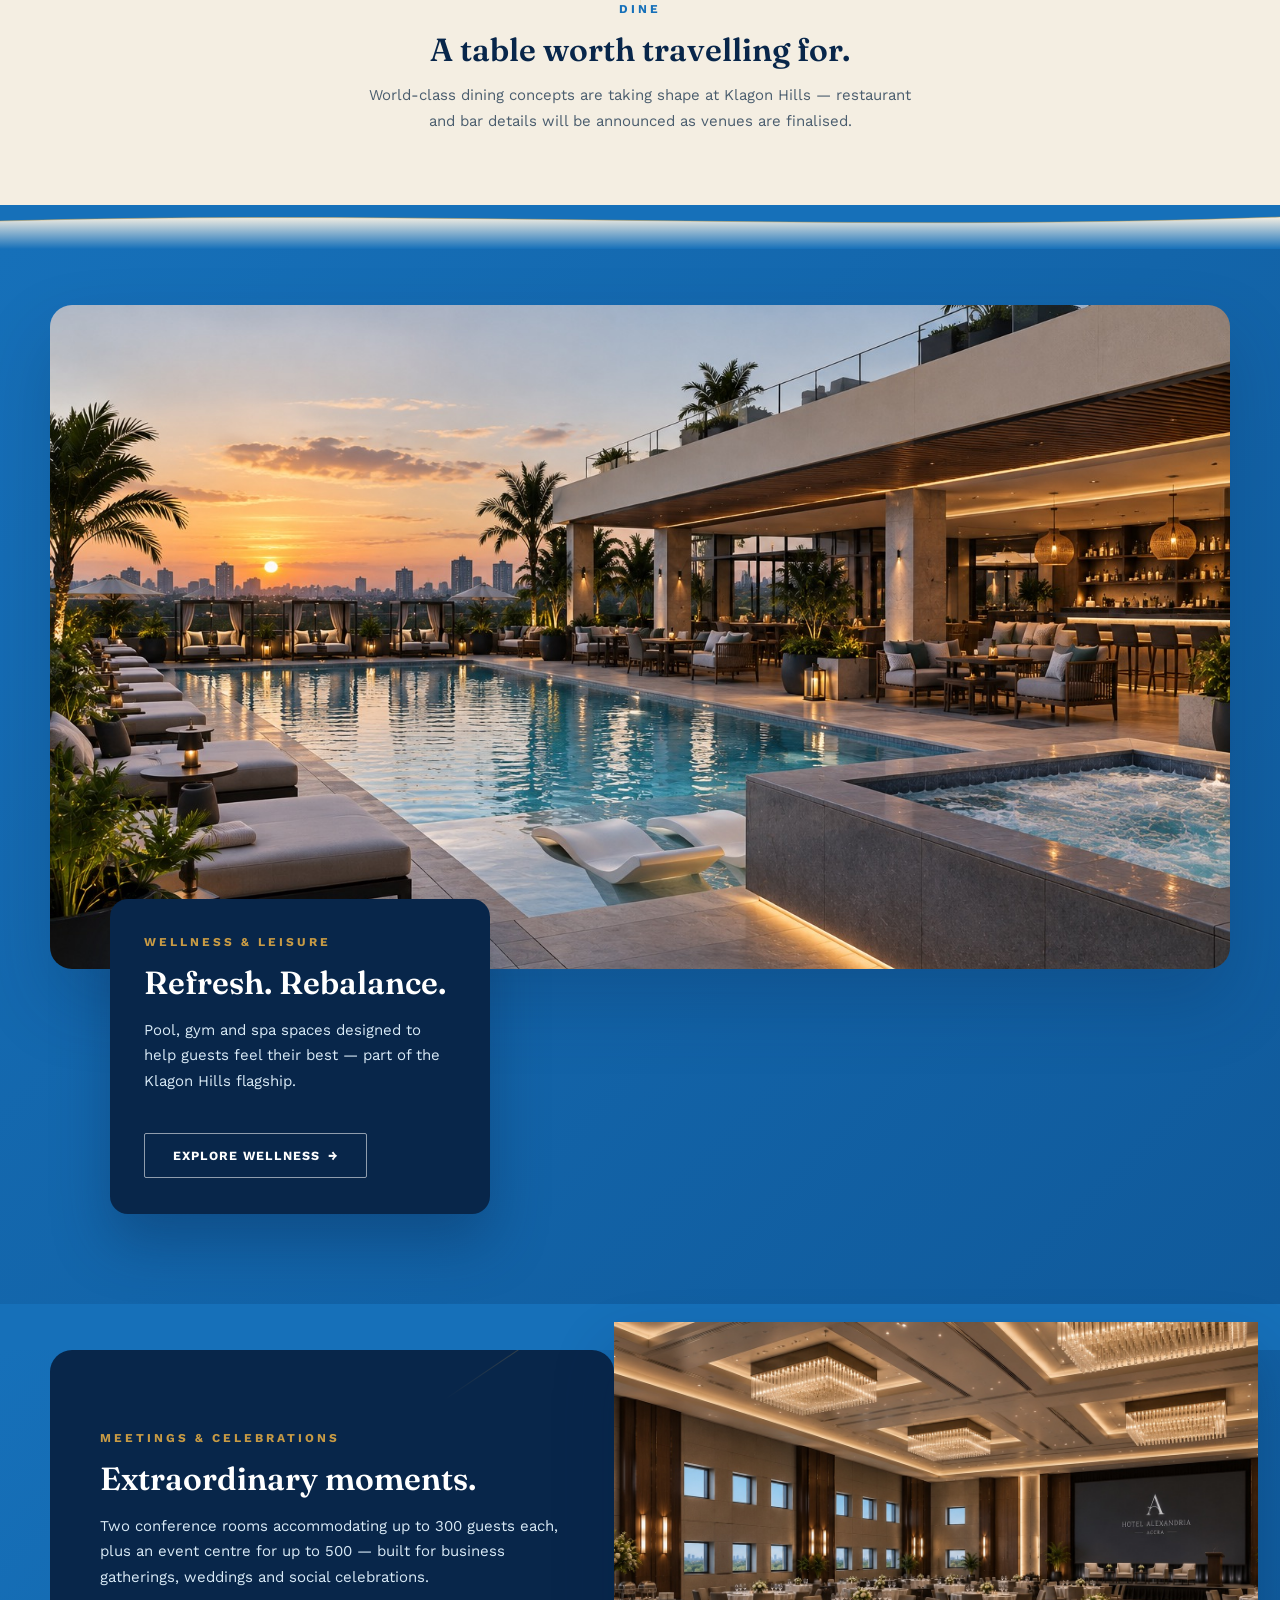
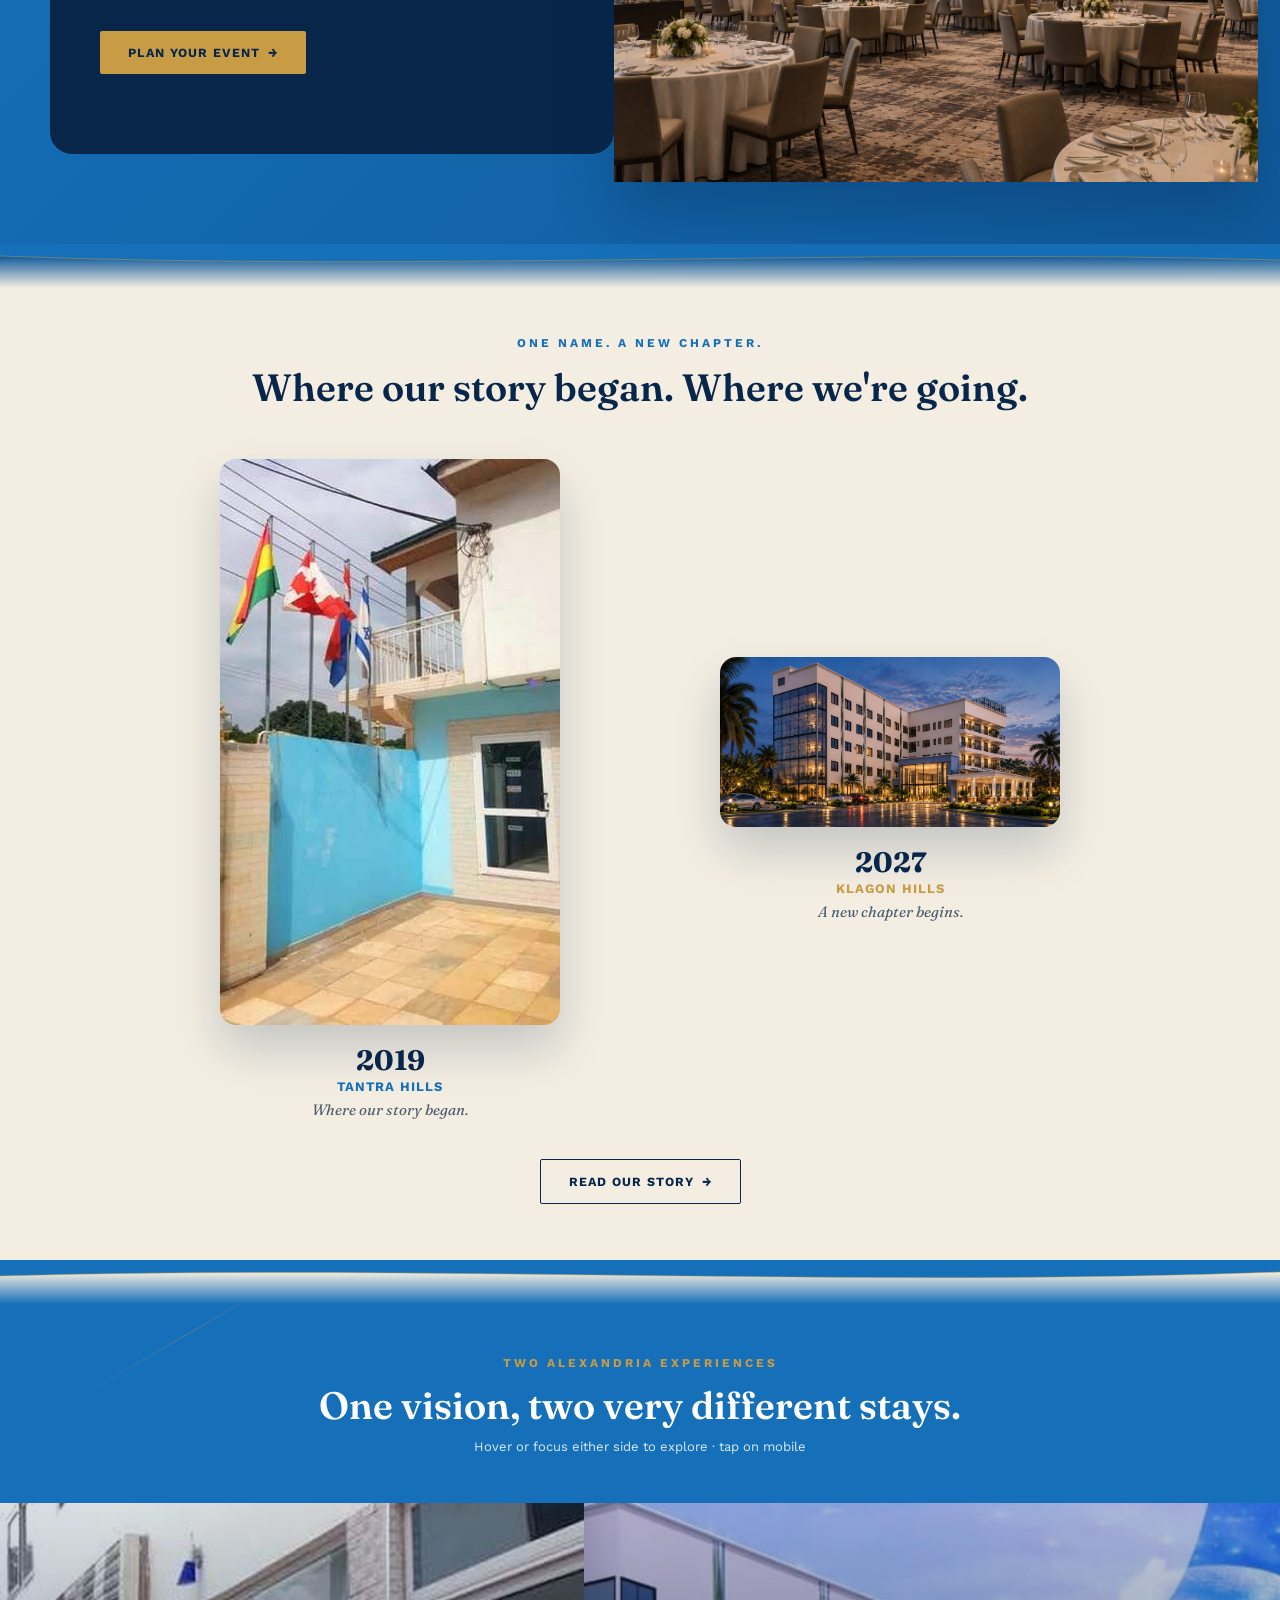
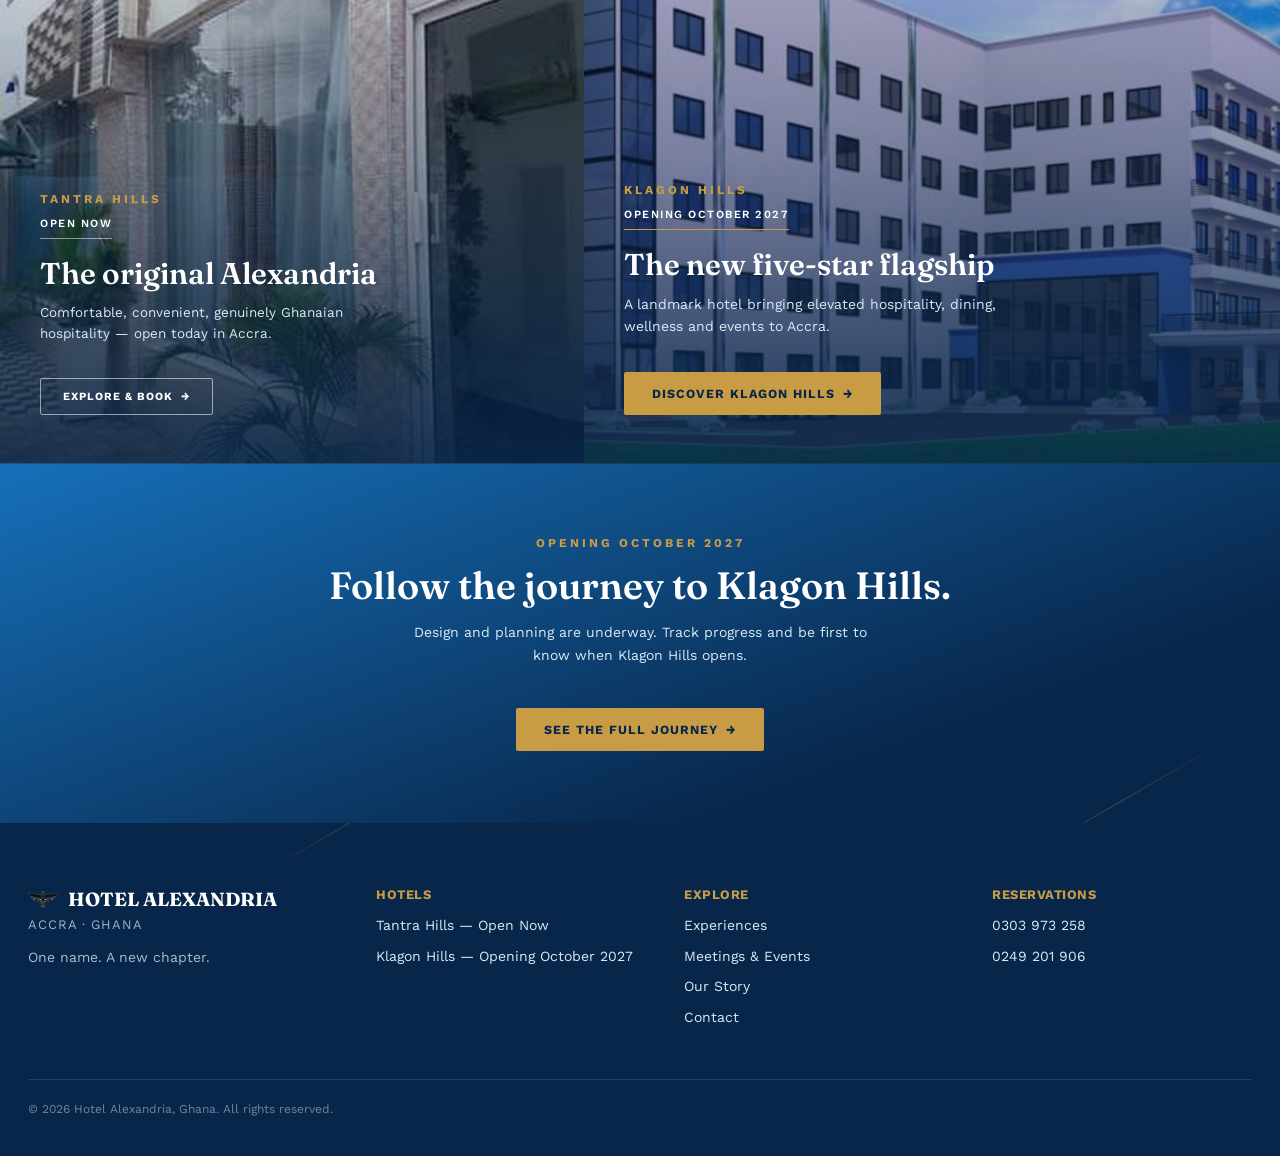
==== commit a6299aed: "Rebuild homepage as one continuous journey instead of stacked cards Restructures the whole scroll se" ====
--- a/index.html
+++ b/index.html
@@ -115,7 +115,7 @@
 <!-- A. FULL-SCREEN KLAGON-LED HERO (scroll-linked cinematic reveal) -->
 <div class="hero-full hero-mask" style="min-height: 100vh;">
   <img class="hero-bg" src="images/klagon-photoreal.jpg" alt="Hotel Alexandria, Klagon Hills — evening concept view" style="object-position: center 42%;">
-  <div class="hero-scrim" style="background: linear-gradient(180deg, rgba(8,38,74,0.4) 0%, rgba(8,38,74,0.32) 45%, rgba(8,38,74,0.6) 100%);"></div>
+  <div class="hero-scrim" style="background: linear-gradient(180deg, rgba(8,38,74,0.38) 0%, rgba(8,38,74,0.3) 45%, rgba(8,38,74,0.55) 100%);"></div>
   <div class="hero-content">
     <div class="eyebrow eyebrow-gold" style="margin-bottom: 18px;">HOTEL ALEXANDRIA &middot; ACCRA, GHANA</div>
     <h1 style="font-size: clamp(40px, 6vw, 68px); color: #FFFFFF; line-height: 1.05; max-width: 780px;">A New Landmark in Accra.</h1>
@@ -127,54 +127,48 @@
     </div>
   </div>
   <div class="hero-wave" aria-hidden="true">
-    <svg viewBox="0 0 1440 60" preserveAspectRatio="none">
+    <svg viewBox="0 0 1440 40" preserveAspectRatio="none">
       <defs>
-        <linearGradient id="waveBack" x1="0" y1="0" x2="1" y2="1">
+        <linearGradient id="waveBack" x1="0" y1="0" x2="0" y2="1">
           <stop offset="0%" stop-color="#6BC0F5"></stop>
           <stop offset="100%" stop-color="#1670B9"></stop>
         </linearGradient>
-        <linearGradient id="waveMid" x1="0" y1="0" x2="1" y2="1">
-          <stop offset="0%" stop-color="#2C82C9"></stop>
-          <stop offset="100%" stop-color="#105A9B"></stop>
+        <linearGradient id="waveFrontFade" x1="0" y1="0" x2="0" y2="1">
+          <stop offset="0%" stop-color="#1670B9"></stop>
+          <stop offset="100%" stop-color="#F4EEE2"></stop>
         </linearGradient>
         <filter id="goldGlow" x="-20%" y="-300%" width="140%" height="700%">
-          <feGaussianBlur stdDeviation="1.3" result="blur"></feGaussianBlur>
+          <feGaussianBlur stdDeviation="1.1" result="blur"></feGaussianBlur>
           <feMerge>
             <feMergeNode in="blur"></feMergeNode>
             <feMergeNode in="SourceGraphic"></feMergeNode>
           </feMerge>
         </filter>
       </defs>
-      <path d="M0,30 C360,2 1080,53 1440,25 L1440,60 L0,60 Z" fill="url(#waveBack)" opacity="0.6"></path>
-      <path d="M0,40 C420,13 1020,56 1440,36 L1440,60 L0,60 Z" fill="url(#waveMid)" opacity="0.85"></path>
-      <path d="M0,47 C480,20 960,60 1440,43 L1440,60 L0,60 Z" fill="#1670B9"></path>
-      <line x1="1020" y1="0" x2="1300" y2="60" stroke="#C89B45" stroke-width="0.75" opacity="0.28"></line>
-      <line x1="1160" y1="0" x2="1440" y2="60" stroke="#C89B45" stroke-width="0.75" opacity="0.18"></line>
-      <path d="M0,40 C420,13 1020,56 1440,36" fill="none" stroke="#C89B45" stroke-width="1" opacity="0.55"></path>
-      <path d="M0,30 C360,2 1080,53 1440,25" fill="none" stroke="#F4D28A" stroke-width="1.5" opacity="0.95" filter="url(#goldGlow)"></path>
+      <path d="M0,16 C480,6 960,26 1440,12 L1440,40 L0,40 Z" fill="url(#waveBack)" opacity="0.35"></path>
+      <path d="M0,20 C480,9 960,31 1440,16 L1440,40 L0,40 Z" fill="url(#waveFrontFade)"></path>
+      <path d="M0,20 C480,9 960,31 1440,16" fill="none" stroke="#F4D28A" stroke-width="1.5" opacity="0.95" filter="url(#goldGlow)"></path>
     </svg>
   </div>
 </div>
 
-<!-- B. MADE FOR MORE THAN STAYING -->
-<div id="experiences" style="width: 100%; background: linear-gradient(135deg, #1670B9 0%, #105A9B 100%); padding: 96px 28px; text-align: center;">
-  <div class="reveal">
-    <div class="eyebrow eyebrow-gold">MADE FOR MORE THAN STAYING</div>
-    <h2 class="h2-section" style="color: #FFFFFF; margin-top: 14px; max-width: 640px; margin-left: auto; margin-right: auto;">A full Hotel Alexandria experience, built around Klagon Hills.</h2>
-  </div>
-  <div class="category-row reveal reveal-delay-1" style="max-width: 1100px; margin: 50px auto 0;">
-    <div class="category-item"><div style="font-size: 13px; letter-spacing: 1.5px; color: #FFFFFF; font-weight: 600;">STAY</div><div class="cat-line"></div></div>
-    <div class="category-item"><div style="font-size: 13px; letter-spacing: 1.5px; color: #FFFFFF; font-weight: 600;">DINE</div><div class="cat-line"></div></div>
-    <div class="category-item"><div style="font-size: 13px; letter-spacing: 1.5px; color: #FFFFFF; font-weight: 600;">WELLNESS</div><div class="cat-line"></div></div>
-    <div class="category-item"><div style="font-size: 13px; letter-spacing: 1.5px; color: #FFFFFF; font-weight: 600;">MEET</div><div class="cat-line"></div></div>
-    <div class="category-item"><div style="font-size: 13px; letter-spacing: 1.5px; color: #FFFFFF; font-weight: 600;">CELEBRATE</div><div class="cat-line"></div></div>
-    <div class="category-item"><div style="font-size: 13px; letter-spacing: 1.5px; color: #FFFFFF; font-weight: 600;">EXPERIENCE</div><div class="cat-line"></div></div>
-  </div>
-</div>
-
-<!-- C. SIGNATURE STAYS -->
-<div style="width: 100%; background: #EAF4FA; padding: 96px 28px;">
-  <div class="luxury-card reveal">
+<!-- B. WAYFINDING — compact, functions as the table of contents for the journey below -->
+<div id="experiences" style="width: 100%; background: var(--ivory); padding: 28px 28px;">
+  <div class="category-row reveal" style="max-width: 1040px; margin: 0 auto;">
+    <div class="category-item"><div style="font-size: 12.5px; letter-spacing: 1.5px; color: #08264A; font-weight: 600;">STAY</div><div class="cat-line"></div></div>
+    <div class="category-item"><div style="font-size: 12.5px; letter-spacing: 1.5px; color: #08264A; font-weight: 600;">DINE</div><div class="cat-line"></div></div>
+    <div class="category-item"><div style="font-size: 12.5px; letter-spacing: 1.5px; color: #08264A; font-weight: 600;">WELLNESS</div><div class="cat-line"></div></div>
+    <div class="category-item"><div style="font-size: 12.5px; letter-spacing: 1.5px; color: #08264A; font-weight: 600;">MEET</div><div class="cat-line"></div></div>
+    <div class="category-item"><div style="font-size: 12.5px; letter-spacing: 1.5px; color: #08264A; font-weight: 600;">CELEBRATE</div><div class="cat-line"></div></div>
+    <div class="category-item"><div style="font-size: 12.5px; letter-spacing: 1.5px; color: #08264A; font-weight: 600;">EXPERIENCE</div><div class="cat-line"></div></div>
+  </div>
+</div>
+
+<!-- CHAPTER ONE: STAY + DINE, one continuous ivory field, no seam between them -->
+
+<!-- C. SIGNATURE STAYS — 60/40 image-led -->
+<div style="width: 100%; background: var(--ivory); padding: 12px 28px 60px;">
+  <div class="luxury-card luxury-card--wide reveal">
     <div class="luxury-card-media">
       <img src="images/suite-luxury.jpg" alt="Klagon Hills, signature suite interior">
     </div>
@@ -187,9 +181,50 @@
   </div>
 </div>
 
-<!-- D. MEETINGS & CELEBRATIONS -->
-<div style="width: 100%; background: linear-gradient(135deg, #1670B9 0%, #105A9B 100%); padding: 96px 28px;">
-  <div class="luxury-card reveal">
+<!-- D. DINE — quiet editorial interlude, no photo yet, marked by a journey waypoint -->
+<div style="width: 100%; background: var(--ivory); padding: 8px 28px 56px; text-align: center; position: relative; overflow: hidden;">
+  <div class="journey-node" style="top: 4px; left: 50%; margin-left: -6.5px;"></div>
+  <div class="journey-thread" style="top: 18px; left: 50%; height: 40px;"></div>
+  <div class="reveal" style="max-width: 560px; margin: 40px auto 0;">
+    <div class="eyebrow eyebrow-blue">DINE</div>
+    <h2 class="h2-card" style="color: #08264A; margin-top: 14px;">A table worth travelling for.</h2>
+    <p style="font-size: 15px; color: #4A5D6E; margin-top: 14px; line-height: 1.7;">World-class dining concepts are taking shape at Klagon Hills — restaurant and bar details will be announced as venues are finalised.</p>
+  </div>
+</div>
+
+<div aria-hidden="true" style="width: 100%; line-height: 0;">
+  <svg viewBox="0 0 1440 44" preserveAspectRatio="none" style="display: block; width: 100%; height: 44px;">
+    <defs>
+      <linearGradient id="chapterFade1" x1="0" y1="0" x2="0" y2="1">
+        <stop offset="0%" stop-color="#F4EEE2"></stop>
+        <stop offset="100%" stop-color="#1670B9"></stop>
+      </linearGradient>
+    </defs>
+    <path d="M0,16 C480,4 960,28 1440,12 L1440,44 L0,44 Z" fill="url(#chapterFade1)"></path>
+    <path d="M0,16 C480,4 960,28 1440,12" fill="none" stroke="#C89B45" stroke-width="1" opacity="0.5"></path>
+  </svg>
+</div>
+
+<!-- CHAPTER TWO: WELLNESS + MEETINGS, one continuous blue field, no seam between them -->
+
+<!-- E. WELLNESS — floating panel over a larger photograph -->
+<div style="width: 100%; background: linear-gradient(135deg, #1670B9 0%, #105A9B 100%); padding: 56px 28px 90px;">
+  <div class="float-panel-wrap">
+    <div class="float-panel-media reveal">
+      <img src="images/rooftop-pool.jpg" alt="Klagon Hills, rooftop pool and lounge at sunset">
+    </div>
+    <div class="float-panel-card reveal reveal-delay-1">
+      <div class="eyebrow eyebrow-gold">WELLNESS &amp; LEISURE</div>
+      <h2 class="h2-card" style="color: #FFFFFF; margin-top: 14px;">Refresh. Rebalance.</h2>
+      <p style="font-size: 15px; color: #D9EAF6; margin-top: 16px; line-height: 1.7;">Pool, gym and spa spaces designed to help guests feel their best — part of the Klagon Hills flagship.</p>
+      <a class="btn btn-line" href="klagon-hills.html#wellness" style="margin-top: 24px; align-self: flex-start; display: inline-flex;">Explore Wellness <span class="btn-arrow">&#8594;</span></a>
+    </div>
+  </div>
+</div>
+
+<!-- F. MEETINGS & CELEBRATIONS — the photograph breaks past its own frame -->
+<div style="width: 100%; background: linear-gradient(135deg, #1670B9 0%, #105A9B 100%); padding: 0 28px 90px;">
+  <div class="luxury-card luxury-card--breakout reveal" style="margin-top: 46px;">
     <div class="luxury-card-panel" style="background: #08264A;">
       <div class="eyebrow eyebrow-gold">MEETINGS &amp; CELEBRATIONS</div>
       <h2 class="h2-card" style="color: #FFFFFF; margin-top: 14px;">Extraordinary moments.</h2>
@@ -202,29 +237,29 @@
   </div>
 </div>
 
-<!-- E. WELLNESS -->
-<div style="width: 100%; background: #FFFFFF; padding: 96px 28px;">
-  <div class="luxury-card reveal">
-    <div class="luxury-card-media">
-      <img src="images/rooftop-pool.jpg" alt="Klagon Hills, rooftop pool and lounge at sunset">
-    </div>
-    <div class="luxury-card-panel" style="background: #1670B9;">
-      <div class="eyebrow eyebrow-gold">WELLNESS &amp; LEISURE</div>
-      <h2 class="h2-card" style="color: #FFFFFF; margin-top: 14px;">Refresh. Rebalance.</h2>
-      <p style="font-size: 15px; color: #D9EAF6; margin-top: 16px; line-height: 1.7;">Pool, gym and spa spaces designed to help guests feel their best — part of the Klagon Hills flagship.</p>
-      <a class="btn btn-line" href="klagon-hills.html#wellness" style="margin-top: 24px; align-self: flex-start;">Explore Wellness <span class="btn-arrow">&#8594;</span></a>
-    </div>
-  </div>
-</div>
-
-<!-- F. THE HOTEL ALEXANDRIA STORY -->
-<div style="width: 100%; background: #EAF4FA; padding: 96px 28px;">
+<div aria-hidden="true" style="width: 100%; line-height: 0;">
+  <svg viewBox="0 0 1440 44" preserveAspectRatio="none" style="display: block; width: 100%; height: 44px;">
+    <defs>
+      <linearGradient id="chapterFade2" x1="0" y1="0" x2="0" y2="1">
+        <stop offset="0%" stop-color="#105A9B"></stop>
+        <stop offset="100%" stop-color="#F4EEE2"></stop>
+      </linearGradient>
+    </defs>
+    <path d="M0,12 C480,28 960,4 1440,16 L1440,44 L0,44 Z" fill="url(#chapterFade2)"></path>
+    <path d="M0,12 C480,28 960,4 1440,16" fill="none" stroke="#C89B45" stroke-width="1" opacity="0.5"></path>
+  </svg>
+</div>
+
+<!-- CHAPTER THREE: EXPERIENCES / STORY — heritage, then choose-your-path, then the closing call -->
+
+<!-- G. THE HOTEL ALEXANDRIA STORY -->
+<div style="width: 100%; background: var(--ivory); padding: 48px 28px 56px;">
   <div style="max-width: 1000px; margin: 0 auto; text-align: center;">
     <div class="reveal">
     <div class="eyebrow eyebrow-blue">ONE NAME. A NEW CHAPTER.</div>
     <h2 class="h2-section" style="color: #08264A; margin-top: 14px;">Where our story began. Where we're going.</h2>
     </div>
-    <div class="story-timeline" style="margin-top: 56px;">
+    <div class="story-timeline" style="margin-top: 48px;">
       <div class="story-node reveal">
         <div class="lift img-zoom" style="border-radius: 16px; overflow: hidden; max-width: 340px; margin: 0 auto; box-shadow: 0 24px 48px rgba(8,38,74,0.2);">
           <img src="images/exterior_flags.jpg" alt="Tantra Hills, 2019">
@@ -243,12 +278,25 @@
         <div style="font-family: 'Fraunces', serif; font-style: italic; font-size: 15px; color: #4A5D6E; margin-top: 6px;">A new chapter begins.</div>
       </div>
     </div>
-    <a class="btn btn-line-dark" href="our-story.html" style="margin-top: 46px;">Read Our Story <span class="btn-arrow">&#8594;</span></a>
-  </div>
-</div>
-
-<!-- G. TWO ALEXANDRIA EXPERIENCES (reinvented hover interaction) -->
-<div style="width: 100%; background: #1670B9; padding: 96px 0 0; text-align: center; position: relative; overflow: hidden;">
+    <a class="btn btn-line-dark" href="our-story.html" style="margin-top: 40px;">Read Our Story <span class="btn-arrow">&#8594;</span></a>
+  </div>
+</div>
+
+<div aria-hidden="true" style="width: 100%; line-height: 0;">
+  <svg viewBox="0 0 1440 44" preserveAspectRatio="none" style="display: block; width: 100%; height: 44px;">
+    <defs>
+      <linearGradient id="chapterFade3" x1="0" y1="0" x2="0" y2="1">
+        <stop offset="0%" stop-color="#F4EEE2"></stop>
+        <stop offset="100%" stop-color="#1670B9"></stop>
+      </linearGradient>
+    </defs>
+    <path d="M0,16 C480,4 960,28 1440,12 L1440,44 L0,44 Z" fill="url(#chapterFade3)"></path>
+    <path d="M0,16 C480,4 960,28 1440,12" fill="none" stroke="#C89B45" stroke-width="1" opacity="0.5"></path>
+  </svg>
+</div>
+
+<!-- H. TWO ALEXANDRIA EXPERIENCES (reinvented hover interaction) -->
+<div style="width: 100%; background: #1670B9; padding: 52px 0 0; text-align: center; position: relative; overflow: hidden;">
   <div class="geo-line" style="top: 30px; left: 6%; transform: rotate(-30deg);"></div>
   <div class="reveal">
   <div class="eyebrow eyebrow-gold">TWO ALEXANDRIA EXPERIENCES</div>
@@ -256,7 +304,7 @@
   <p style="font-size: 13px; color: #D9EAF6; margin-top: 10px;">Hover or focus either side to explore &middot; tap on mobile</p>
   </div>
 </div>
-<div class="hero-split" style="margin-top: 40px;">
+<div class="hero-split" style="margin-top: 36px;">
   <div class="split-panel panel-a" tabindex="0" style="background: #08264A;">
     <img class="split-bg" src="images/exterior_courtyard.jpg" alt="Tantra Hills courtyard" style="position: absolute; inset: 0; width: 100%; height: 100%; object-fit: cover; z-index: 1;">
     <div class="scrim" style="position: absolute; inset: 0; background: linear-gradient(0deg, rgba(8,38,74,0.9) 0%, rgba(8,38,74,0.4) 55%, rgba(8,38,74,0.15) 100%); z-index: 2;"></div>
@@ -281,8 +329,8 @@
   </div>
 </div>
 
-<!-- H. OPENING / FOLLOW THE JOURNEY -->
-<div id="progress" style="width: 100%; background: linear-gradient(160deg, #1670B9 0%, #08264A 75%); padding: 96px 28px; text-align: center; border-top: 1px solid rgba(255,255,255,0.08); position: relative; overflow: hidden;">
+<!-- I. OPENING / FOLLOW THE JOURNEY -->
+<div id="progress" style="width: 100%; background: linear-gradient(160deg, #1670B9 0%, #08264A 75%); padding: 72px 28px; text-align: center; border-top: 1px solid rgba(255,255,255,0.08); position: relative; overflow: hidden;">
   <div class="geo-line" style="bottom: 20px; right: 4%; transform: rotate(-30deg);"></div>
   <div class="reveal">
   <div class="eyebrow eyebrow-gold">OPENING OCTOBER 2027</div>
--- a/css/style.css
+++ b/css/style.css
@@ -13,6 +13,7 @@
   --ink: #0E2233;         /* body text on light backgrounds */
   --ink-soft: #4A5D6E;
   --line: #C7DCEC;        /* hairline on light backgrounds */
+  --ivory: #F4EEE2;       /* warm stone/ivory neutral — homepage's warm-neutral field */
 }
 
 * { box-sizing: border-box; }
@@ -137,8 +138,8 @@
 .hero-content { position: relative; z-index: 3; max-width: 1320px; margin: 0 auto; padding: 0 28px; width: 100%; }
 
 .hero-wave { position: absolute; left: 0; right: 0; bottom: -1px; z-index: 3; line-height: 0; pointer-events: none; }
-.hero-wave svg { display: block; width: 100%; height: 60px; }
-@media (max-width: 700px) { .hero-wave svg { height: 32px; } }
+.hero-wave svg { display: block; width: 100%; height: 64px; }
+@media (max-width: 700px) { .hero-wave svg { height: 36px; } }
 
 .bg-parallax { background-attachment: fixed; background-size: cover; background-position: center; }
 .bg-klagon-1 { background-image: url(images/render3_rot_cw.jpg); }
@@ -160,6 +161,31 @@
   .luxury-card-media { min-height: 300px; }
   .luxury-card-panel { padding: 40px 28px; }
 }
+
+/* Card variation: image-led 60/40 ratio, used once for the opening content beat */
+.luxury-card--wide .luxury-card-media { flex: 1.5 1 520px; }
+.luxury-card--wide .luxury-card-panel { flex: 1 1 340px; }
+
+/* Card variation: the photo breaks past the card's own rounded boundary */
+.luxury-card--breakout { overflow: visible; box-shadow: none; }
+.luxury-card--breakout .luxury-card-panel { border-radius: 22px; }
+.luxury-card--breakout .luxury-card-media { border-radius: 22px; box-shadow: 0 30px 60px rgba(8,38,74,0.3); margin: -28px -28px -28px 0; }
+@media (max-width: 700px) {
+  .luxury-card--breakout .luxury-card-media { margin: 0; }
+}
+
+/* Floating panel over a larger photograph — used for Wellness */
+.float-panel-wrap { max-width: 1180px; margin: 0 auto; }
+.float-panel-media { border-radius: 22px; overflow: hidden; box-shadow: 0 34px 70px rgba(8,38,74,0.22); }
+.float-panel-media img { width: 100%; display: block; aspect-ratio: 16 / 9; object-fit: cover; }
+.float-panel-card { position: relative; max-width: 380px; margin: -70px 0 0 60px; background: var(--navy); border-radius: 18px; padding: 36px 34px; box-shadow: 0 28px 56px rgba(8,38,74,0.35); z-index: 2; }
+@media (max-width: 700px) {
+  .float-panel-card { margin: -40px 16px 0; max-width: none; padding: 28px 24px; }
+}
+
+/* Recurring journey motif — thin gold thread + diamond waypoint, marks the path between sections */
+.journey-node { position: absolute; width: 13px; height: 13px; border: 1.5px solid var(--gold); transform: rotate(45deg); opacity: 0.55; }
+.journey-thread { position: absolute; width: 1px; background: linear-gradient(180deg, transparent, var(--gold), transparent); opacity: 0.35; }
 
 /* Category row (Stay / Dine / Wellness / Meet / Celebrate / Experience) */
 .category-row { display: flex; justify-content: space-between; gap: 8px; }
